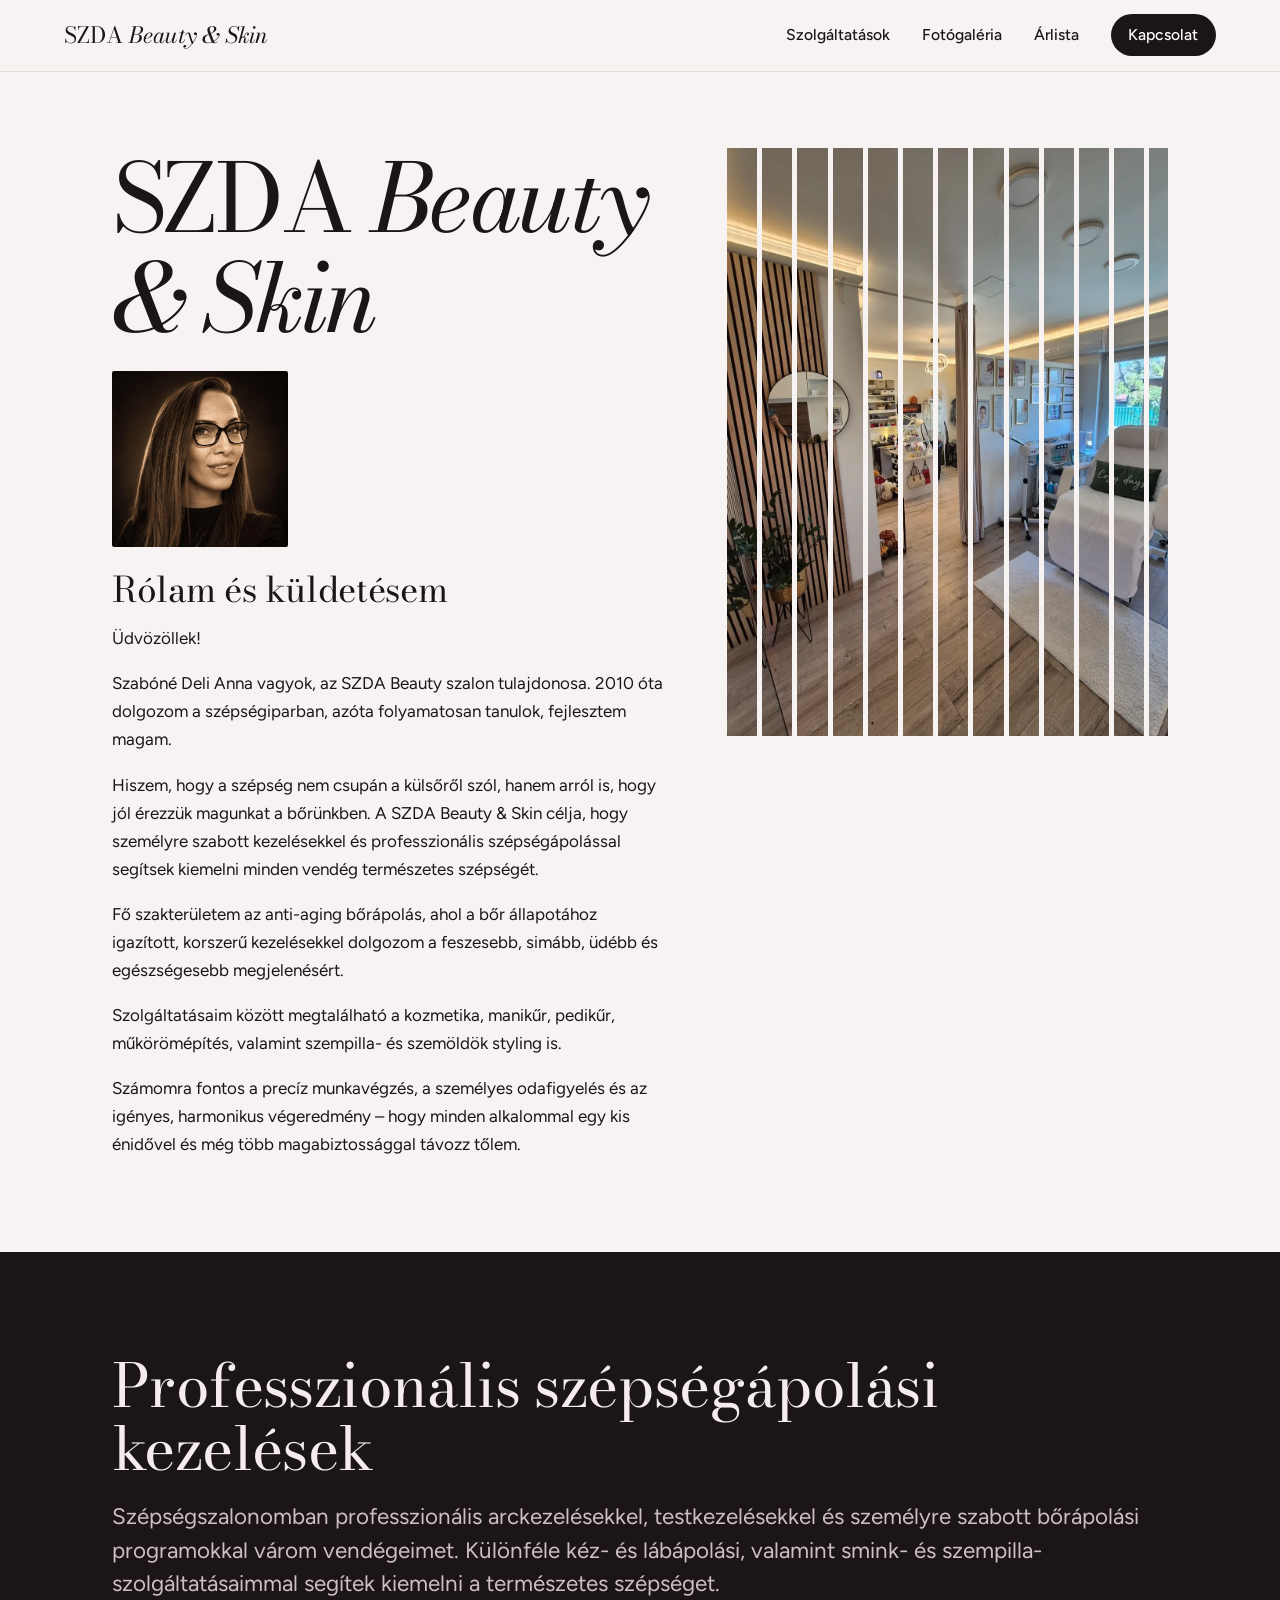
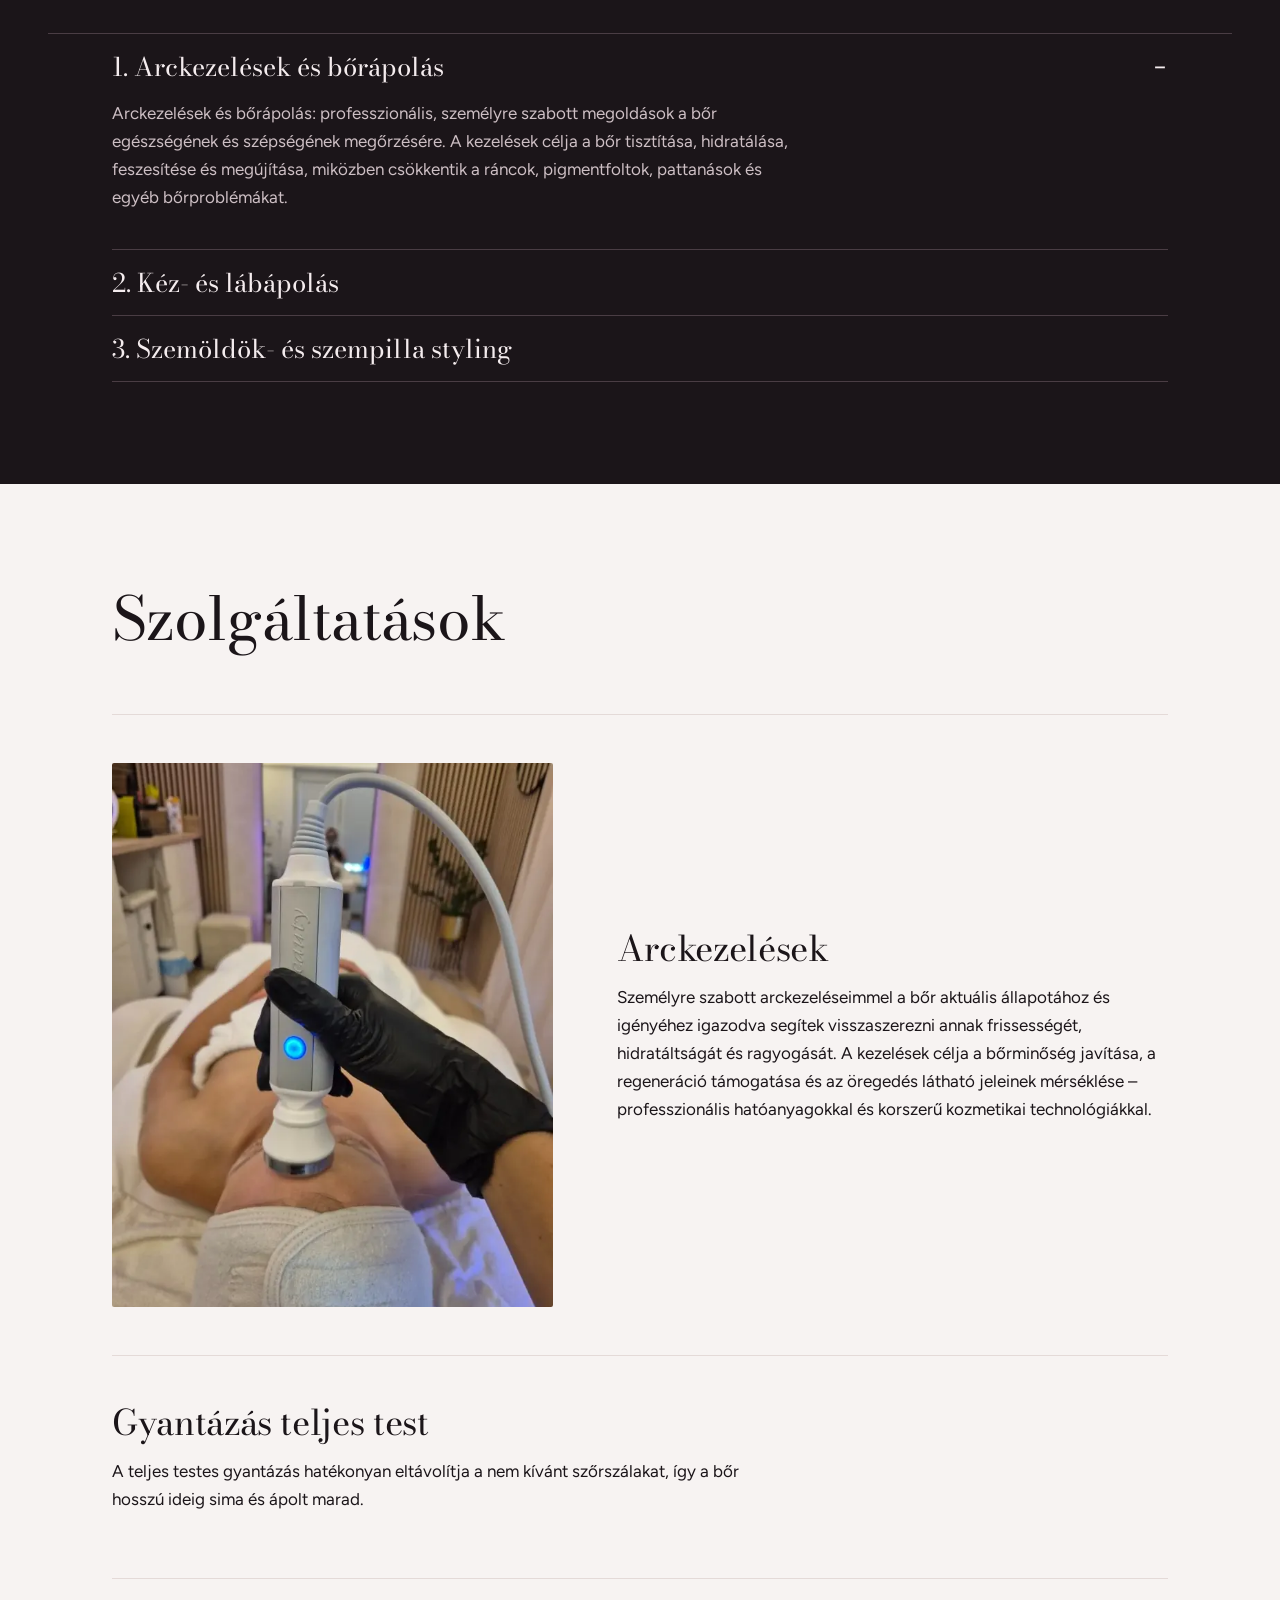
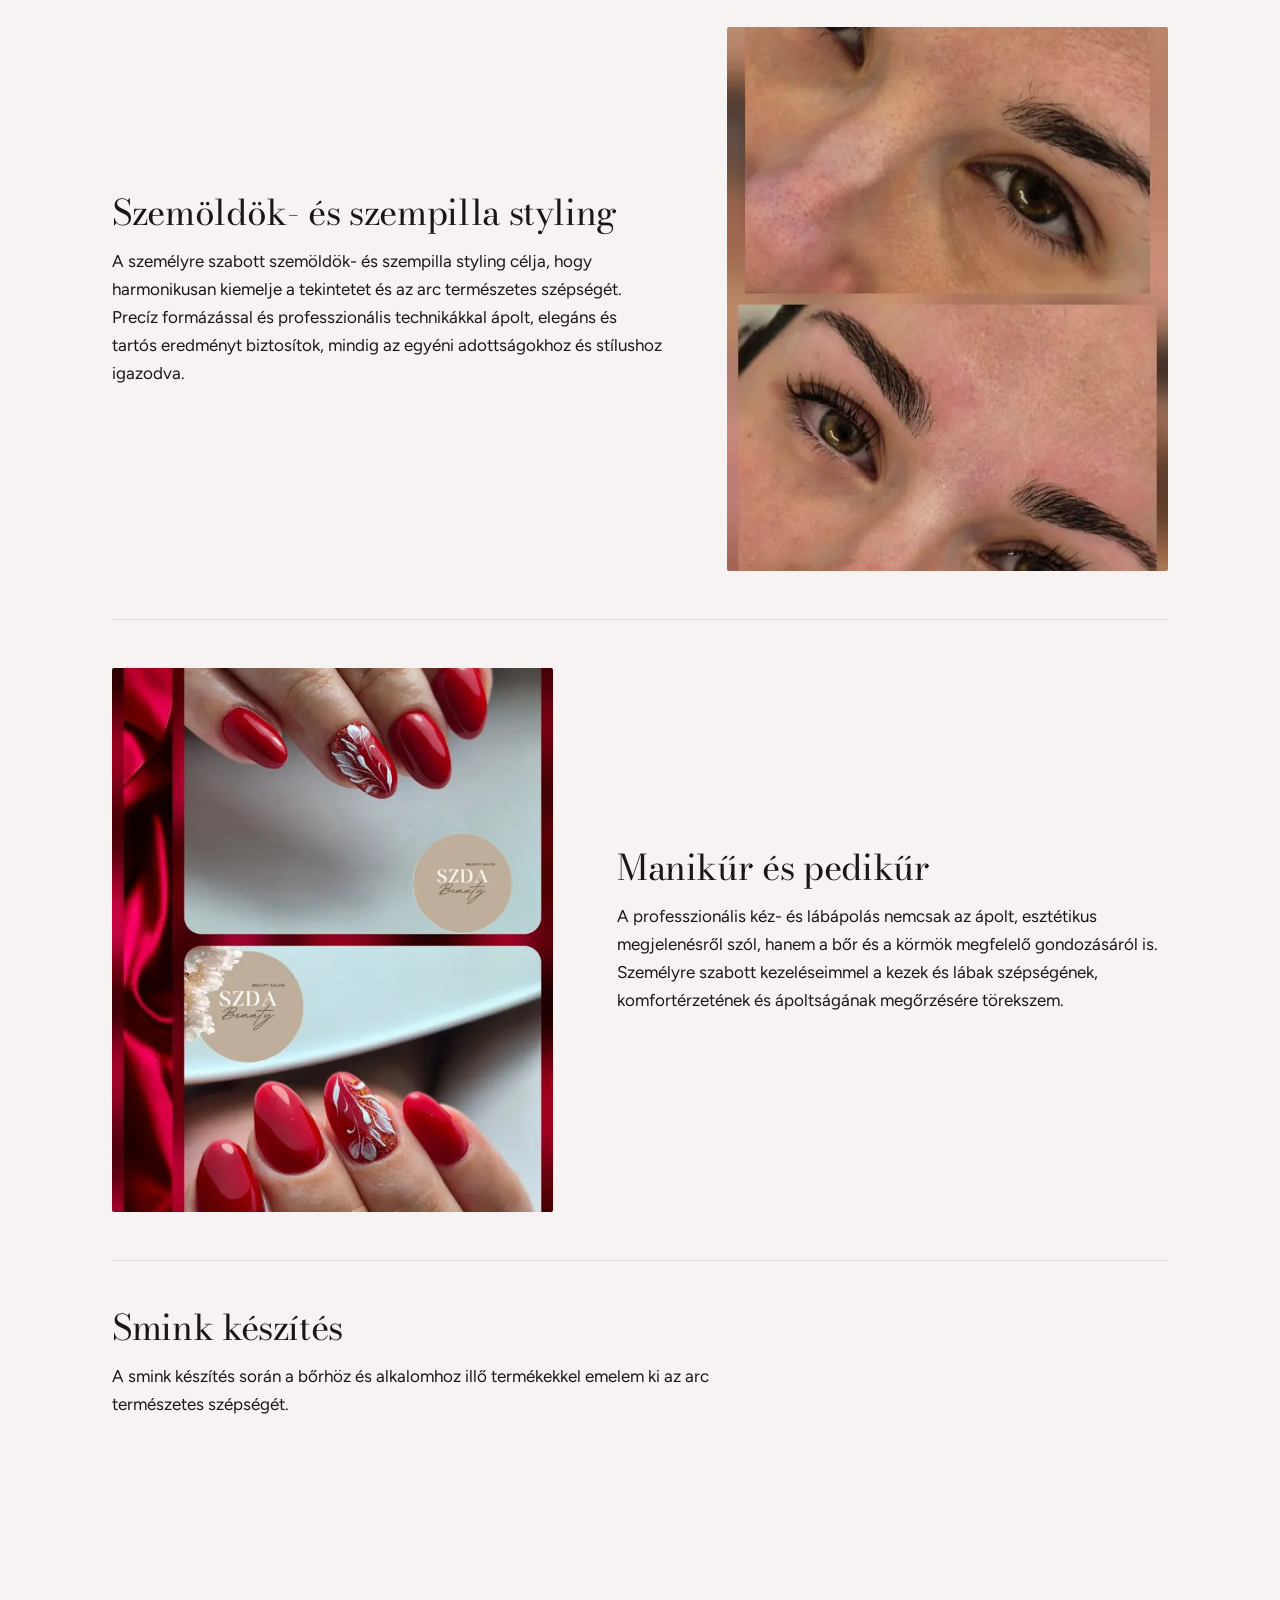
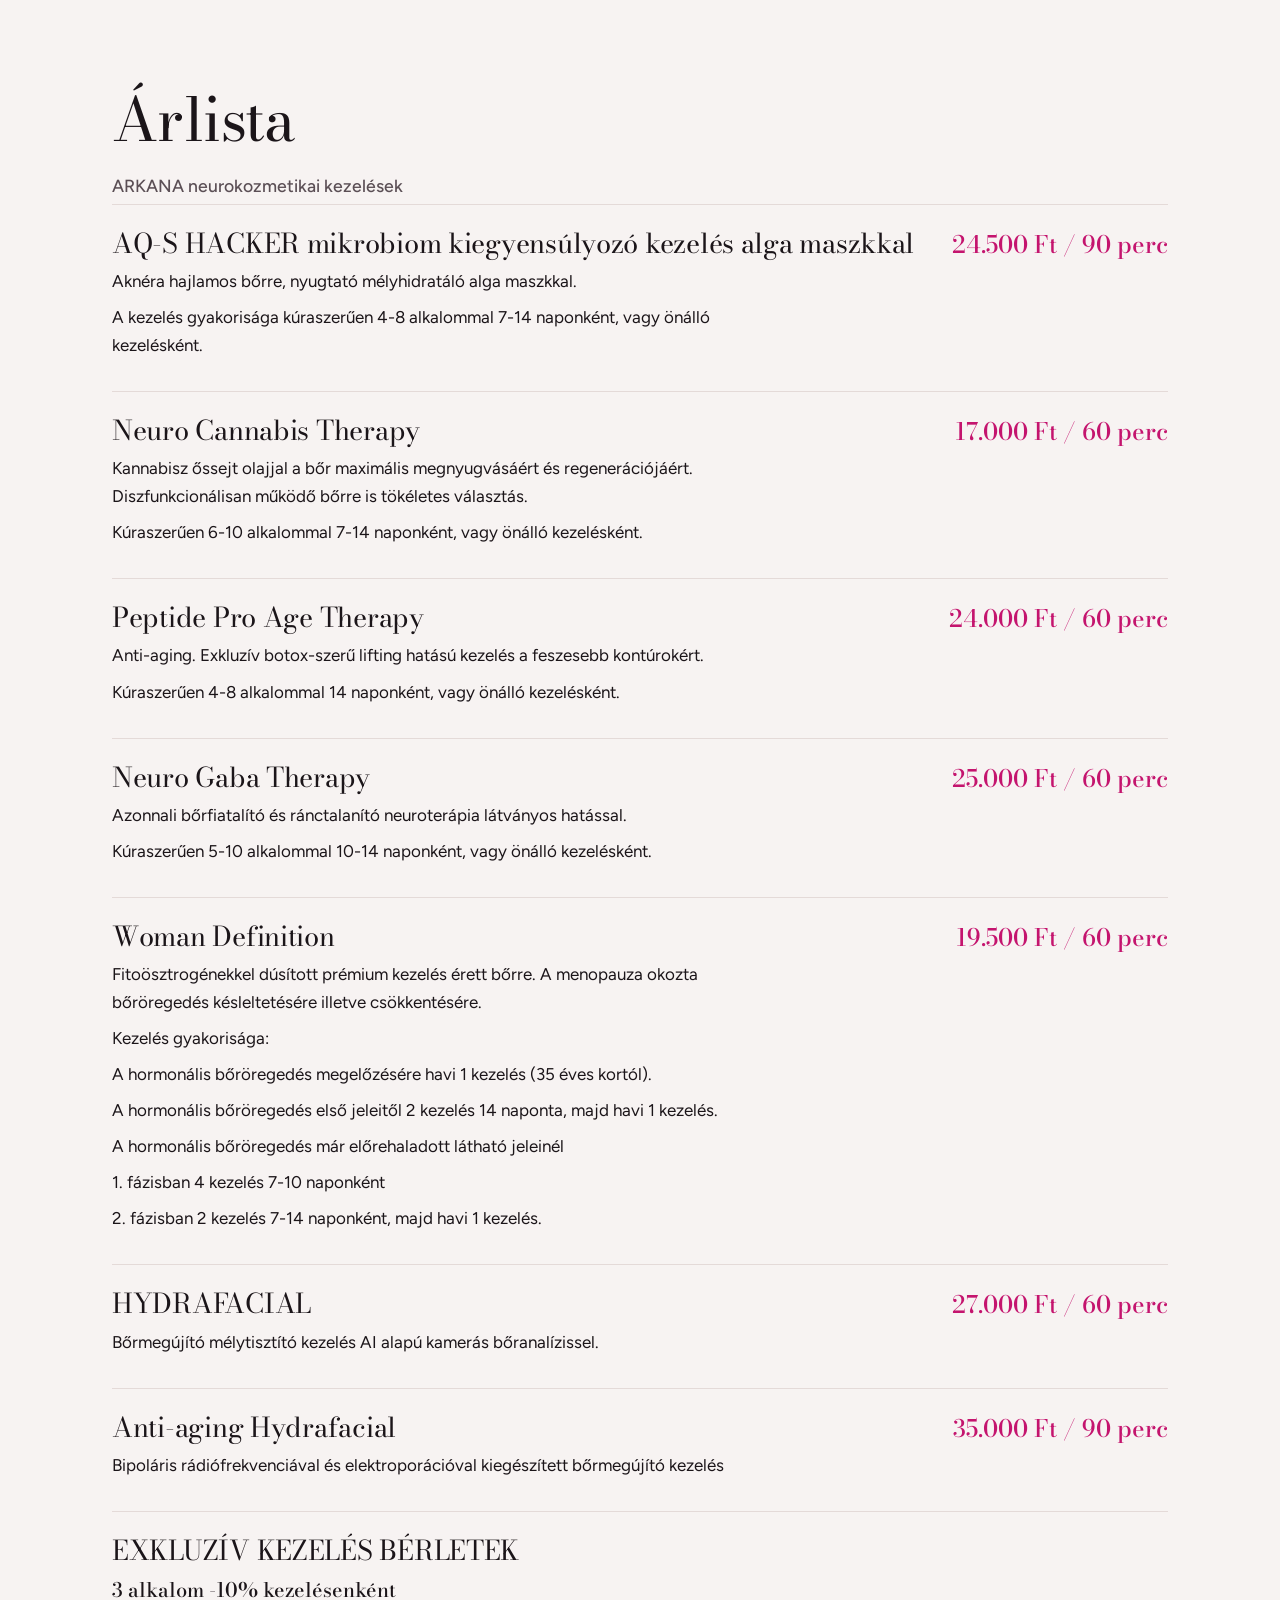
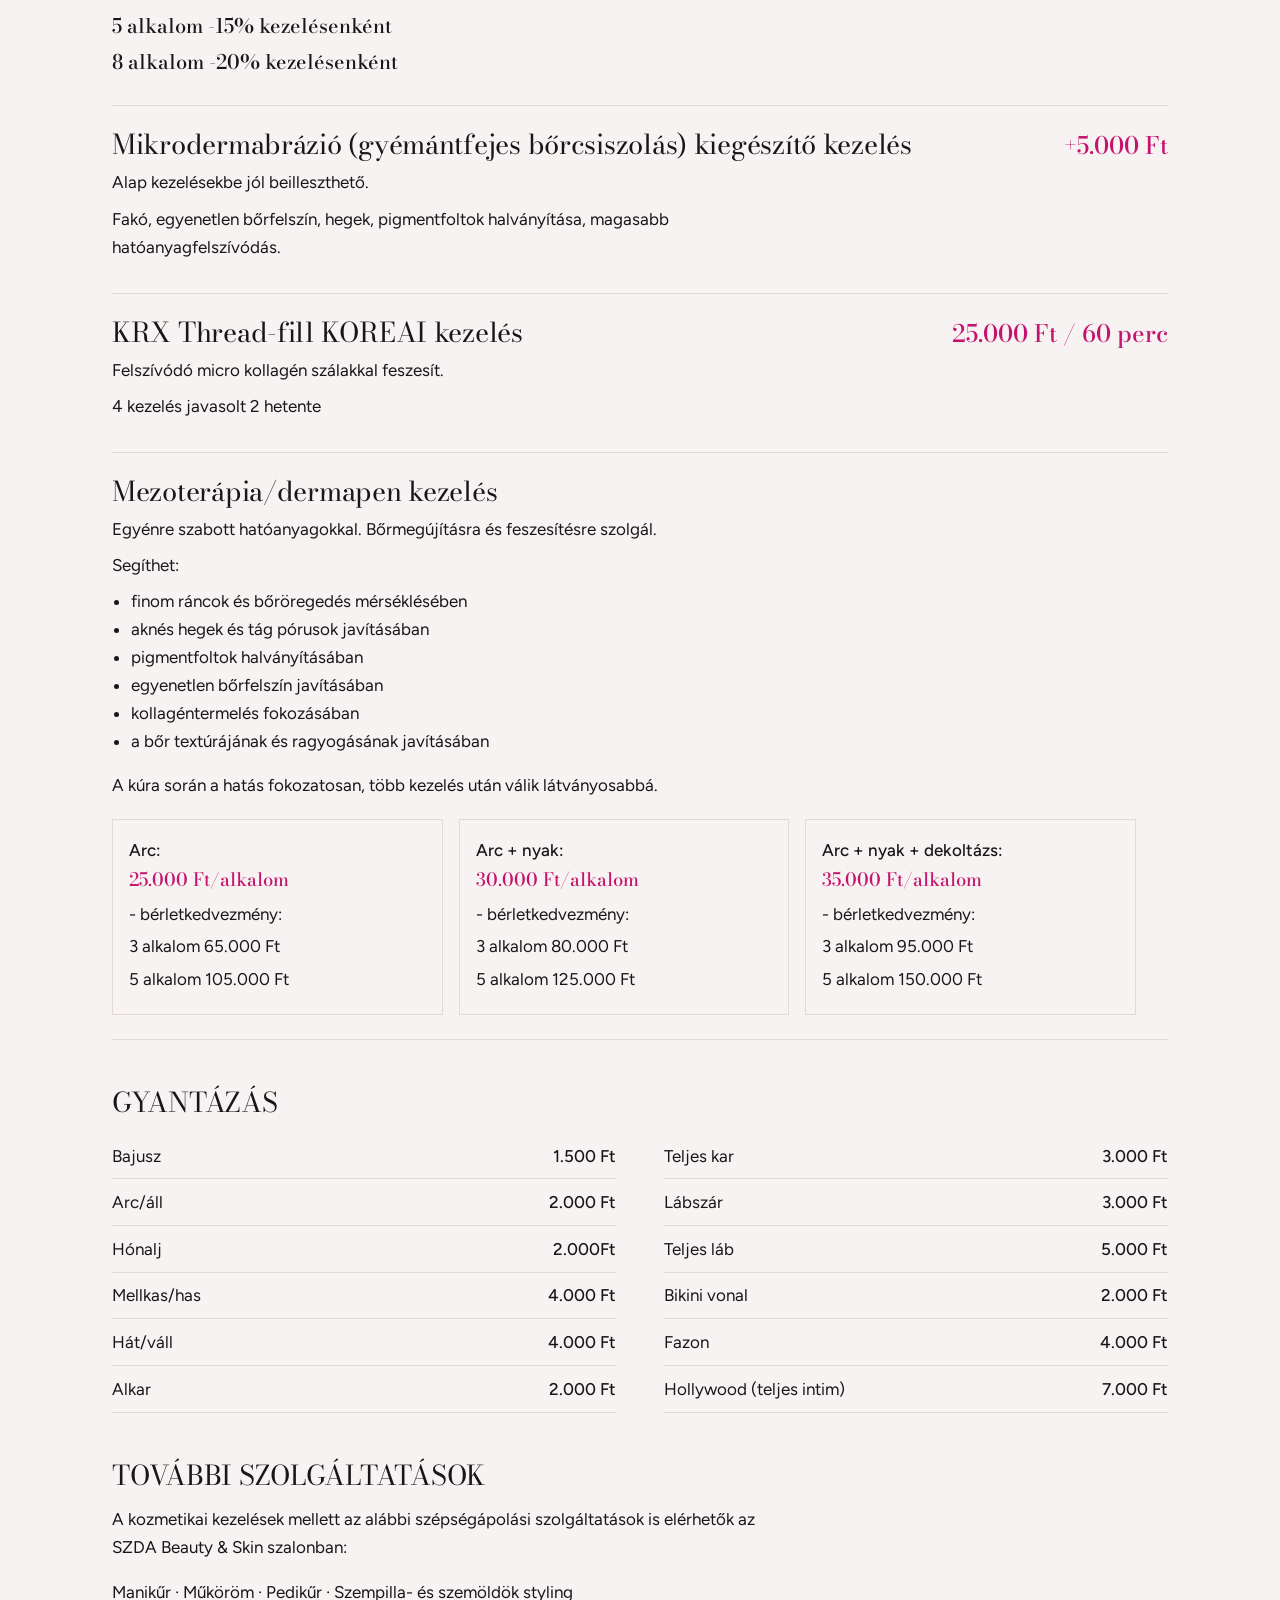
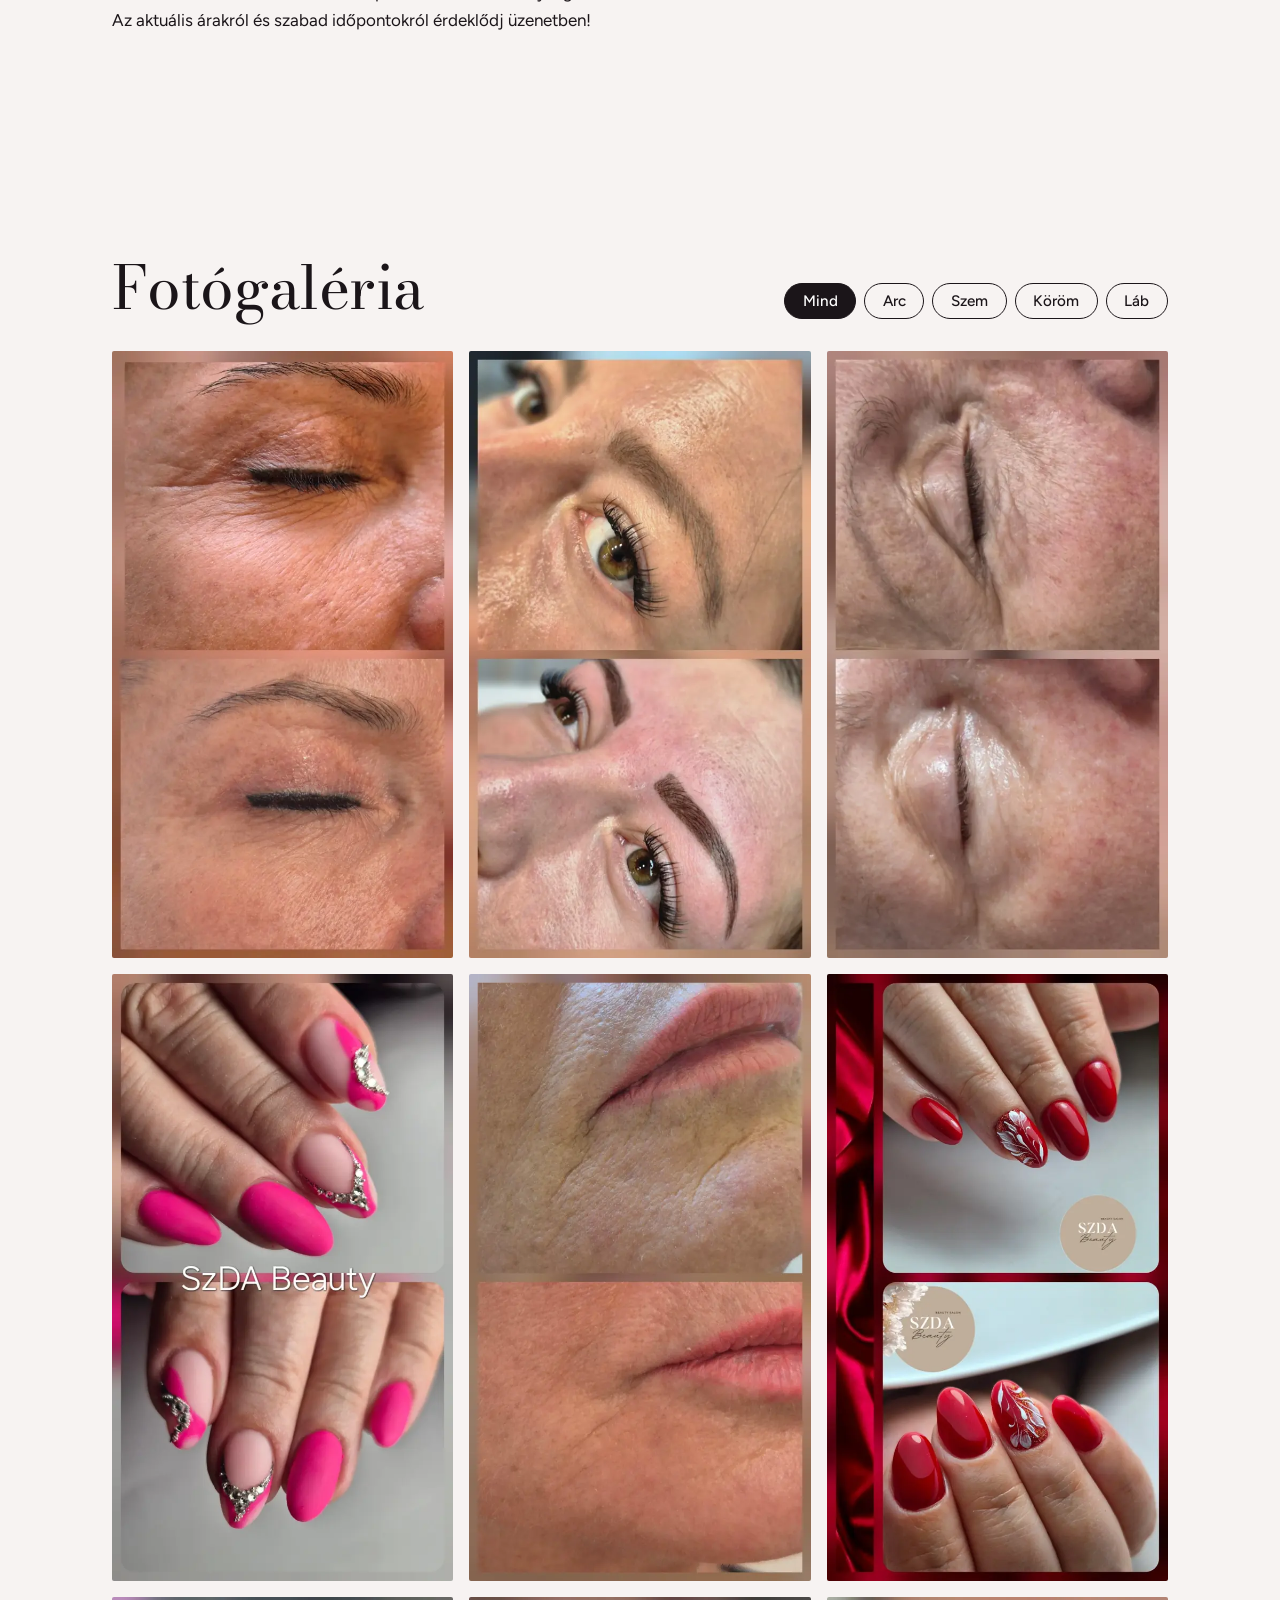
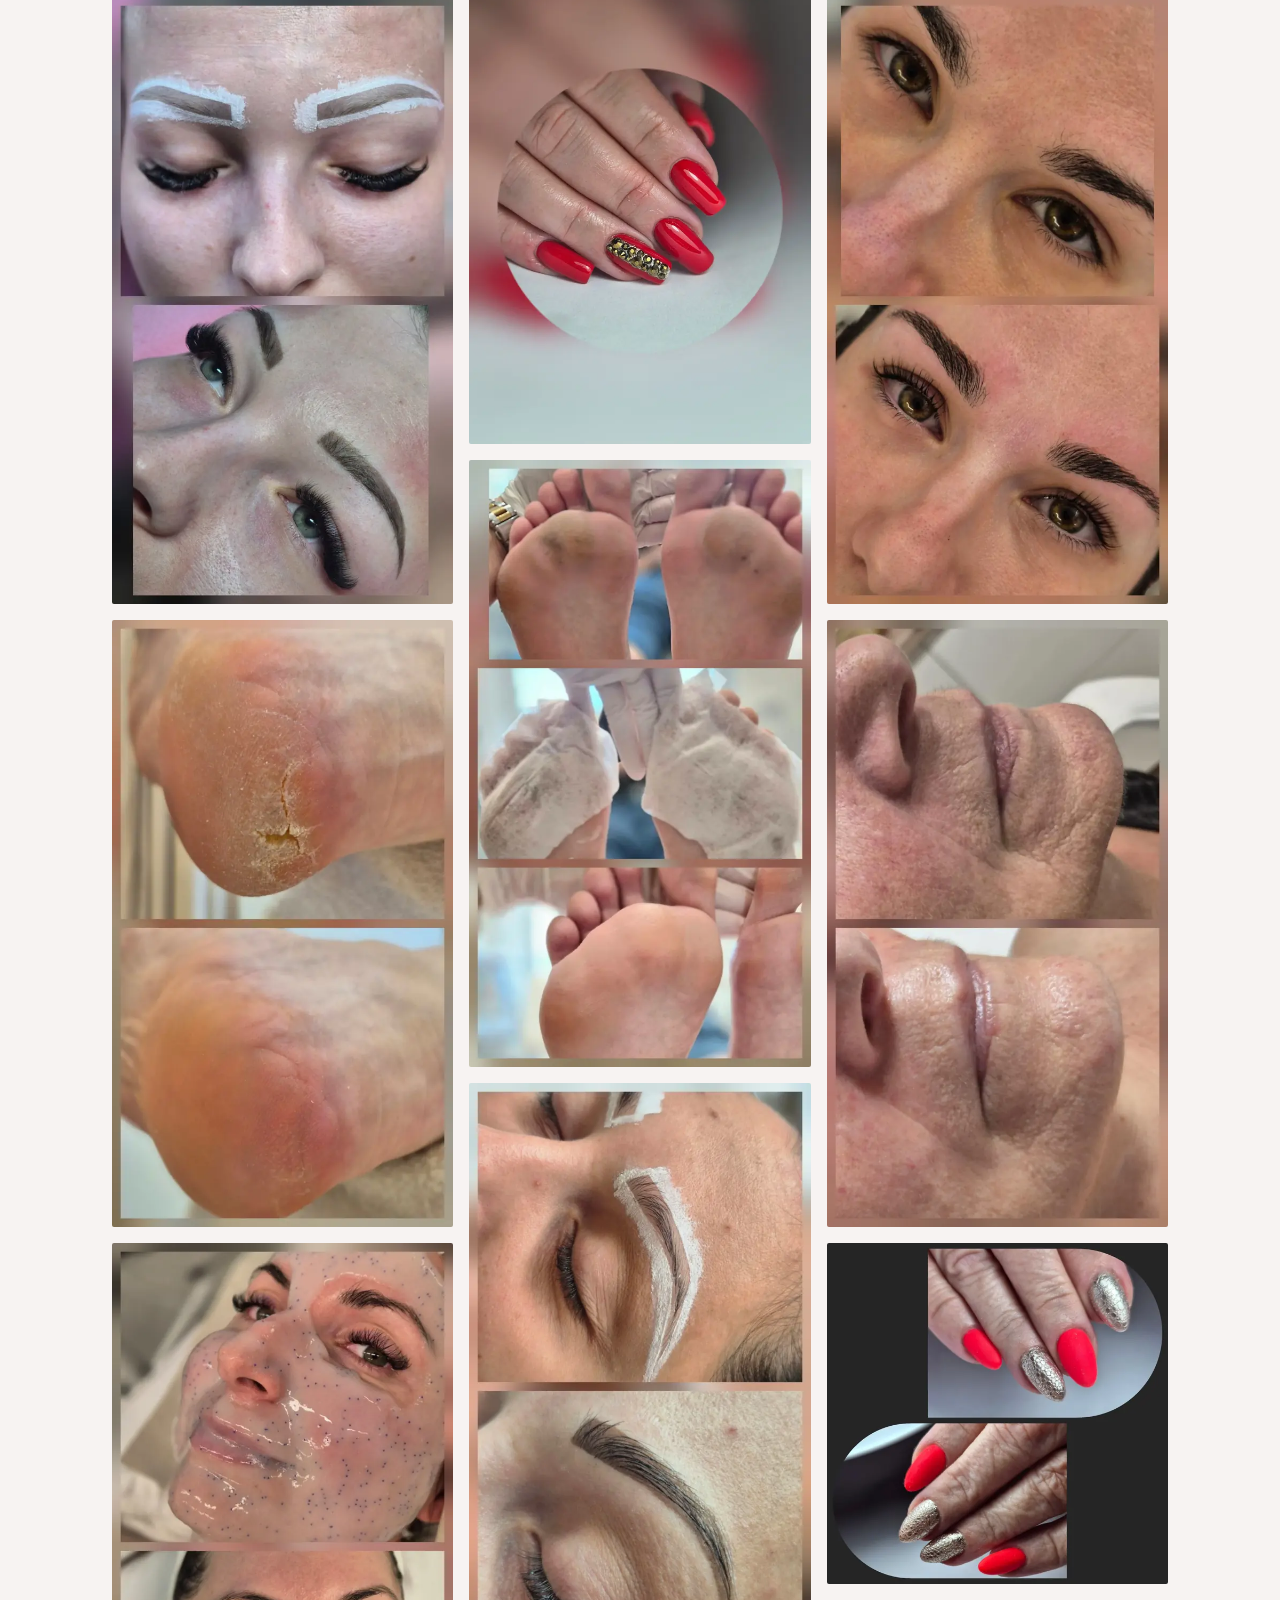
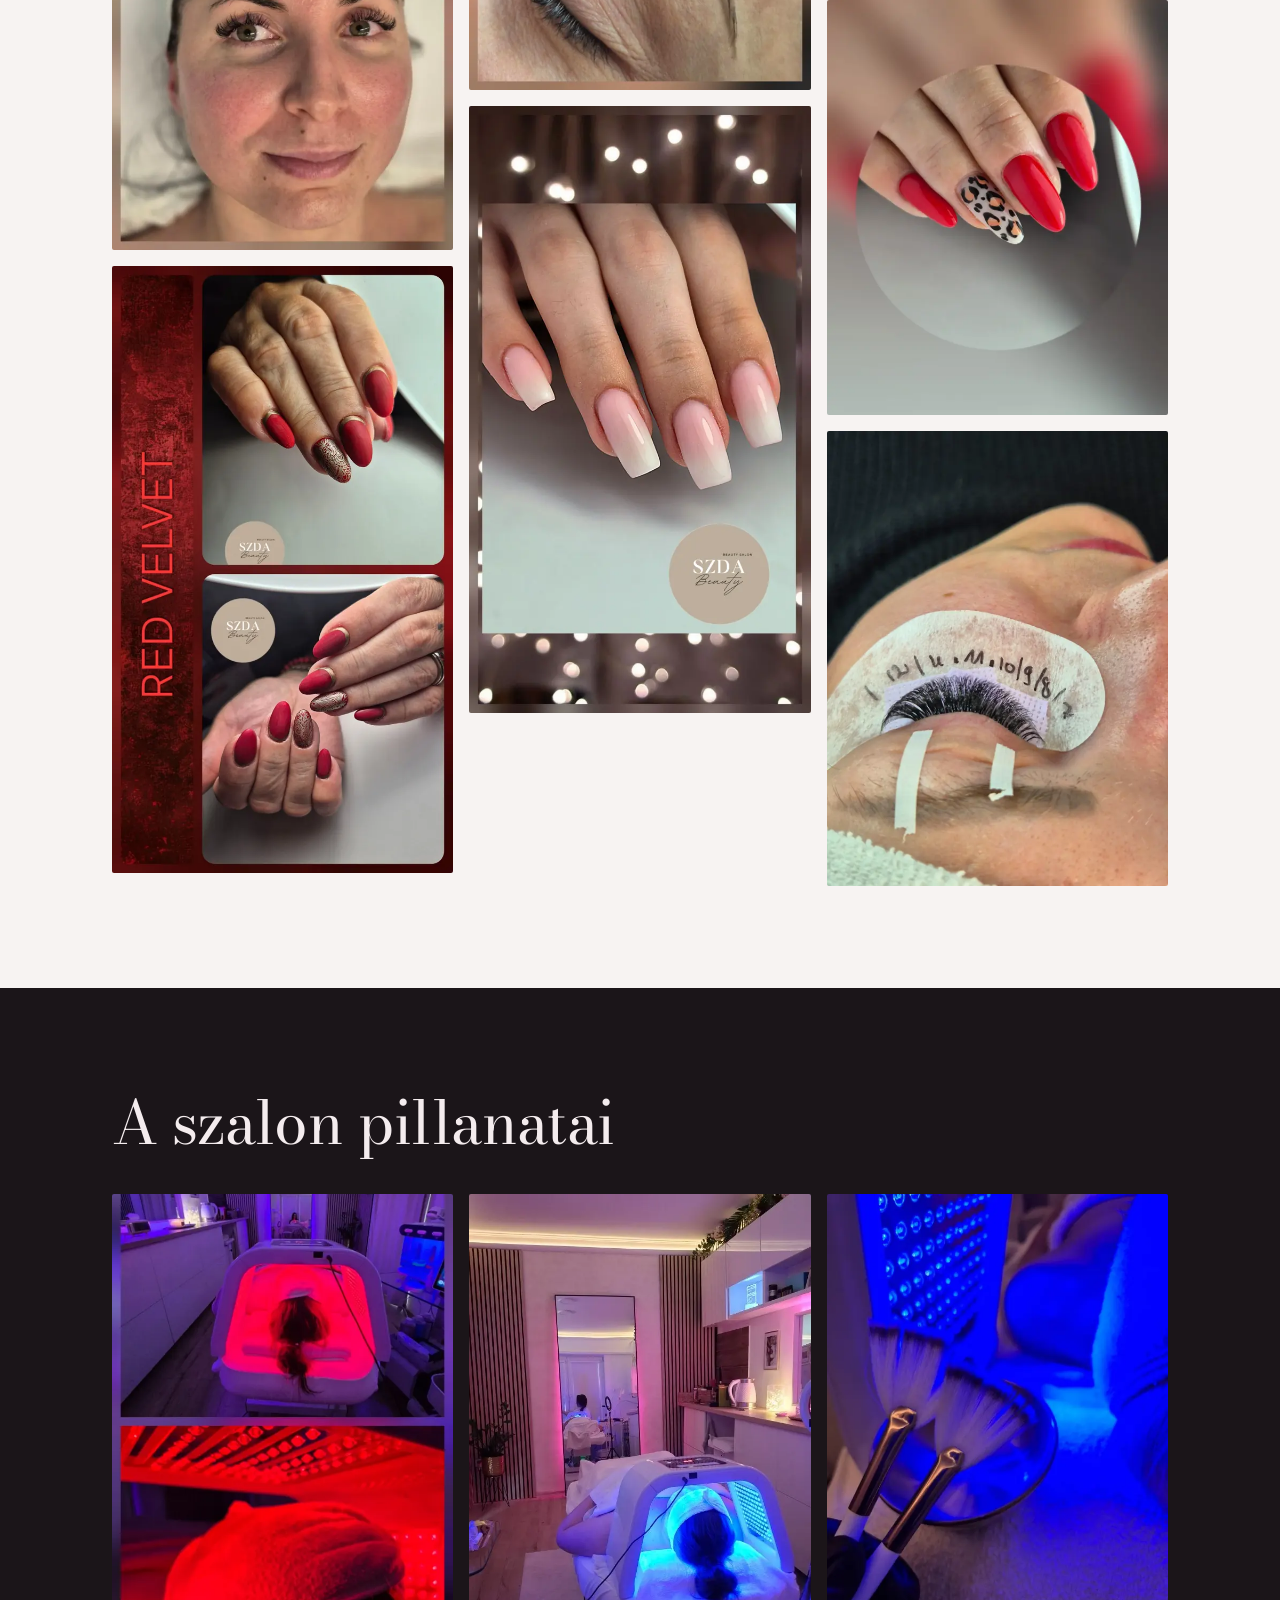
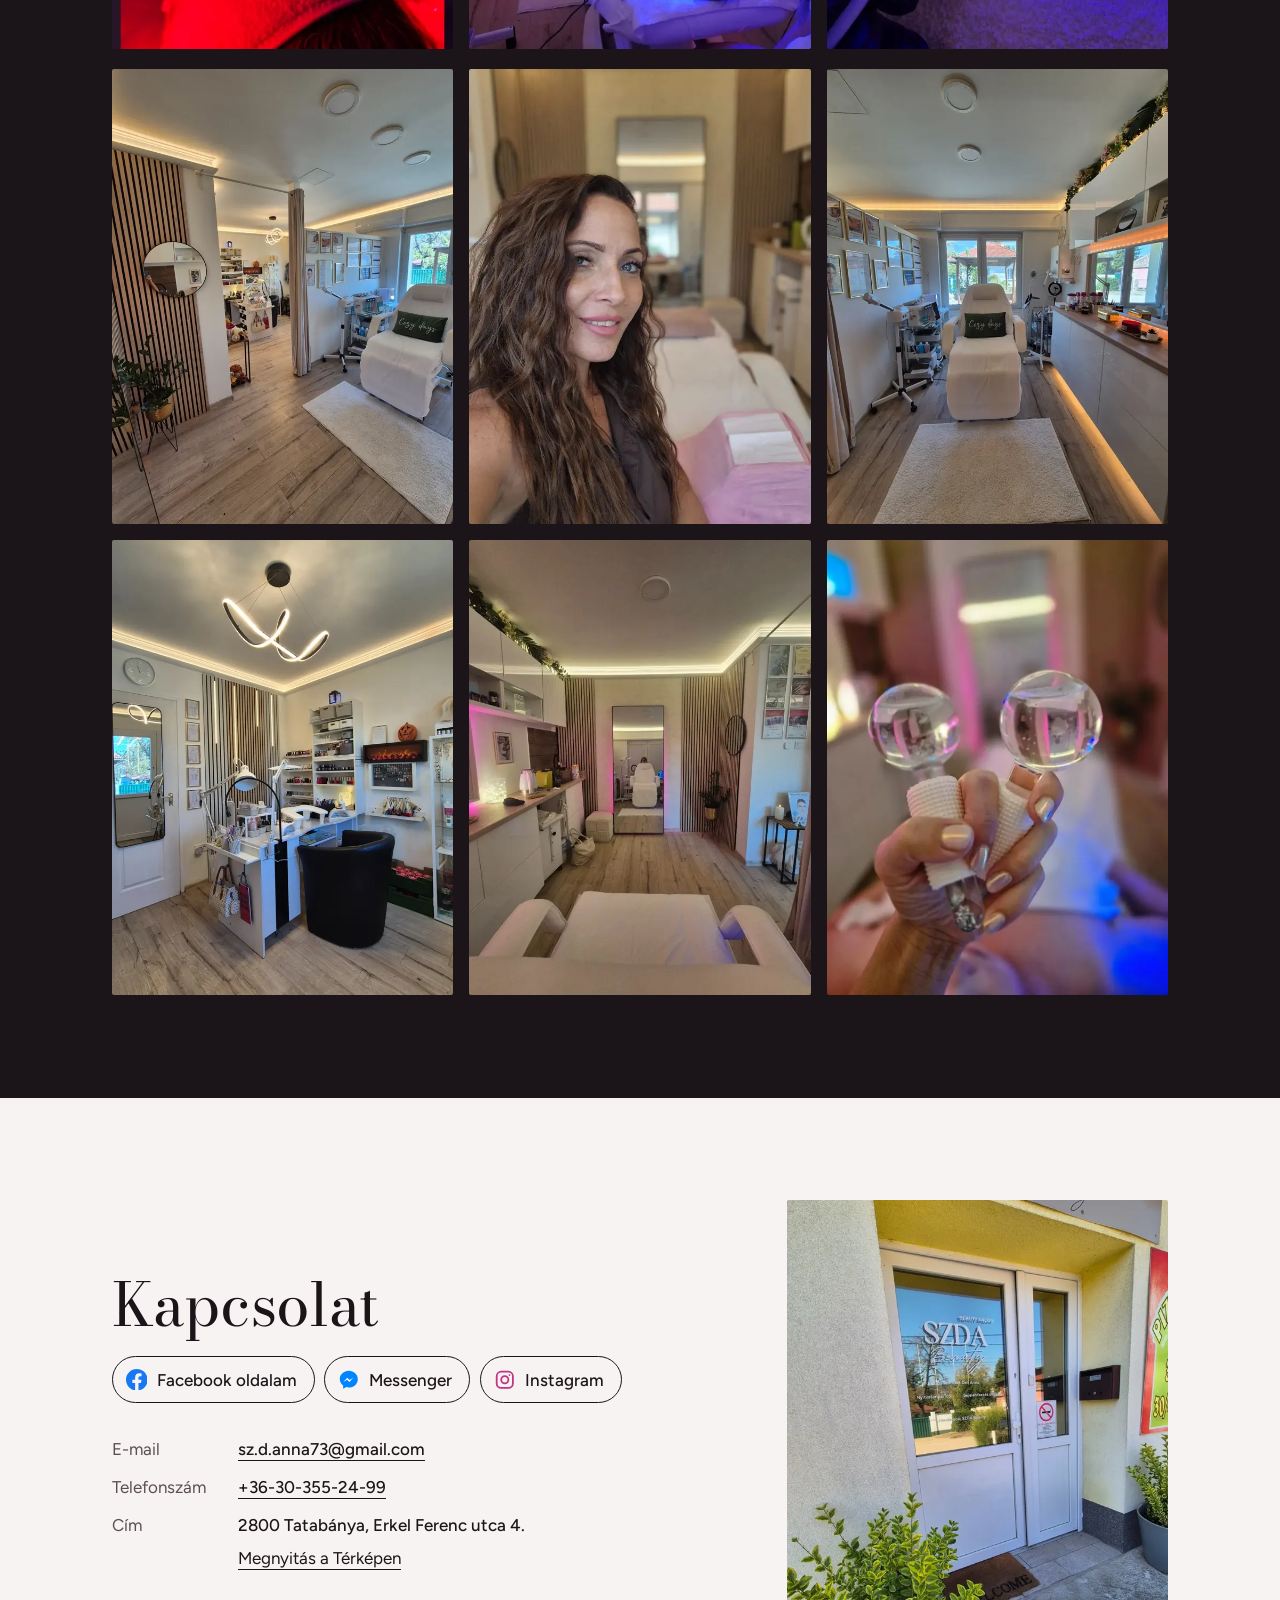
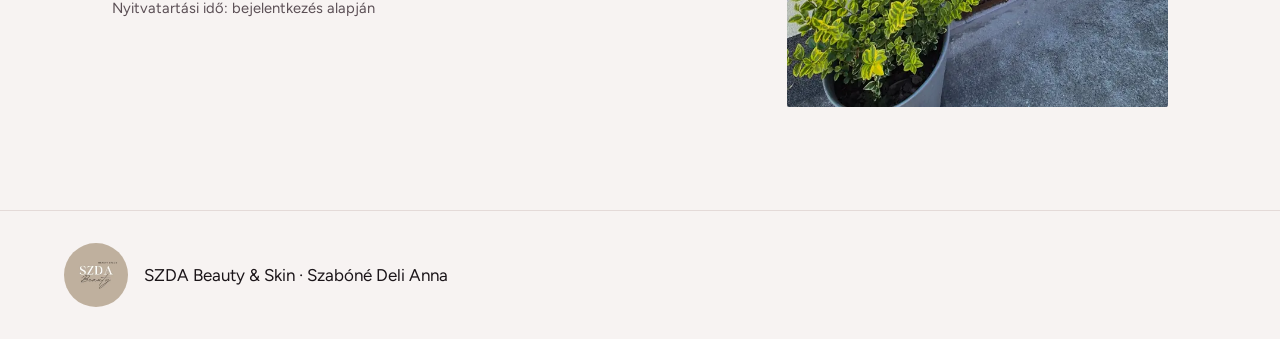
==== index.html @ 351f1d51 "Add SZDA Beauty & Skin website" ====
<!doctype html>
<html lang="hu">
<head>
<meta charset="utf-8">
<meta name="viewport" content="width=device-width, initial-scale=1">
<title>SZDA Beauty &amp; Skin</title>
<meta name="description" content="Szépségszalonomban személyre szabott kozmetikai és szépségápolási kezelésekkel segítek, hogy bőröd egészségesebb, megjelenésed magabiztosabb legyen a mindennapokban.">
<meta name="theme-color" content="#1b1519">
<link rel="icon" href="img/logo-t.webp" type="image/webp">
<link rel="preload" href="fonts/bodoni-normal-400.woff2" as="font" type="font/woff2" crossorigin>
<link rel="preload" href="img/szoba-nyitott.webp" as="image" type="image/webp">
<link rel="stylesheet" href="style.css">
<script src="app.js" defer></script>
</head>
<body>
<a class="skip" href="#tartalom">Ugrás a tartalomhoz</a>

<header class="top">
  <a class="brand" href="#" aria-label="SZDA Beauty &amp; Skin – Kezdőlap">SZDA <i>Beauty &amp; Skin</i></a>
  <nav aria-label="Fő menü">
    <a href="#szolgaltatasok">Szolgáltatások</a>
    <a href="#fotogaleria">Fotógaléria</a>
    <a href="#arlista">Árlista</a>
    <a class="pill" href="#kapcsolat">Kapcsolat</a>
  </nav>
</header>

<main id="tartalom">

<section class="hero">
  <div class="hero-head">
    <h1>SZDA <i>Beauty &amp; Skin</i></h1>
  </div>
  <div class="hero-photo">
    <img class="slats" src="img/szoba-nyitott.webp" width="1125" height="1500" alt="A szalon belső tere: fa lamellás fal, kozmetikai kezelőágy, a háttérben a körömasztal">
  </div>
  <div class="hero-text">
    <img class="hero-img" src="img/anna-profil.webp" width="1086" height="1086" alt="Szabóné Deli Anna profilképe">
    <h2>Rólam és küldetésem</h2>
    <p>Üdvözöllek!</p>
    <p>Szabóné Deli Anna vagyok, az SZDA Beauty szalon tulajdonosa. 2010 óta dolgozom a szépségiparban, azóta folyamatosan tanulok, fejlesztem magam.</p>
    <p>Hiszem, hogy a szépség nem csupán a külsőről szól, hanem arról is, hogy jól érezzük magunkat a bőrünkben. A SZDA Beauty &amp; Skin célja, hogy személyre szabott kezelésekkel és professzionális szépségápolással segítsek kiemelni minden vendég természetes szépségét.</p>
    <p>Fő szakterületem az anti-aging bőrápolás, ahol a bőr állapotához igazított, korszerű kezelésekkel dolgozom a feszesebb, simább, üdébb és egészségesebb megjelenésért.</p>
    <p>Szolgáltatásaim között megtalálható a kozmetika, manikűr, pedikűr, műkörömépítés, valamint szempilla- és szemöldök styling is.</p>
    <p>Számomra fontos a precíz munkavégzés, a személyes odafigyelés és az igényes, harmonikus végeredmény – hogy minden alkalommal egy kis énidővel és még több magabiztossággal távozz tőlem.</p>
  </div>
</section>

<section class="pro">
  <h2>Professzionális szépségápolási kezelések</h2>
  <p class="lead">Szépségszalonomban professzionális arckezelésekkel, testkezelésekkel és személyre szabott bőrápolási programokkal várom vendégeimet. Különféle kéz- és lábápolási, valamint smink- és szempilla-szolgáltatásaimmal segítek kiemelni a természetes szépséget.</p>
  <div class="acc">
    <details open>
      <summary>1. Arckezelések és bőrápolás</summary>
      <p>Arckezelések és bőrápolás: professzionális, személyre szabott megoldások a bőr egészségének és szépségének megőrzésére. A kezelések célja a bőr tisztítása, hidratálása, feszesítése és megújítása, miközben csökkentik a ráncok, pigmentfoltok, pattanások és egyéb bőrproblémákat.</p>
    </details>
    <p class="acc-row">2. Kéz- és lábápolás</p>
    <p class="acc-row">3. Szemöldök- és szempilla styling</p>
  </div>
</section>

<section id="szolgaltatasok" class="services">
  <h2>Szolgáltatások</h2>

  <article class="svc">
    <div class="svc-img"><img src="img/rf-arckezeles-t.webp" loading="lazy" width="640" height="853" alt="Arckezelés géppel, fekvő vendégen"></div>
    <div class="svc-body">
      <h3>Arckezelések</h3>
      <p>Személyre szabott arckezeléseimmel a bőr aktuális állapotához és igényéhez igazodva segítek visszaszerezni annak frissességét, hidratáltságát és ragyogását. A kezelések célja a bőrminőség javítása, a regeneráció támogatása és az öregedés látható jeleinek mérséklése – professzionális hatóanyagokkal és korszerű kozmetikai technológiákkal.</p>
    </div>
  </article>

  <article class="svc plain">
    <div class="svc-body">
      <h3>Gyantázás teljes test</h3>
      <p>A teljes testes gyantázás hatékonyan eltávolítja a nem kívánt szőrszálakat, így a bőr hosszú ideig sima és ápolt marad.</p>
    </div>
  </article>

  <article class="svc flip">
    <div class="svc-img"><img src="img/szempilla-szemoldok-t.webp" loading="lazy" width="640" height="1138" alt="Szemöldök és szempilla előtte és utána"></div>
    <div class="svc-body">
      <h3>Szemöldök- és szempilla styling</h3>
      <p>A személyre szabott szemöldök- és szempilla styling célja, hogy harmonikusan kiemelje a tekintetet és az arc természetes szépségét. Precíz formázással és professzionális technikákkal ápolt, elegáns és tartós eredményt biztosítok, mindig az egyéni adottságokhoz és stílushoz igazodva.</p>
    </div>
  </article>

  <article class="svc">
    <div class="svc-img"><img src="img/korom-piros-virag-t.webp" loading="lazy" width="640" height="1138" alt="Piros géllakk fehér virágmintával"></div>
    <div class="svc-body">
      <h3>Manikűr és pedikűr</h3>
      <p>A professzionális kéz- és lábápolás nemcsak az ápolt, esztétikus megjelenésről szól, hanem a bőr és a körmök megfelelő gondozásáról is. Személyre szabott kezeléseimmel a kezek és lábak szépségének, komfortérzetének és ápoltságának megőrzésére törekszem.</p>
    </div>
  </article>

  <article class="svc plain">
    <div class="svc-body">
      <h3>Smink készítés</h3>
      <p>A smink készítés során a bőrhöz és alkalomhoz illő termékekkel emelem ki az arc természetes szépségét.</p>
    </div>
  </article>
</section>

<section id="arlista" class="prices">
  <h2>Árlista</h2>
  <p class="group">ARKANA neurokozmetikai kezelések</p>
  <div class="items">
    <article class="item">
      <div class="item-text"><h3>AQ-S HACKER mikrobiom kiegyensúlyozó kezelés alga maszkkal</h3><p>Aknéra hajlamos bőrre, nyugtató mélyhidratáló alga maszkkal.</p><p>A kezelés gyakorisága kúraszerűen 4-8 alkalommal 7-14 naponként, vagy önálló kezelésként.</p></div>
      <p class="price">24.500 Ft / 90 perc</p>
    </article>
    <article class="item">
      <div class="item-text"><h3>Neuro Cannabis Therapy</h3><p>Kannabisz őssejt olajjal a bőr maximális megnyugvásáért és regenerációjáért. Diszfunkcionálisan működő bőrre is tökéletes választás.</p><p>Kúraszerűen 6-10 alkalommal 7-14 naponként, vagy önálló kezelésként.</p></div>
      <p class="price">17.000 Ft / 60 perc</p>
    </article>
    <article class="item">
      <div class="item-text"><h3>Peptide Pro Age Therapy</h3><p>Anti-aging. Exkluzív botox-szerű lifting hatású kezelés a feszesebb kontúrokért.</p><p>Kúraszerűen 4-8 alkalommal 14 naponként, vagy önálló kezelésként.</p></div>
      <p class="price">24.000 Ft / 60 perc</p>
    </article>
    <article class="item">
      <div class="item-text"><h3>Neuro Gaba Therapy</h3><p>Azonnali bőrfiatalító és ránctalanító neuroterápia látványos hatással.</p><p>Kúraszerűen 5-10 alkalommal 10-14 naponként, vagy önálló kezelésként.</p></div>
      <p class="price">25.000 Ft / 60 perc</p>
    </article>
    <article class="item">
      <div class="item-text"><h3>Woman Definition</h3><p>Fitoösztrogénekkel dúsított prémium kezelés érett bőrre. A menopauza okozta bőröregedés késleltetésére illetve csökkentésére.</p><p>Kezelés gyakorisága:</p><p>A hormonális bőröregedés megelőzésére havi 1 kezelés (35 éves kortól).</p><p>A hormonális bőröregedés első jeleitől 2 kezelés 14 naponta, majd havi 1 kezelés.</p><p>A hormonális bőröregedés már előrehaladott látható jeleinél</p><p>1. fázisban 4 kezelés 7-10 naponként</p><p>2. fázisban 2 kezelés 7-14 naponként, majd havi 1 kezelés.</p></div>
      <p class="price">19.500 Ft / 60 perc</p>
    </article>
    <article class="item">
      <div class="item-text"><h3>HYDRAFACIAL</h3><p>Bőrmegújító mélytisztító kezelés AI alapú kamerás bőranalízissel.</p></div>
      <p class="price">27.000 Ft / 60 perc</p>
    </article>
    <article class="item">
      <div class="item-text"><h3>Anti-aging Hydrafacial</h3><p>Bipoláris rádiófrekvenciával és elektroporációval kiegészített bőrmegújító kezelés</p></div>
      <p class="price">35.000 Ft / 90 perc</p>
    </article>
    <article class="item bundle">
      <div class="item-text"><h3>EXKLUZÍV KEZELÉS BÉRLETEK</h3>
        <p class="deal">3 alkalom -10% kezelésenként</p>
        <p class="deal">5 alkalom -15% kezelésenként</p>
        <p class="deal">8 alkalom -20% kezelésenként</p></div>
    </article>
    <article class="item">
      <div class="item-text"><h3>Mikrodermabrázió (gyémántfejes bőrcsiszolás) kiegészítő kezelés</h3><p>Alap kezelésekbe jól beilleszthető.</p><p>Fakó, egyenetlen bőrfelszín, hegek, pigmentfoltok halványítása, magasabb hatóanyagfelszívódás.</p></div>
      <p class="price">+5.000 Ft</p>
    </article>
    <article class="item">
      <div class="item-text"><h3>KRX Thread-fill KOREAI kezelés</h3><p>Felszívódó micro kollagén szálakkal feszesít.</p><p>4 kezelés javasolt 2 hetente</p></div>
      <p class="price">25.000 Ft / 60 perc</p>
    </article>
    <article class="item">
      <div class="item-text"><h3>Mezoterápia/dermapen kezelés</h3>
        <p>Egyénre szabott hatóanyagokkal. Bőrmegújításra és feszesítésre szolgál.</p>
        <p>Segíthet:</p>
        <ul class="plain-list">
          <li>finom ráncok és bőröregedés mérséklésében</li>
          <li>aknés hegek és tág pórusok javításában</li>
          <li>pigmentfoltok halványításában</li>
          <li>egyenetlen bőrfelszín javításában</li>
          <li>kollagéntermelés fokozásában</li>
          <li>a bőr textúrájának és ragyogásának javításában</li>
        </ul>
        <p>A kúra során a hatás fokozatosan, több kezelés után válik látványosabbá.</p>
      <div class="tiers">
        <div class="tier"><p class="tier-name">Arc: <b>25.000 Ft/alkalom</b></p><p>- bérletkedvezmény:</p><p>3 alkalom 65.000 Ft</p><p>5 alkalom 105.000 Ft</p></div>
        <div class="tier"><p class="tier-name">Arc + nyak: <b>30.000 Ft/alkalom</b></p><p>- bérletkedvezmény:</p><p>3 alkalom 80.000 Ft</p><p>5 alkalom 125.000 Ft</p></div>
        <div class="tier"><p class="tier-name">Arc + nyak + dekoltázs: <b>35.000 Ft/alkalom</b></p><p>- bérletkedvezmény:</p><p>3 alkalom 95.000 Ft</p><p>5 alkalom 150.000 Ft</p></div>
      </div>
      </div>
    </article>
  </div>

  <h3 class="wax-h">GYANTÁZÁS</h3>
  <ul class="wax"><li><span>Bajusz</span><span>1.500 Ft</span></li><li><span>Arc/áll</span><span>2.000 Ft</span></li><li><span>Hónalj</span><span>2.000Ft</span></li><li><span>Mellkas/has</span><span>4.000 Ft</span></li><li><span>Hát/váll</span><span>4.000 Ft</span></li><li><span>Alkar</span><span>2.000 Ft</span></li><li><span>Teljes kar</span><span>3.000 Ft</span></li><li><span>Lábszár</span><span>3.000 Ft</span></li><li><span>Teljes láb</span><span>5.000 Ft</span></li><li><span>Bikini vonal</span><span>2.000 Ft</span></li><li><span>Fazon</span><span>4.000 Ft</span></li><li><span>Hollywood (teljes intim)</span><span>7.000 Ft</span></li></ul>

  <h3 class="wax-h">TOVÁBBI SZOLGÁLTATÁSOK</h3>
  <p>A kozmetikai kezelések mellett az alábbi szépségápolási szolgáltatások is elérhetők az SZDA Beauty &amp; Skin szalonban:</p>
  <p>Manikűr · Műköröm · Pedikűr · Szempilla- és szemöldök styling<br>Az aktuális árakról és szabad időpontokról érdeklődj üzenetben!</p>
</section>

<section id="fotogaleria" class="works">
  <div class="works-head">
    <h2>Fotógaléria</h2>
    <div class="filters" role="group" aria-label="Szűrés kategória szerint">
      <button type="button" class="chip" data-f="all" aria-pressed="true">Mind</button>
      <button type="button" class="chip" data-f="arc" aria-pressed="false">Arc</button>
      <button type="button" class="chip" data-f="szem" aria-pressed="false">Szem</button>
      <button type="button" class="chip" data-f="korom" aria-pressed="false">Köröm</button>
      <button type="button" class="chip" data-f="lab" aria-pressed="false">Láb</button>
    </div>
  </div>

  <ul class="grid" id="grid">
    <li data-c="arc"><button type="button" data-full="img/ranc-elotte-utana.webp"><img src="img/ranc-elotte-utana-t.webp" loading="lazy" width="640" height="1138" alt="Szem körüli ráncok és pigmentfoltok, előtte és utána"></button></li>
    <li data-c="korom"><button type="button" data-full="img/korom-pink-matt.webp"><img src="img/korom-pink-matt-t.webp" loading="lazy" width="640" height="1138" alt="Matt pink körmök kristályokkal"></button></li>
    <li data-c="szem"><button type="button" data-full="img/szemoldok-pmu.webp"><img src="img/szemoldok-pmu-t.webp" loading="lazy" width="640" height="1138" alt="Szemöldök rajzolt kontúrral és a kész púderes szemöldök"></button></li>
    <li data-c="lab"><button type="button" data-full="img/sarok-elotte-utana.webp"><img src="img/sarok-elotte-utana-t.webp" loading="lazy" width="640" height="1138" alt="Berepedt sarok előtte, sima sarok utána"></button></li>
    <li data-c="arc"><button type="button" data-full="img/hidrojelly-maszk.webp"><img src="img/hidrojelly-maszk-t.webp" loading="lazy" width="640" height="1138" alt="Hidrojelly maszk az arcon, alatta a kezelés utáni arc"></button></li>
    <li data-c="korom"><button type="button" data-full="img/korom-red-velvet.webp"><img src="img/korom-red-velvet-t.webp" loading="lazy" width="640" height="1138" alt="Red Velvet: matt piros körmök arany mintával"></button></li>
    <li data-c="szem"><button type="button" data-full="img/szemoldok-szempilla-2.webp"><img src="img/szemoldok-szempilla-2-t.webp" loading="lazy" width="640" height="1138" alt="Szemöldök és szempilla előtte és utána"></button></li>
    <li data-c="arc"><button type="button" data-full="img/szajkornyek-elotte-utana.webp"><img src="img/szajkornyek-elotte-utana-t.webp" loading="lazy" width="640" height="1138" alt="Szájkörnyék bőre előtte és utána"></button></li>
    <li data-c="korom"><button type="button" data-full="img/korom-piros-kristaly.webp"><img src="img/korom-piros-kristaly-t.webp" loading="lazy" width="640" height="838" alt="Piros körmök, az egyiken aranyszínű kristálysor"></button></li>
    <li data-c="lab"><button type="button" data-full="img/labapolyas.webp"><img src="img/labapolyas-t.webp" loading="lazy" width="640" height="1138" alt="Talp kezelés előtt, a használt vizes törlők, és a kezelés utáni talp"></button></li>
    <li data-c="szem"><button type="button" data-full="img/szemoldok-elotte-utana.webp"><img src="img/szemoldok-elotte-utana-t.webp" loading="lazy" width="640" height="1138" alt="Szemöldök kontúrral és kész szemöldök"></button></li>
    <li data-c="korom"><button type="button" data-full="img/korom-ombre.webp"><img src="img/korom-ombre-t.webp" loading="lazy" width="640" height="1138" alt="Rózsaszínből fehérbe átmenő ombre körmök"></button></li>
    <li data-c="arc"><button type="button" data-full="img/szemhej-elotte-utana.webp"><img src="img/szemhej-elotte-utana-t.webp" loading="lazy" width="640" height="1138" alt="Szemhéj és szemkörnyék előtte és utána"></button></li>
    <li data-c="korom"><button type="button" data-full="img/korom-piros-virag.webp"><img src="img/korom-piros-virag-t.webp" loading="lazy" width="640" height="1138" alt="Piros körmök fehér virágmintával"></button></li>
    <li data-c="szem"><button type="button" data-full="img/szempilla-szemoldok.webp"><img src="img/szempilla-szemoldok-t.webp" loading="lazy" width="640" height="1138" alt="Szemöldök és szempilla előtte és utána"></button></li>
    <li data-c="arc"><button type="button" data-full="img/szaj-elotte-utana.webp"><img src="img/szaj-elotte-utana-t.webp" loading="lazy" width="640" height="1138" alt="Száj és orr körüli bőr előtte és utána"></button></li>
    <li data-c="korom"><button type="button" data-full="img/korom-ezust-piros.webp"><img src="img/korom-ezust-piros-t.webp" loading="lazy" width="640" height="640" alt="Matt piros és ezüst buborékos hatású körmök"></button></li>
    <li data-c="korom"><button type="button" data-full="img/korom-leopard.webp"><img src="img/korom-leopard-t.webp" loading="lazy" width="640" height="778" alt="Piros körmök, az egyiken leopárdminta"></button></li>
    <li data-c="szem"><button type="button" data-full="img/szempilla-volume.webp"><img src="img/szempilla-volume-t.webp" loading="lazy" width="640" height="853" alt="Szempilla-építés közben, megjelölt szemhéjvédővel"></button></li>
  </ul>
</section>

<section id="szalon" class="studio">
  <h2>A szalon pillanatai</h2>
  <div class="glow">
    <img src="img/led-piros-t.webp" loading="lazy" width="640" height="1138" alt="Piros LED fényterápia, a vendég a lámpa alatt fekszik">
    <img src="img/led-maszk-t.webp" loading="lazy" width="636" height="848" alt="Kék LED fényterápia a szoba rózsaszín fényében">
    <img src="img/led-kek-t.webp" loading="lazy" width="640" height="853" alt="Két legyező alakú maszkecset a kék LED-lámpa előtt">
  </div>
  <div class="rooms">
    <img src="img/szoba-nyitott-t.webp" loading="lazy" width="640" height="853" alt="A szalon belső tere: fa lamellás fal, kozmetikai kezelőágy, a háttérben a körömasztal">
    <img src="img/anna-szelfi-t.webp" loading="lazy" width="636" height="848" alt="Szabóné Deli Anna a kezelőben">
    <img src="img/kezelo-szoba-t.webp" loading="lazy" width="640" height="853" alt="Kozmetikai kezelőágy 'Cozy days' párnával, mellette a gőzölő és a falon oklevelek">
    <img src="img/korom-asztal-t.webp" loading="lazy" width="640" height="853" alt="Körömasztal, fali polcok géllakkokkal és fekete fotel a vendégnek">
    <img src="img/szoba-agy-t.webp" loading="lazy" width="640" height="853" alt="Kezelőszoba a tükörrel és a rózsaszín fényszalaggal">
    <img src="img/jegglobusz-t.webp" loading="lazy" width="640" height="853" alt="Két hideg üveggömb arcmasszázshoz">
  </div>
</section>

<section id="kapcsolat" class="book">
  <div class="book-info">
    <h2>Kapcsolat</h2>
    <ul class="social">
      <li><a class="soc fb" href="https://www.facebook.com/share/1HsgUf9JpY/" rel="noopener">
        <svg viewBox="0 0 24 24" aria-hidden="true"><path fill="currentColor" d="M24 12.07C24 5.45 18.63.07 12 .07S0 5.45 0 12.07c0 5.99 4.39 10.95 10.13 11.85v-8.38H7.08v-3.47h3.05V9.43c0-3.01 1.79-4.67 4.53-4.67 1.31 0 2.69.23 2.69.23v2.95h-1.52c-1.49 0-1.96.93-1.96 1.87v2.25h3.33l-.53 3.47h-2.8v8.38C19.61 23.02 24 18.06 24 12.07z"/></svg>
        <span>Facebook oldalam</span></a></li>
      <li><a class="soc ms" href="https://m.me/61593783628672" rel="noopener">
        <svg viewBox="0 0 24 24" aria-hidden="true"><path fill="currentColor" d="M12 2C6.48 2 2 6.14 2 11.25c0 2.9 1.45 5.48 3.72 7.17V22l3.4-1.87c.9.25 1.86.39 2.88.39 5.52 0 10-4.14 10-9.25S17.52 2 12 2z"/><path fill="#fff" d="m5.9 14.4 4.4-4.7 2.4 2.5 4.3-2.5-4.4 4.7-2.4-2.5z"/></svg>
        <span>Messenger</span></a></li>
      <li><a class="soc ig" href="https://www.instagram.com/annaszabonedeli/" rel="noopener">
        <svg viewBox="0 0 24 24" aria-hidden="true" fill="none" stroke="currentColor" stroke-width="2"><rect x="3" y="3" width="18" height="18" rx="5"/><circle cx="12" cy="12" r="4"/><circle cx="17.2" cy="6.8" r="1" fill="currentColor" stroke="none"/></svg>
        <span>Instagram</span></a></li>
    </ul>
    <dl>
      <dt>E-mail</dt>
      <dd><a href="mailto:sz.d.anna73@gmail.com">sz.d.anna73@gmail.com</a></dd>
      <dt>Telefonszám</dt>
      <dd><a href="tel:+36303552499">+36-30-355-24-99</a></dd>
      <dt>Cím</dt>
      <dd>2800 Tatabánya, Erkel Ferenc utca 4.<br><a class="maplink" href="https://www.google.com/maps/search/?api=1&amp;query=2800+Tatab%C3%A1nya%2C+Erkel+Ferenc+utca+4." rel="noopener">Megnyitás a Térképen</a></dd>
    </dl>
    <p class="small">Nyitvatartási idő: bejelentkezés alapján</p>
  </div>
  <figure class="door">
    <img src="img/bejarat-t.webp" loading="lazy" width="640" height="853" alt="A szalon bejárata: fehér ajtó, rajta a SZDA Beauty felirat, két cserepes növénnyel">
  </figure>
</section>

</main>

<footer>
  <img src="img/logo-t.webp" width="64" height="64" alt="" loading="lazy">
  <p>SZDA Beauty &amp; Skin · Szabóné Deli Anna</p>
</footer>

<dialog id="lb" aria-label="Nagyított kép">
  <form method="dialog"><button class="close" aria-label="Bezárás">Bezár</button></form>
  <img alt="">
</dialog>
</body>
</html>
---- style.css ----
@font-face{font-family:"Bodoni Moda";font-weight:400;font-style:normal;font-display:swap;src:url(fonts/bodoni-normal-400.woff2) format("woff2")}
@font-face{font-family:"Bodoni Moda";font-weight:500;font-style:normal;font-display:swap;src:url(fonts/bodoni-normal-500.woff2) format("woff2")}
@font-face{font-family:"Bodoni Moda";font-weight:400;font-style:italic;font-display:swap;src:url(fonts/bodoni-italic-400.woff2) format("woff2")}
@font-face{font-family:Figtree;font-weight:400;font-display:swap;src:url(fonts/figtree-normal-400.woff2) format("woff2")}
@font-face{font-family:Figtree;font-weight:500;font-display:swap;src:url(fonts/figtree-normal-500.woff2) format("woff2")}
@font-face{font-family:Figtree;font-weight:600;font-display:swap;src:url(fonts/figtree-normal-600.woff2) format("woff2")}

/* the animated gap between the hero "slats" */
@property --gap{syntax:"<length>";inherits:false;initial-value:5px}

:root{
  --pearl:#f7f3f2;
  --ink:#1b1519;
  --ink-soft:#5b4f55;
  --oak:#c8a27a;
  --oak-deep:#8a6540;
  --led:#c4146e;
  --plum:#1b1519;
  --line:#e4dad8;
  --serif:"Bodoni Moda",Didot,"Times New Roman",serif;
  --sans:Figtree,system-ui,-apple-system,"Segoe UI",sans-serif;
  --gutter:clamp(1.25rem,5vw,4rem);
  --max:74rem;
}
*{box-sizing:border-box}
html{scroll-padding-top:5rem}
body{margin:0;background:var(--pearl);color:var(--ink);font:400 1.0625rem/1.65 var(--sans);-webkit-font-smoothing:antialiased}
img{display:block;max-width:100%;height:auto}
a{color:inherit}
h1,h2,h3{font-family:var(--serif);font-weight:400;line-height:1.05;margin:0;letter-spacing:-.01em}
h2{font-size:clamp(2.25rem,5vw,3.75rem)}
h3{font-size:clamp(1.6rem,3vw,2.2rem)}
p{margin:0 0 1em;max-width:62ch}
:focus-visible{outline:3px solid var(--led);outline-offset:3px;border-radius:2px}
.skip{position:absolute;left:1rem;top:-4rem;background:var(--ink);color:#fff;padding:.6rem 1rem;z-index:100}
.skip:focus{top:1rem}

/* header */
.top{position:sticky;top:0;z-index:20;display:flex;justify-content:space-between;align-items:center;gap:1rem;padding:.9rem var(--gutter);background:color-mix(in srgb,var(--pearl) 88%,transparent);backdrop-filter:blur(10px);border-bottom:1px solid var(--line)}
.brand{font-family:var(--serif);font-size:1.4rem;text-decoration:none;white-space:nowrap}
.brand i,h1 i{font-style:italic}
.top nav{display:flex;align-items:center;gap:clamp(.9rem,2.5vw,2rem);font-weight:500;font-size:.98rem}
.top nav a{text-decoration:none;padding:.25rem 0}
.top nav a:not(.pill):hover{text-decoration:underline;text-underline-offset:.35em;text-decoration-color:var(--led)}
.pill{background:var(--ink);color:#fff;padding:.5rem 1.1rem!important;border-radius:99px}
.pill:hover{background:var(--led)}

/* hero */
.hero{display:grid;grid-template-columns:minmax(0,1fr) minmax(0,.8fr);grid-template-areas:"head photo" "text photo";grid-template-rows:auto 1fr;column-gap:clamp(1.5rem,5vw,5rem);align-items:start;max-width:var(--max);margin:0 auto;padding:clamp(2rem,6vw,5rem) var(--gutter)}
.hero-head{grid-area:head}
.hero-text{grid-area:text}
.hero h1{font-size:clamp(3rem,7.4vw,6.2rem);letter-spacing:-.03em;margin-bottom:1.5rem}
.lead{font-size:clamp(1.15rem,2vw,1.4rem);line-height:1.5;color:var(--ink-soft)}
.actions{display:flex;align-items:center;gap:1.5rem;flex-wrap:wrap;margin:1.75rem 0 1rem}
.btn{display:inline-block;background:var(--led);color:#fff;text-decoration:none;font-weight:600;padding:.95rem 1.8rem;border-radius:99px;transition:transform .15s,background .15s}
.btn:hover{background:var(--ink);transform:translateY(-1px)}
.link{font-weight:500;text-underline-offset:.35em}
.hours{font-size:.95rem;color:var(--ink-soft)}
.hero h2{font-size:clamp(1.6rem,3vw,2.2rem);margin:0 0 1rem}
.hero-photo{grid-area:photo;justify-self:end;width:min(100%,28rem);position:sticky;top:6rem}
.slats{width:100%;aspect-ratio:3/4;object-fit:cover;--s:2.2rem;--gap:5px;
  -webkit-mask-image:repeating-linear-gradient(90deg,#000 0,#000 calc(var(--s) - var(--gap)),transparent calc(var(--s) - var(--gap)),transparent var(--s));
  mask-image:repeating-linear-gradient(90deg,#000 0,#000 calc(var(--s) - var(--gap)),transparent calc(var(--s) - var(--gap)),transparent var(--s));
  animation:open 1.6s cubic-bezier(.2,.7,.2,1) both}
@keyframes open{from{--gap:2.2rem}to{--gap:5px}}
.hero-img{width:min(100%,11rem);aspect-ratio:1/1;object-fit:cover;border-radius:2px;margin-bottom:1.5rem}

/* services */
.services,.works,.about,.studio,.book,.pro,.prices{max-width:var(--max);margin:0 auto;padding:clamp(3.5rem,8vw,7rem) var(--gutter)}
.services>h2{margin-bottom:clamp(2rem,5vw,4rem)}
.svc{display:grid;grid-template-columns:minmax(0,.8fr) minmax(0,1fr);gap:clamp(1.5rem,5vw,5rem);align-items:center;padding:clamp(1.5rem,4vw,3rem) 0;border-top:1px solid var(--line)}
.svc.flip{grid-template-columns:minmax(0,1fr) minmax(0,.8fr)}
.svc.flip .svc-img{order:2}
.svc-img img{width:100%;max-height:34rem;object-fit:cover;border-radius:2px}
.svc-body h3{margin-bottom:1rem}
.svc-body ul{list-style:none;margin:1.25rem 0 0;padding:0}
.svc-body li{padding:.55rem 0;border-top:1px solid var(--line)}
.svc-body li:last-child{border-bottom:1px solid var(--line)}


/* professional treatments + accordion */
.pro{background:var(--ink);color:#f4ecee;max-width:none;padding-left:0;padding-right:0}
.pro>*{max-width:var(--max);margin-left:auto;margin-right:auto;padding-left:var(--gutter);padding-right:var(--gutter)}
.pro h2{margin-bottom:1.25rem}
.pro .lead{color:#cdbfc4;margin-bottom:2rem}
.acc{border-top:1px solid #4a3d44}
.acc details,.acc-row{border-bottom:1px solid #4a3d44;margin:0;max-width:none}
.acc summary{font:400 clamp(1.25rem,2.4vw,1.6rem)/1.3 var(--serif);padding:1rem 0;cursor:pointer;list-style:none}
.acc summary::-webkit-details-marker{display:none}
.acc summary::after{content:"+";float:right;font-family:var(--sans)}
.acc details[open] summary::after{content:"\2212"}
.acc details p{color:#cdbfc4;padding-bottom:1.25rem}
.acc-row{font:400 clamp(1.25rem,2.4vw,1.6rem)/1.3 var(--serif);padding:1rem 0}

/* services without a photo */
.svc.plain{grid-template-columns:1fr}

/* price list */
.prices>h2{margin-bottom:1.5rem}
.group{font:500 1.1rem var(--sans);color:var(--ink-soft);margin-bottom:.5rem}
.items{border-top:1px solid var(--line)}
.item{display:grid;grid-template-columns:minmax(0,1fr) auto;gap:1rem 2rem;align-items:start;padding:1.5rem 0;border-bottom:1px solid var(--line)}
.item h3{font-size:clamp(1.3rem,2.4vw,1.7rem);margin-bottom:.6rem}
.item p{margin:0 0 .5rem}
.price{font:500 clamp(1.15rem,2vw,1.5rem)/1.3 var(--serif);color:var(--led);white-space:nowrap;text-align:right;margin:0}
.bundle .deal{font:500 1.25rem var(--serif);margin:0 0 .3rem}
.plain-list{margin:0 0 1rem;padding-left:1.2rem}
.tiers{display:grid;grid-template-columns:repeat(3,minmax(0,1fr));gap:1rem;margin-top:1.25rem}
.tier{border:1px solid var(--line);padding:1rem}
.tier p{margin:0 0 .3rem}
.tier-name{font-weight:500}
.tier-name b{display:block;color:var(--led);font-family:var(--serif);font-weight:500;font-size:1.15rem}
.wax-h{margin:3rem 0 1rem;font-size:clamp(1.3rem,2.4vw,1.7rem)}
.wax{list-style:none;margin:0 0 1.5rem;padding:0;columns:2 18rem;column-gap:3rem}
.wax li{display:flex;justify-content:space-between;gap:1rem;padding:.55rem 0;border-bottom:1px solid var(--line);break-inside:avoid}
.wax li span:last-child{font-weight:500}

/* contact */
.social{list-style:none;margin:0;padding:0;display:flex;flex-wrap:wrap;gap:.6rem}
.social li[hidden]{display:none}
.soc{display:inline-flex;align-items:center;gap:.6rem;padding:.55rem 1.05rem .55rem .8rem;border:1px solid var(--ink);border-radius:99px;text-decoration:none;font-weight:500;transition:background .15s,color .15s,border-color .15s}
.soc svg{width:1.35rem;height:1.35rem;flex:none}
.soc.fb svg{color:#1877f2}.soc.ms svg{color:#0084ff}.soc.ig svg{color:#c13584}
.soc:hover{background:var(--ink);color:#fff;border-color:var(--ink)}
.maplink{display:inline-block;margin-top:.3rem;font-weight:400}

/* works */
.works-head{display:flex;justify-content:space-between;align-items:flex-end;gap:1.5rem;flex-wrap:wrap;margin-bottom:2rem}
.filters{display:flex;gap:.5rem;flex-wrap:wrap}
.chip{font:500 .95rem var(--sans);padding:.5rem 1.1rem;border-radius:99px;border:1px solid var(--ink);background:transparent;color:var(--ink);cursor:pointer}
.chip:hover{background:var(--line)}
.chip[aria-pressed=true]{background:var(--ink);color:#fff}
.grid{list-style:none;margin:0;padding:0;columns:3 14rem;column-gap:1rem}
.grid li{break-inside:avoid;margin:0 0 1rem}
.grid li[hidden]{display:none}
.grid button{display:block;width:100%;padding:0;border:0;background:var(--line);cursor:zoom-in;overflow:hidden;border-radius:2px}
.grid img{width:100%;transition:transform .5s}
.grid button:hover img{transform:scale(1.03)}

/* about */
.about{display:grid;grid-template-columns:minmax(0,1fr) minmax(0,1fr);gap:clamp(2rem,6vw,6rem);align-items:center}
.about-photos{display:grid;grid-template-columns:1fr 1fr;gap:1rem;align-items:start}
.about-photos img{width:100%;aspect-ratio:3/4;object-fit:cover;border-radius:2px}
.about-photos img:last-child{margin-top:3rem}
.about-text h2{margin-bottom:1.5rem}
.sign{font:italic 2rem var(--serif);color:var(--led)}

/* studio */
.studio{max-width:none;background:var(--plum);color:#f4ecee;padding-left:0;padding-right:0}
.studio>*{max-width:var(--max);margin-left:auto;margin-right:auto;padding-left:var(--gutter);padding-right:var(--gutter)}
.studio h2{margin-bottom:2.5rem}
.glow{display:grid;grid-template-columns:repeat(3,1fr);gap:1rem}
.glow img{width:100%;aspect-ratio:3/4;object-fit:cover;border-radius:2px}
.rooms{display:grid;grid-template-columns:repeat(3,1fr);gap:1rem;margin-top:1.25rem}
.rooms img{width:100%;aspect-ratio:3/4;object-fit:cover;border-radius:2px}

/* booking */
.book{display:grid;grid-template-columns:minmax(0,1.1fr) minmax(0,.7fr);gap:clamp(2rem,6vw,6rem);align-items:center}
.book h2{margin-bottom:1.25rem}
dl{display:grid;grid-template-columns:max-content 1fr;gap:.6rem 2rem;margin:2rem 0 1.5rem}
dt{color:var(--ink-soft)}
dd{margin:0;font-weight:500}
dd a{text-underline-offset:.3em}
dd[data-todo]{justify-self:start}
[data-todo]{background:linear-gradient(transparent 62%,#f6d7e6 62%)}
.door{margin:0}
.door img{width:100%;border-radius:2px}
.small{font-size:.92rem;color:var(--ink-soft)}

footer{display:flex;align-items:center;gap:1rem;flex-wrap:wrap;padding:2rem var(--gutter);border-top:1px solid var(--line)}
footer img{border-radius:50%}
footer p{margin:0}
footer .small{margin-left:auto}

/* lightbox */
dialog{border:0;padding:0;background:transparent;max-width:min(94vw,56rem);max-height:94vh;overflow:visible}
dialog::backdrop{background:rgba(20,12,17,.88)}
dialog img{max-height:90vh;width:auto;margin:auto;border-radius:2px}
.close{position:absolute;right:0;top:-2.6rem;font:500 .95rem var(--sans);background:#fff;border:0;padding:.4rem 1rem;border-radius:99px;cursor:pointer}

@media (max-width:52rem){
  .top nav a:not(.pill){display:none}
  .hero,.svc,.svc.flip,.about,.book{grid-template-columns:1fr}
  .hero{grid-template-areas:"head" "photo" "text";grid-template-rows:auto}
  .hero-head{margin-bottom:1.5rem}
  .hero-photo{justify-self:stretch;width:100%;position:static;margin-bottom:2rem}
  .svc.flip .svc-img{order:0}
  .svc-img img{max-height:26rem}
  .glow{grid-template-columns:1fr 1fr}
  .glow img:last-child{display:none}
  .tiers{grid-template-columns:1fr}
  .item{grid-template-columns:1fr}
  .price{text-align:left}
  .rooms{grid-template-columns:1fr 1fr}
  .about-photos img:last-child{margin-top:1.5rem}
  footer .small{margin-left:0}
}
@media (max-width:30rem){
  .grid{columns:2}
  dl{grid-template-columns:1fr;gap:.1rem}
  dd{margin-bottom:.9rem}
}
@media (prefers-reduced-motion:reduce){
  .slats{animation:none}
  .grid img,.btn,.soc{transition:none}
}
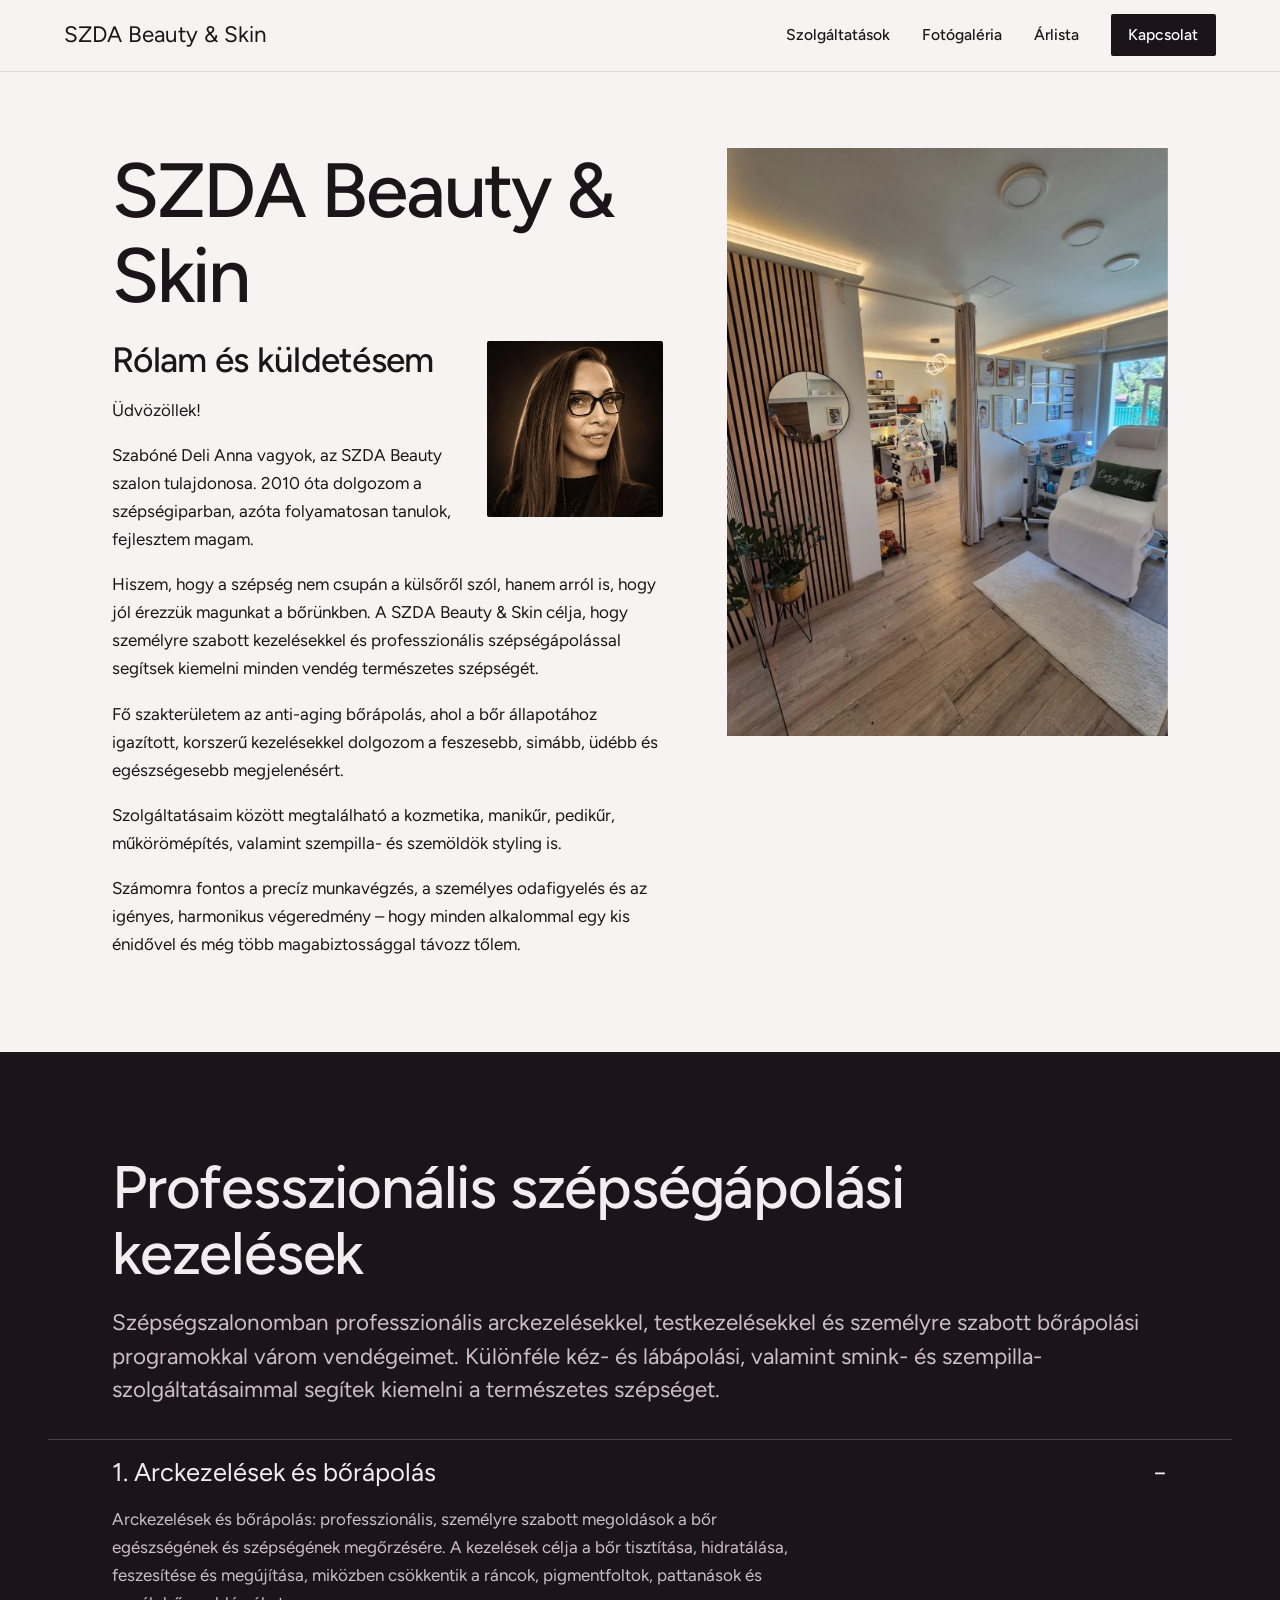
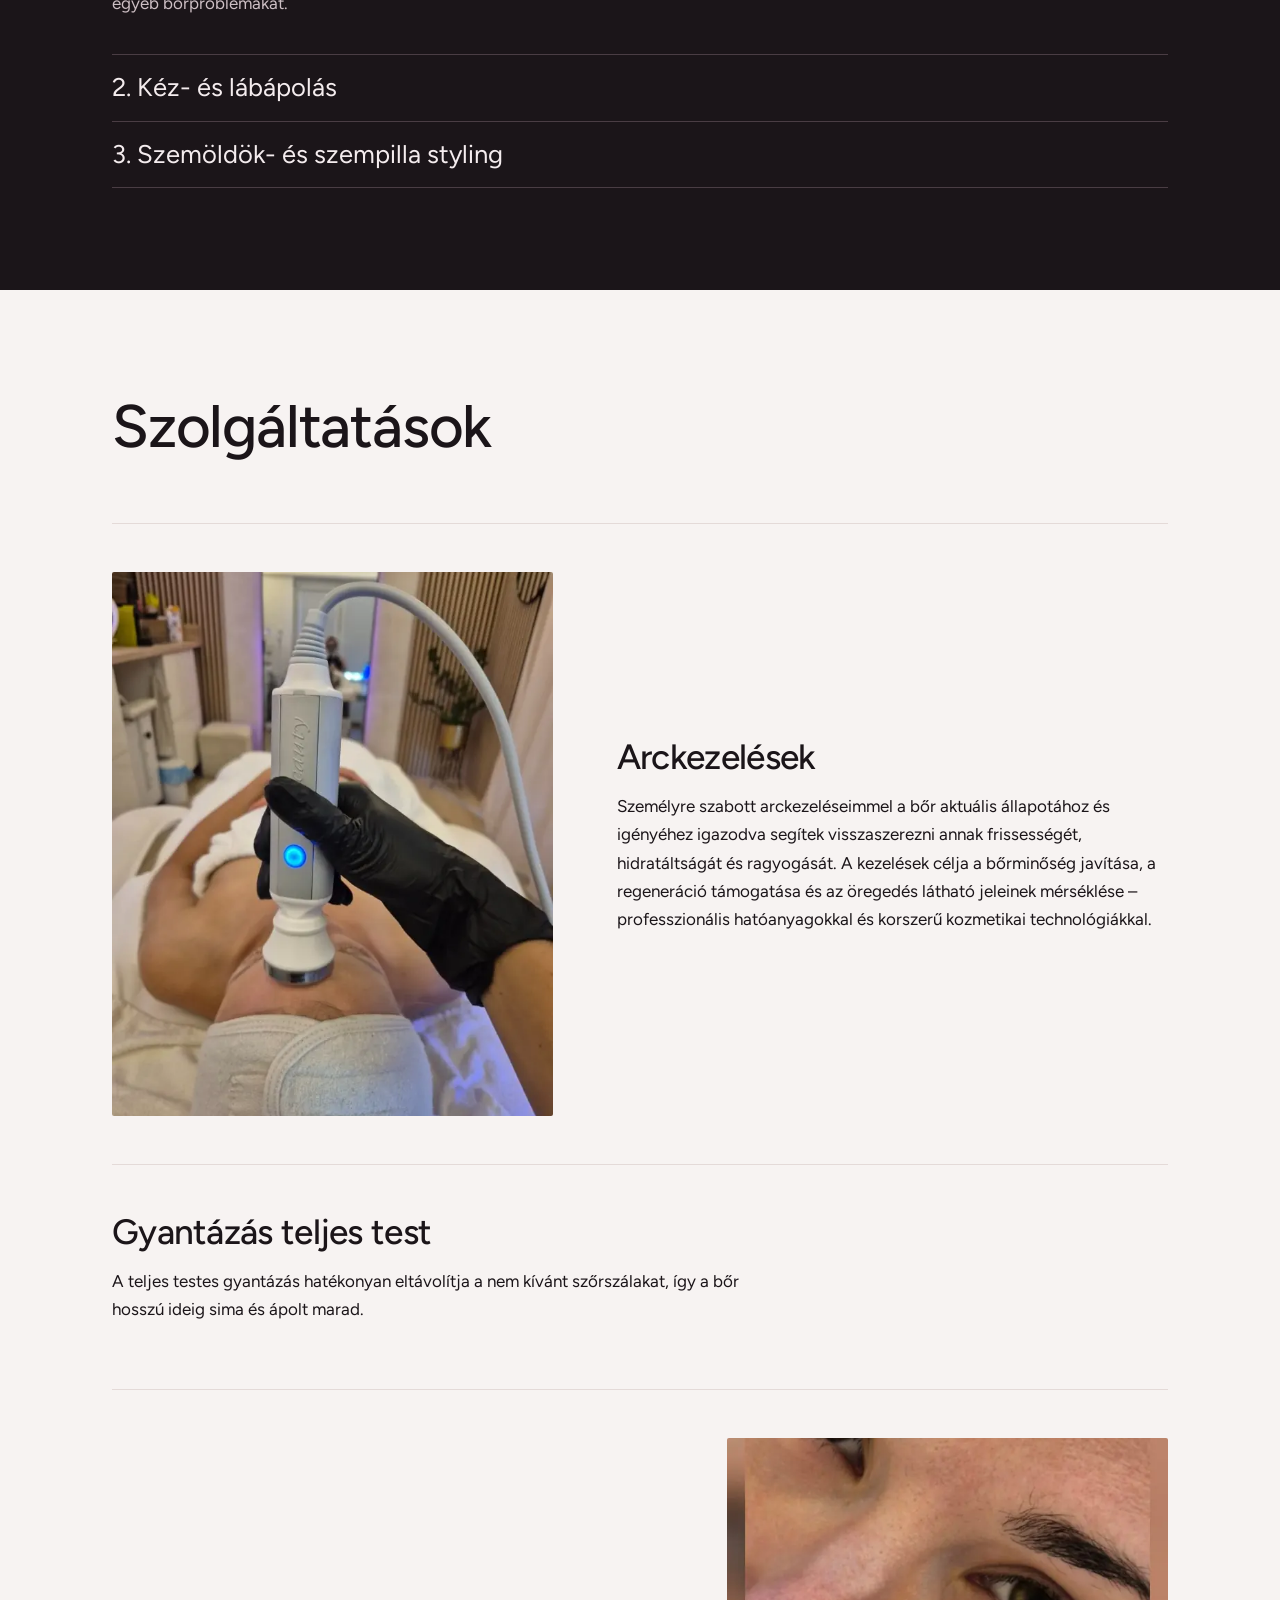
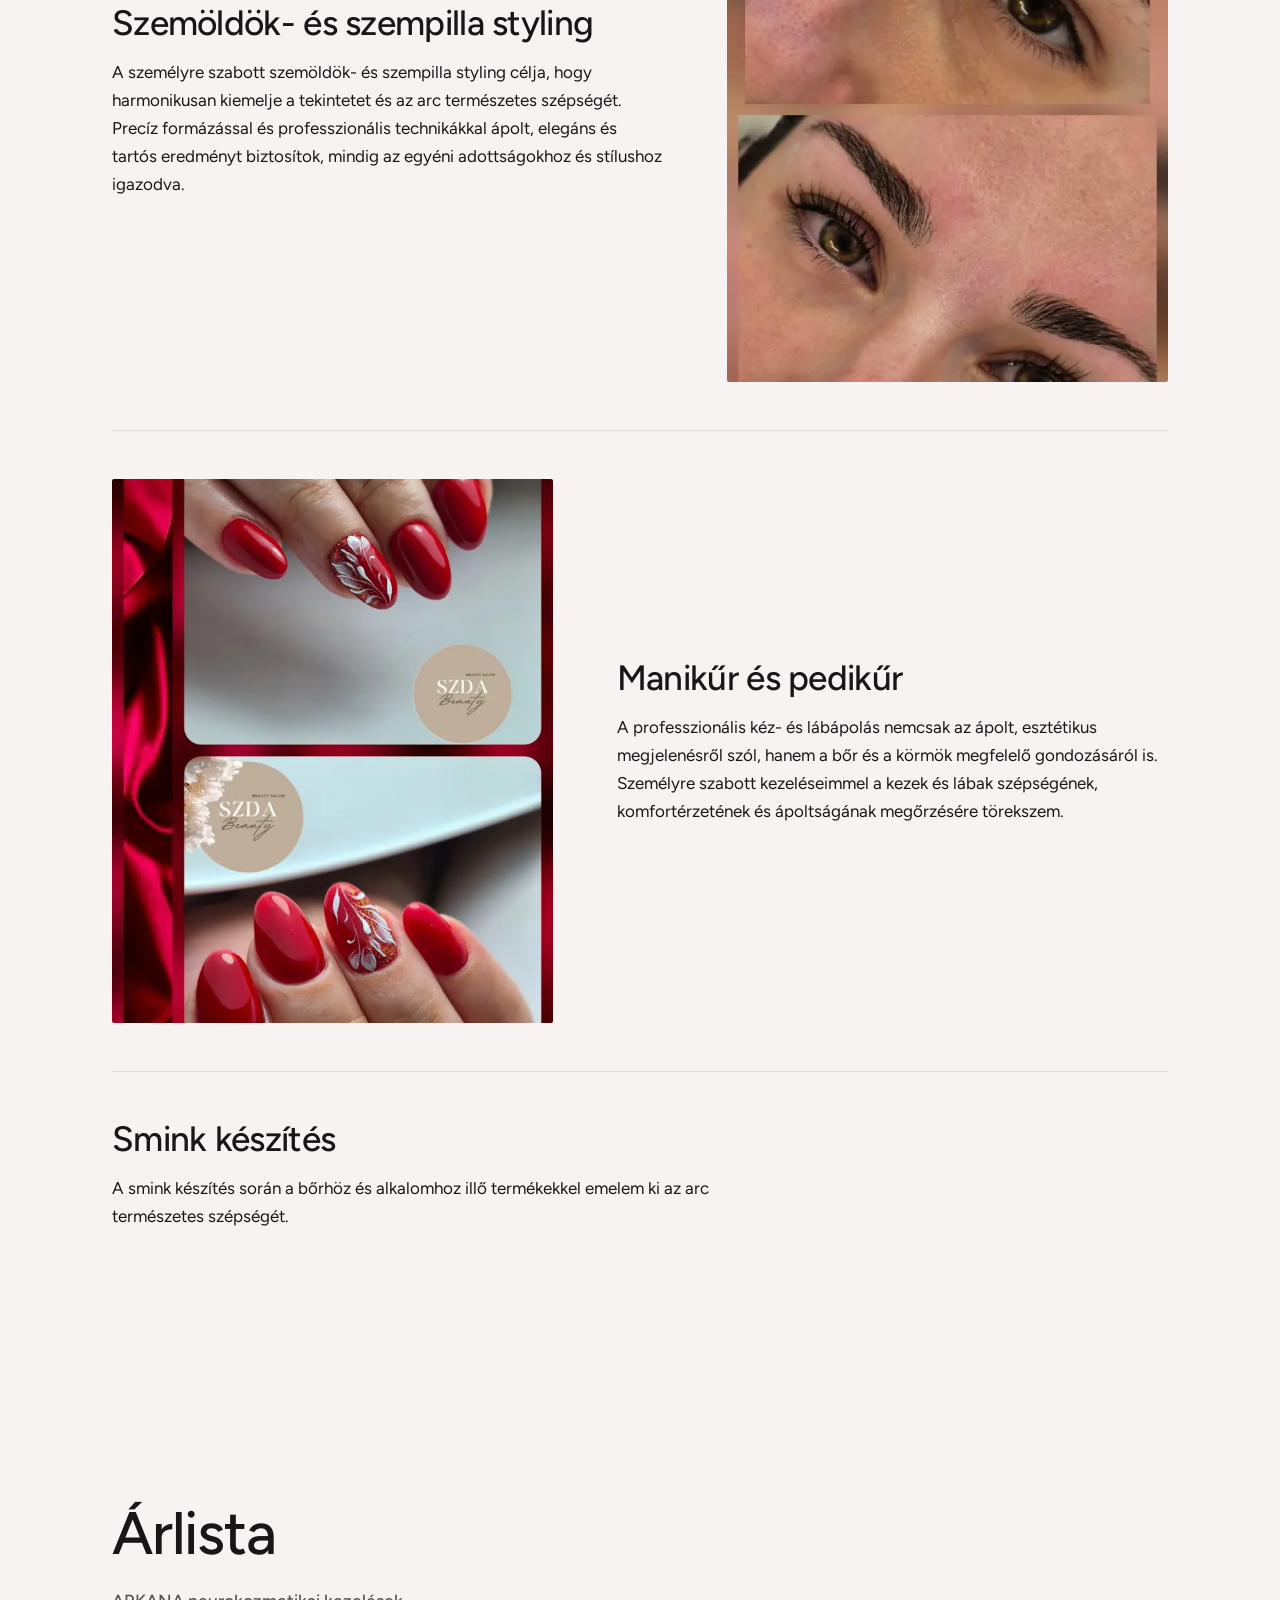
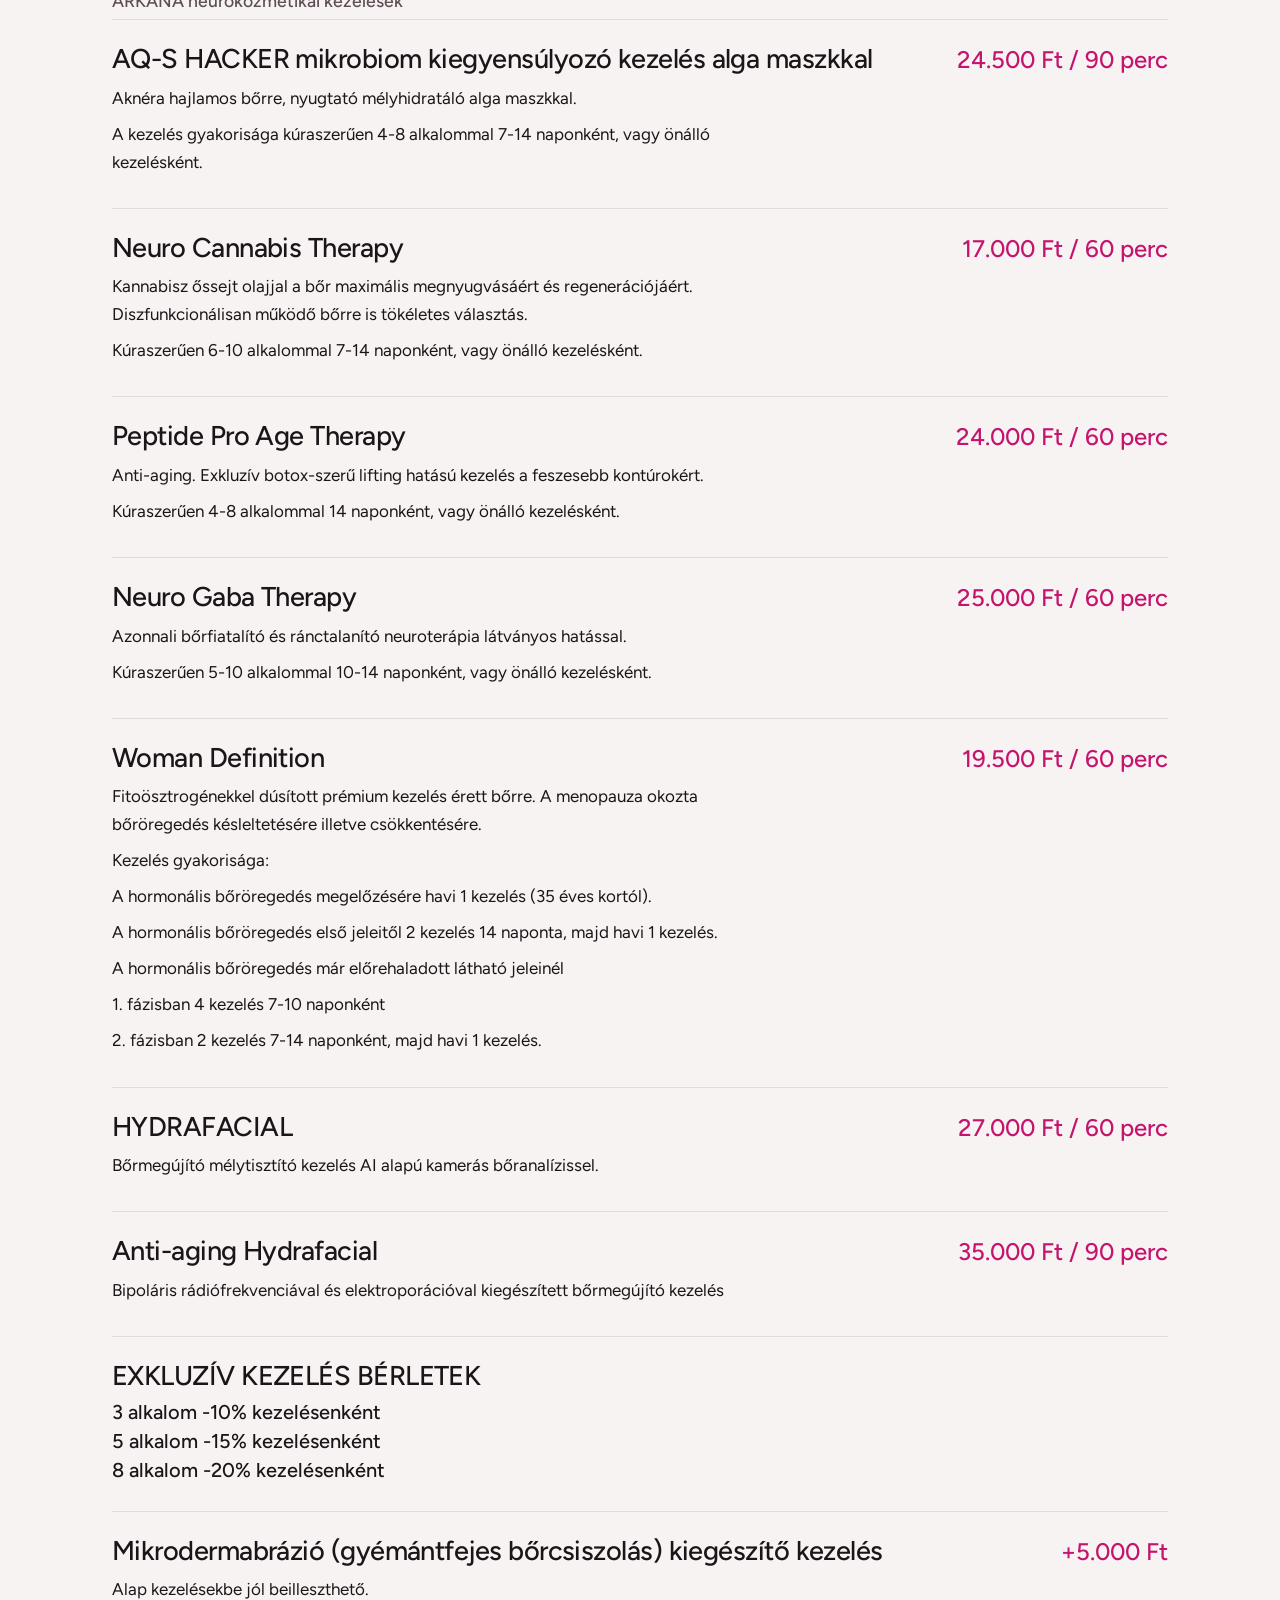
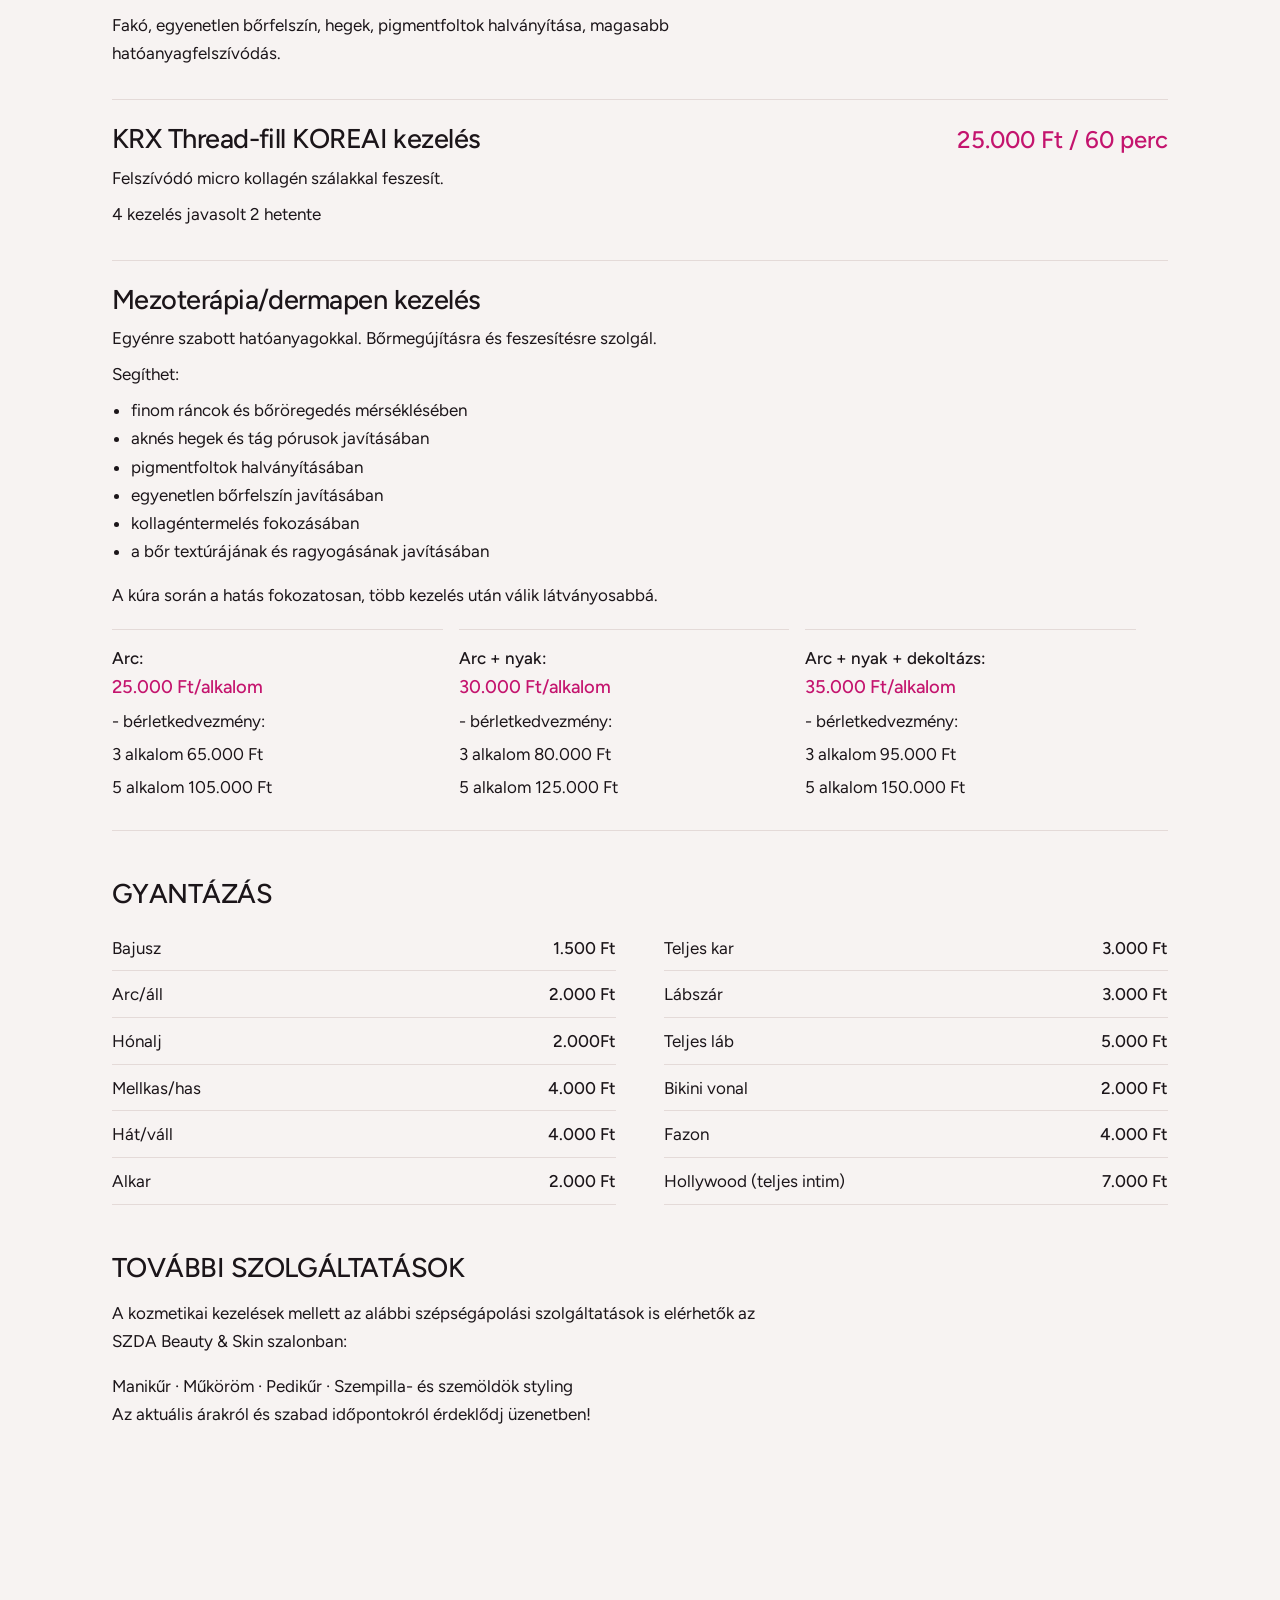
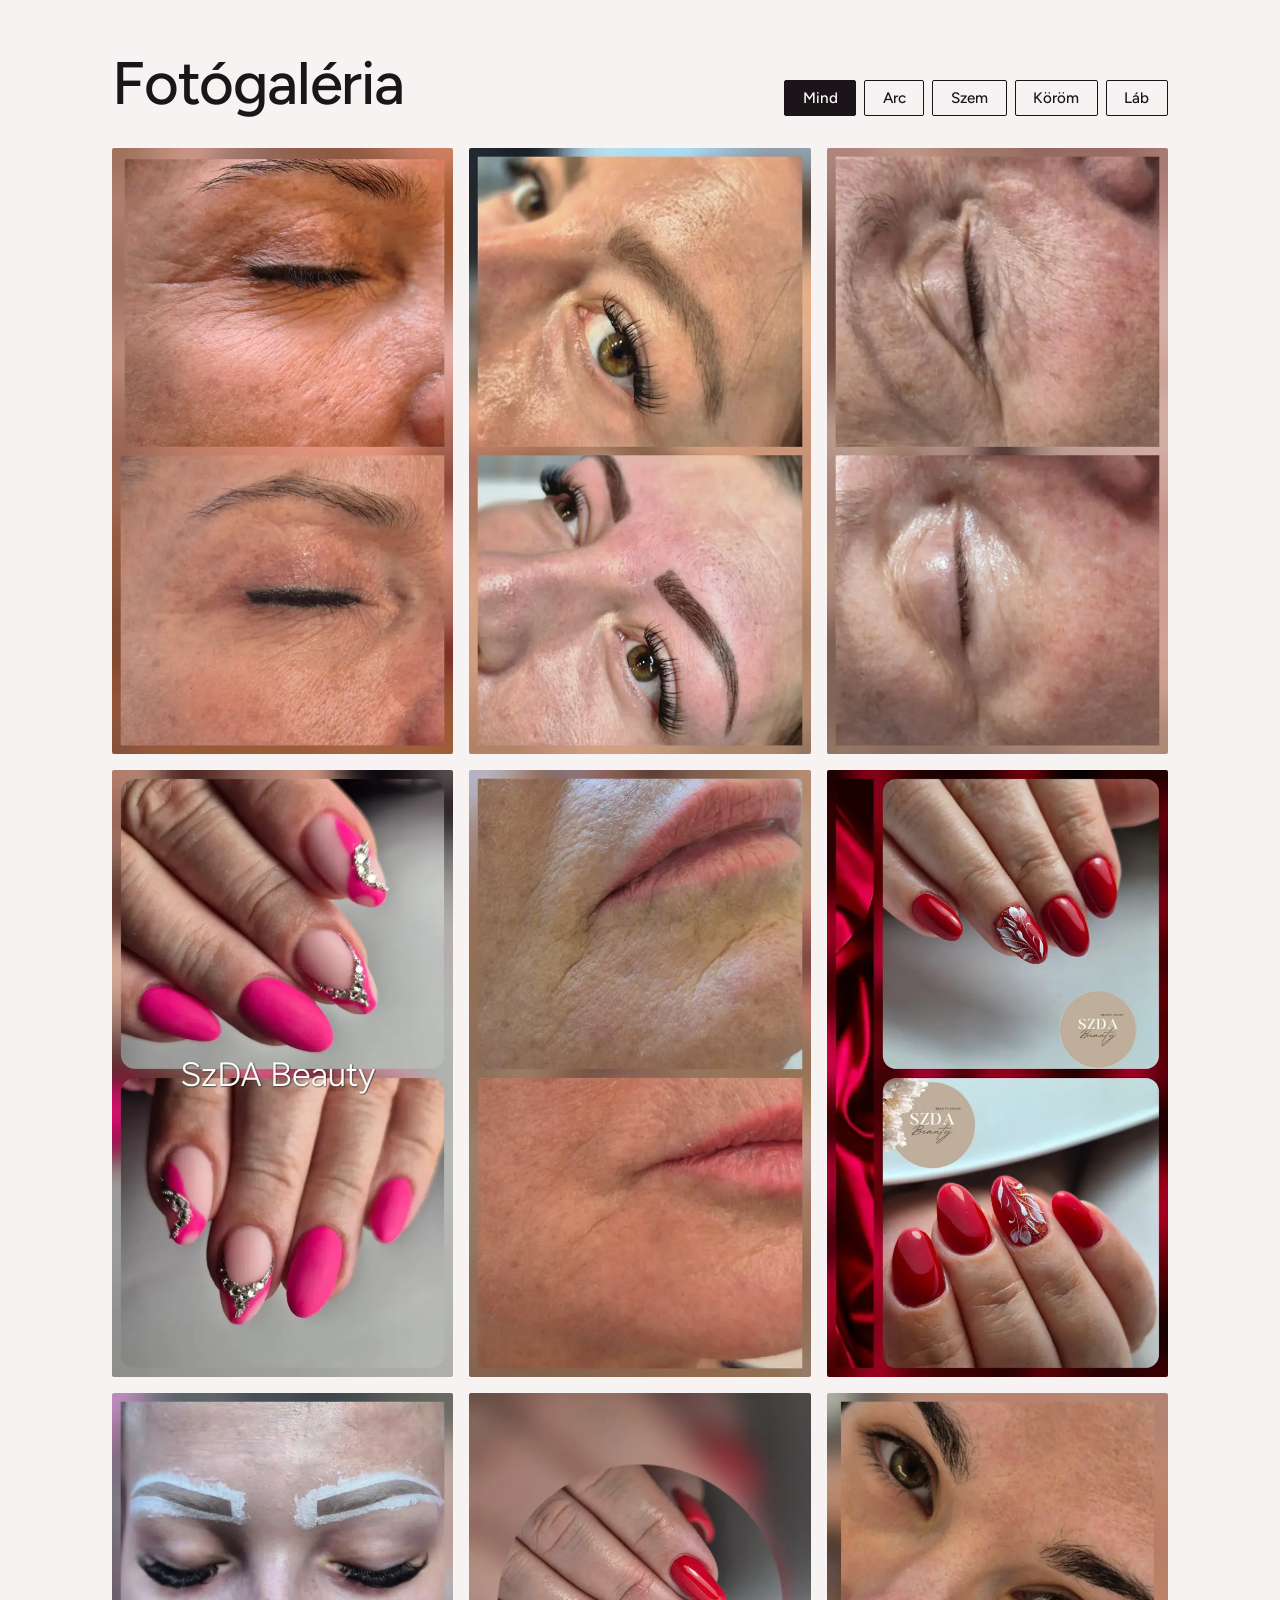
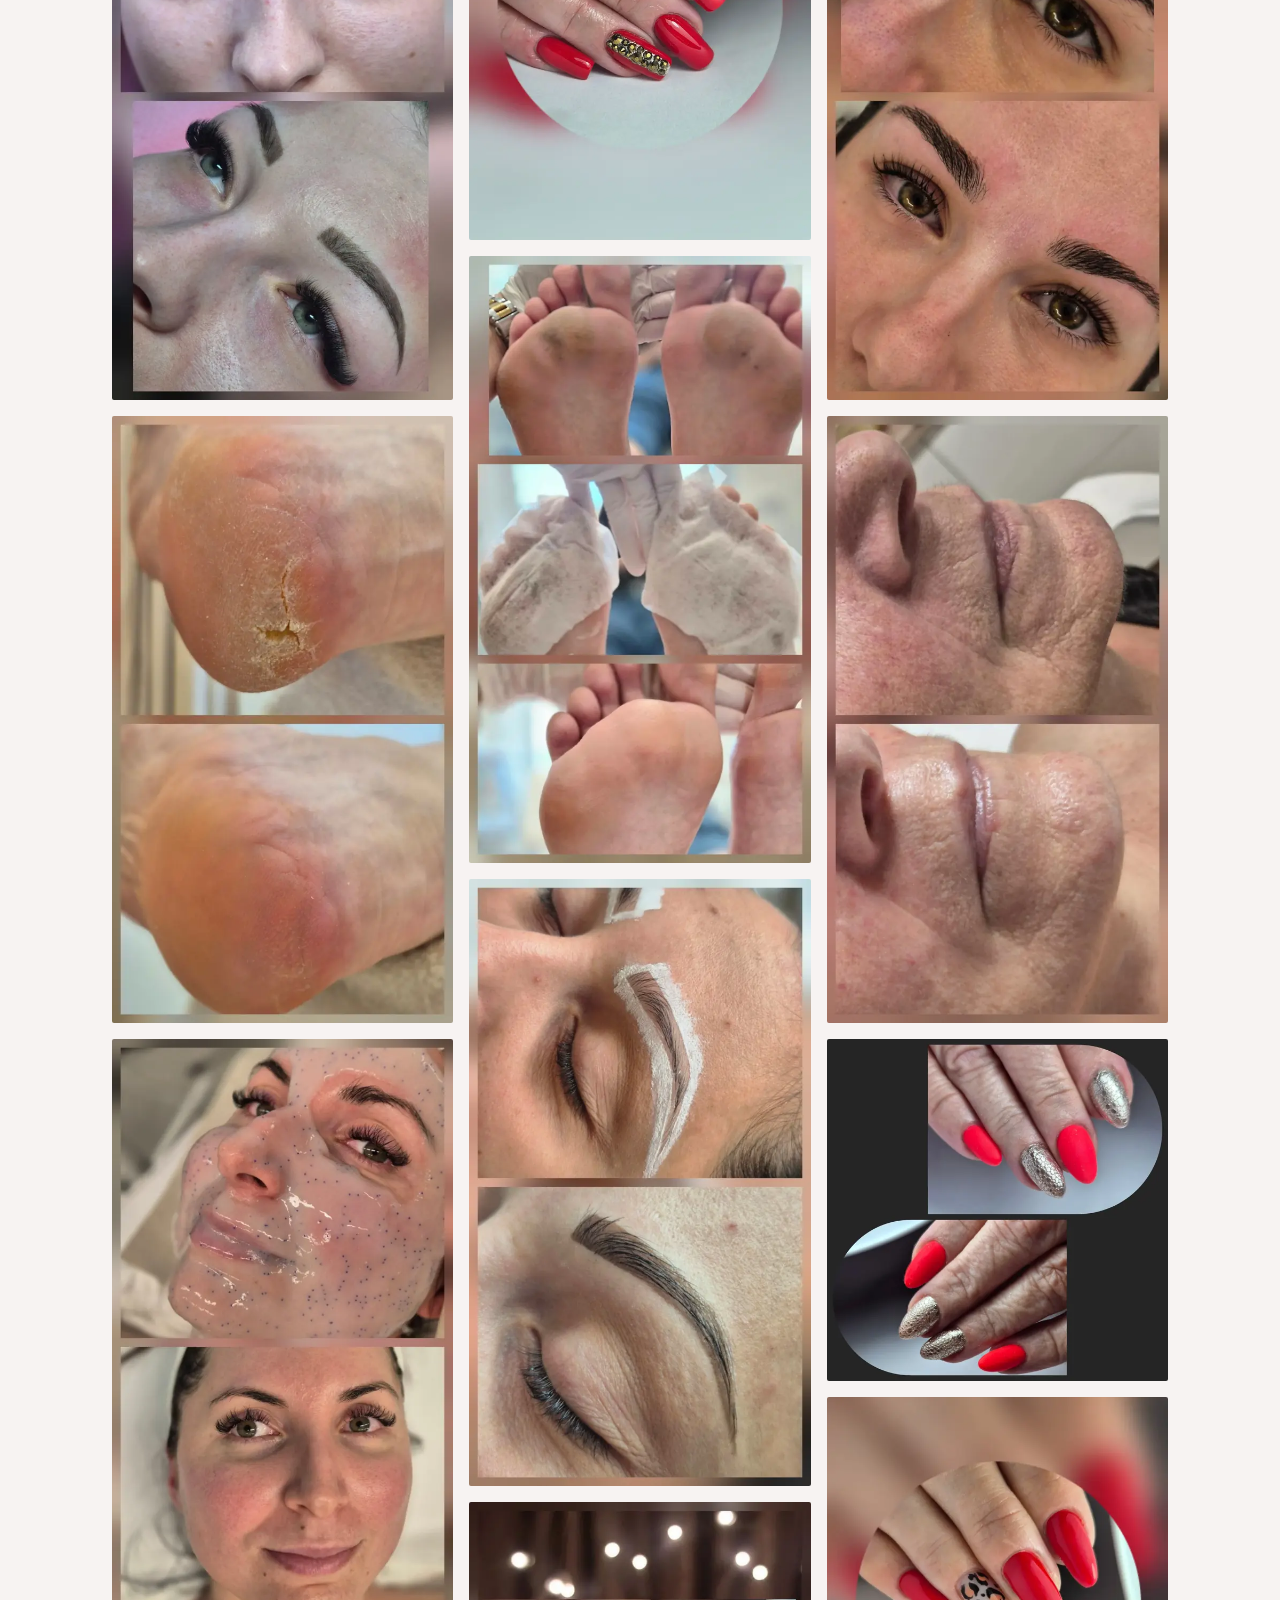
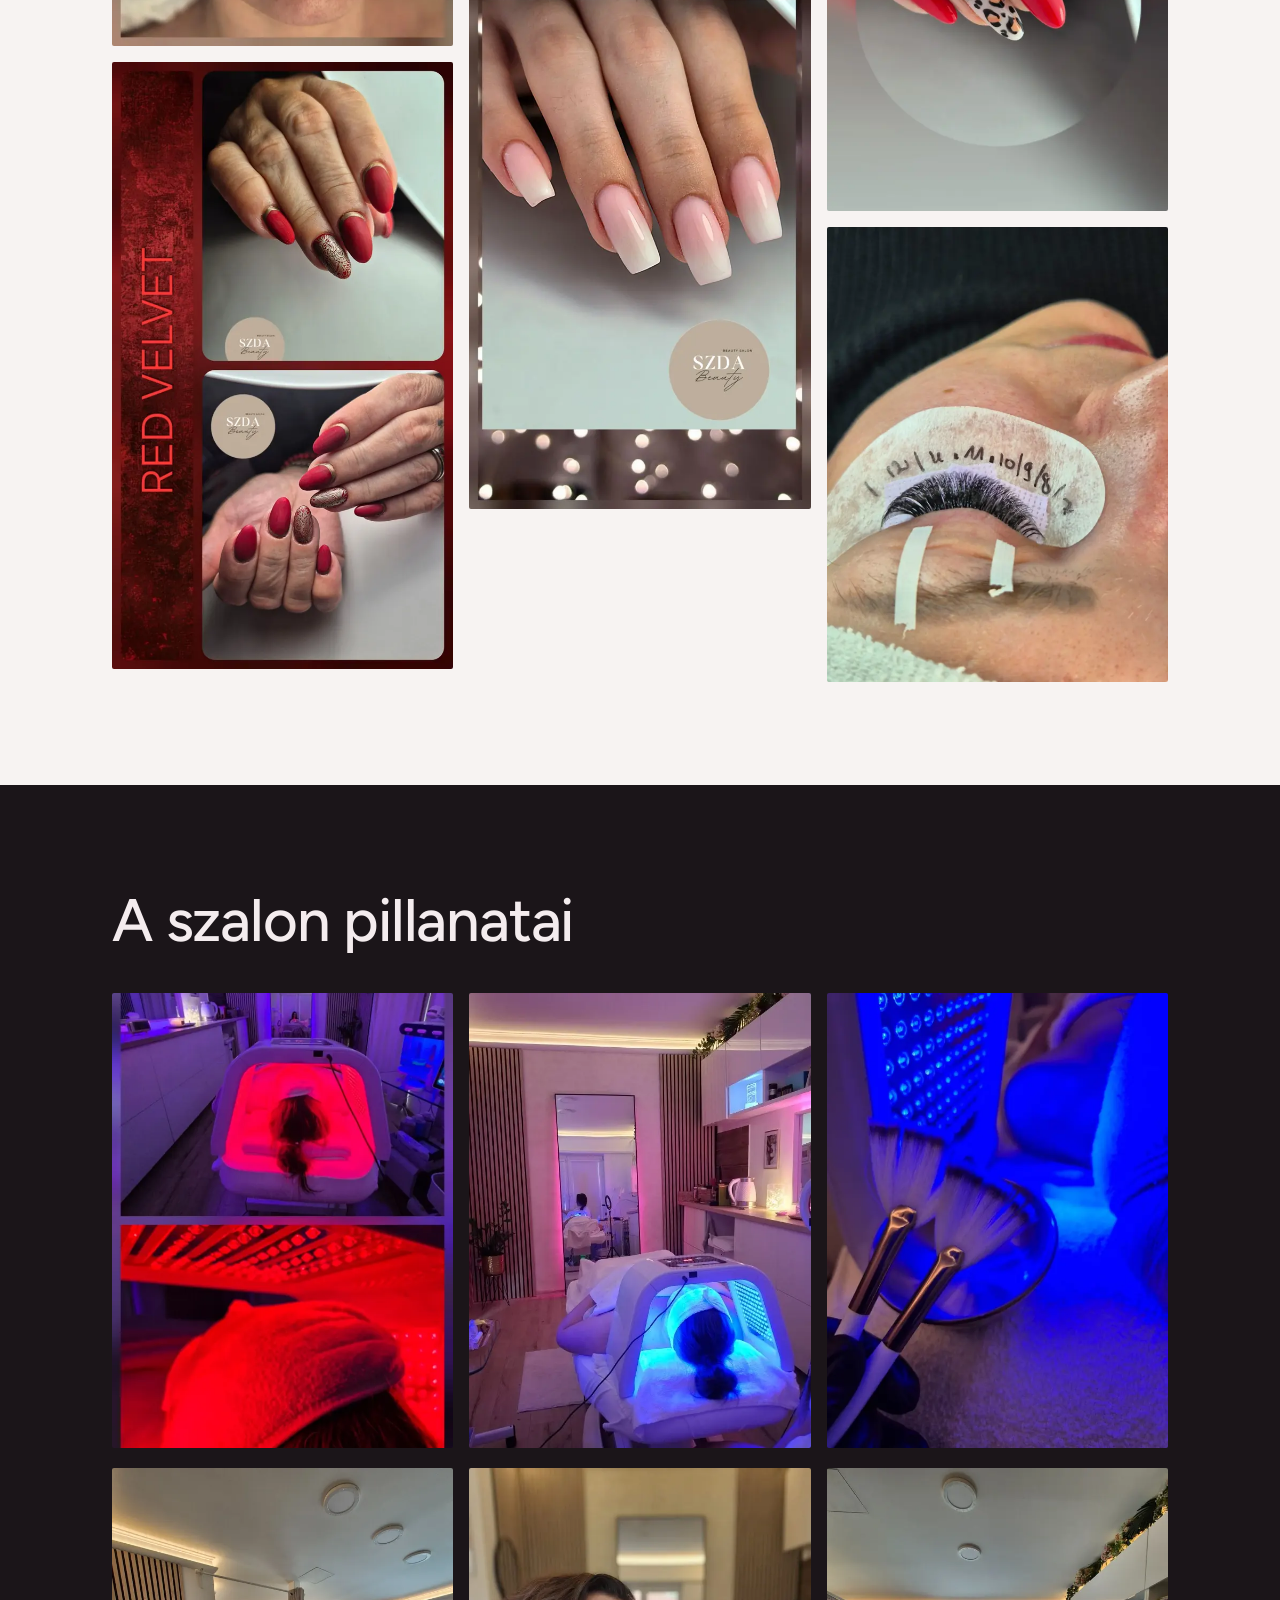
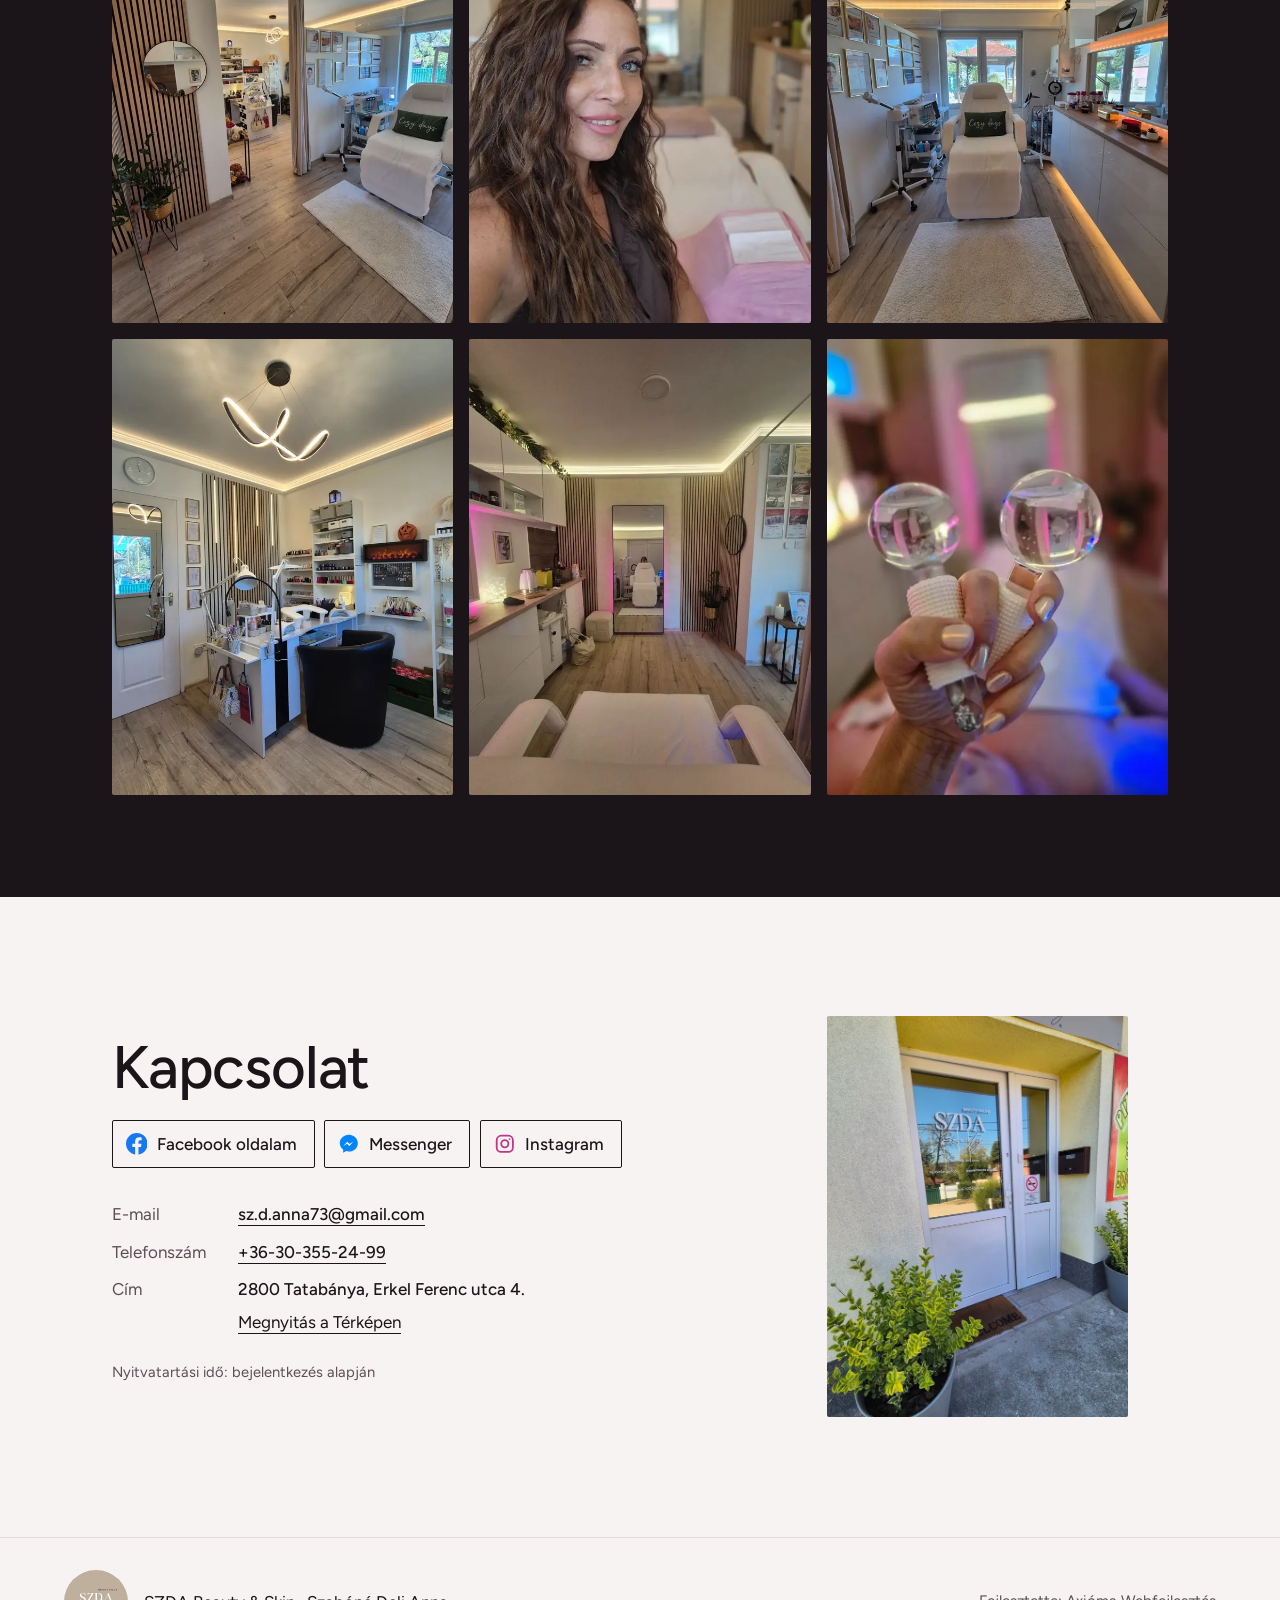
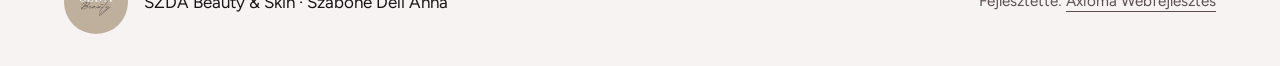
==== commit 90480cff: "Fix structure: site at repo root, remove stray folder and submodule" ====
--- a/index.html
+++ b/index.html
@@ -7,7 +7,7 @@
 <meta name="description" content="Szépségszalonomban személyre szabott kozmetikai és szépségápolási kezelésekkel segítek, hogy bőröd egészségesebb, megjelenésed magabiztosabb legyen a mindennapokban.">
 <meta name="theme-color" content="#1b1519">
 <link rel="icon" href="img/logo-t.webp" type="image/webp">
-<link rel="preload" href="fonts/bodoni-normal-400.woff2" as="font" type="font/woff2" crossorigin>
+<link rel="preload" href="fonts/figtree-normal-400.woff2" as="font" type="font/woff2" crossorigin>
 <link rel="preload" href="img/szoba-nyitott.webp" as="image" type="image/webp">
 <link rel="stylesheet" href="style.css">
 <script src="app.js" defer></script>
@@ -16,7 +16,7 @@
 <a class="skip" href="#tartalom">Ugrás a tartalomhoz</a>
 
 <header class="top">
-  <a class="brand" href="#" aria-label="SZDA Beauty &amp; Skin – Kezdőlap">SZDA <i>Beauty &amp; Skin</i></a>
+  <a class="brand" href="#" aria-label="SZDA Beauty &amp; Skin – Kezdőlap">SZDA Beauty &amp; Skin</a>
   <nav aria-label="Fő menü">
     <a href="#szolgaltatasok">Szolgáltatások</a>
     <a href="#fotogaleria">Fotógaléria</a>
@@ -29,7 +29,7 @@
 
 <section class="hero">
   <div class="hero-head">
-    <h1>SZDA <i>Beauty &amp; Skin</i></h1>
+    <h1>SZDA Beauty &amp; Skin</h1>
   </div>
   <div class="hero-photo">
     <img class="slats" src="img/szoba-nyitott.webp" width="1125" height="1500" alt="A szalon belső tere: fa lamellás fal, kozmetikai kezelőágy, a háttérben a körömasztal">
@@ -263,6 +263,7 @@
 <footer>
   <img src="img/logo-t.webp" width="64" height="64" alt="" loading="lazy">
   <p>SZDA Beauty &amp; Skin · Szabóné Deli Anna</p>
+  <p class="credit">Fejlesztette: <a href="https://axiomaweb.hu" target="_blank" rel="noopener">Axióma Webfejlesztés</a></p>
 </footer>
 
 <dialog id="lb" aria-label="Nagyított kép">
--- a/style.css
+++ b/style.css
@@ -1,6 +1,3 @@
-@font-face{font-family:"Bodoni Moda";font-weight:400;font-style:normal;font-display:swap;src:url(fonts/bodoni-normal-400.woff2) format("woff2")}
-@font-face{font-family:"Bodoni Moda";font-weight:500;font-style:normal;font-display:swap;src:url(fonts/bodoni-normal-500.woff2) format("woff2")}
-@font-face{font-family:"Bodoni Moda";font-weight:400;font-style:italic;font-display:swap;src:url(fonts/bodoni-italic-400.woff2) format("woff2")}
 @font-face{font-family:Figtree;font-weight:400;font-display:swap;src:url(fonts/figtree-normal-400.woff2) format("woff2")}
 @font-face{font-family:Figtree;font-weight:500;font-display:swap;src:url(fonts/figtree-normal-500.woff2) format("woff2")}
 @font-face{font-family:Figtree;font-weight:600;font-display:swap;src:url(fonts/figtree-normal-600.woff2) format("woff2")}
@@ -17,7 +14,6 @@
   --led:#c4146e;
   --plum:#1b1519;
   --line:#e4dad8;
-  --serif:"Bodoni Moda",Didot,"Times New Roman",serif;
   --sans:Figtree,system-ui,-apple-system,"Segoe UI",sans-serif;
   --gutter:clamp(1.25rem,5vw,4rem);
   --max:74rem;
@@ -27,7 +23,8 @@
 body{margin:0;background:var(--pearl);color:var(--ink);font:400 1.0625rem/1.65 var(--sans);-webkit-font-smoothing:antialiased}
 img{display:block;max-width:100%;height:auto}
 a{color:inherit}
-h1,h2,h3{font-family:var(--serif);font-weight:400;line-height:1.05;margin:0;letter-spacing:-.01em}
+button{font-family:inherit}
+h1,h2,h3{font-family:var(--sans);font-weight:500;line-height:1.1;margin:0;letter-spacing:-.02em}
 h2{font-size:clamp(2.25rem,5vw,3.75rem)}
 h3{font-size:clamp(1.6rem,3vw,2.2rem)}
 p{margin:0 0 1em;max-width:62ch}
@@ -36,23 +33,22 @@
 .skip:focus{top:1rem}
 
 /* header */
-.top{position:sticky;top:0;z-index:20;display:flex;justify-content:space-between;align-items:center;gap:1rem;padding:.9rem var(--gutter);background:color-mix(in srgb,var(--pearl) 88%,transparent);backdrop-filter:blur(10px);border-bottom:1px solid var(--line)}
-.brand{font-family:var(--serif);font-size:1.4rem;text-decoration:none;white-space:nowrap}
-.brand i,h1 i{font-style:italic}
+.top{position:sticky;top:0;z-index:20;display:flex;justify-content:space-between;align-items:center;gap:1rem;padding:.9rem var(--gutter);background:var(--pearl);border-bottom:1px solid var(--line)}
+.brand{font-family:var(--sans);font-size:1.4rem;text-decoration:none;white-space:nowrap}
 .top nav{display:flex;align-items:center;gap:clamp(.9rem,2.5vw,2rem);font-weight:500;font-size:.98rem}
 .top nav a{text-decoration:none;padding:.25rem 0}
 .top nav a:not(.pill):hover{text-decoration:underline;text-underline-offset:.35em;text-decoration-color:var(--led)}
-.pill{background:var(--ink);color:#fff;padding:.5rem 1.1rem!important;border-radius:99px}
+.pill{background:var(--ink);color:#fff;padding:.5rem 1.1rem!important;border-radius:2px}
 .pill:hover{background:var(--led)}
 
 /* hero */
 .hero{display:grid;grid-template-columns:minmax(0,1fr) minmax(0,.8fr);grid-template-areas:"head photo" "text photo";grid-template-rows:auto 1fr;column-gap:clamp(1.5rem,5vw,5rem);align-items:start;max-width:var(--max);margin:0 auto;padding:clamp(2rem,6vw,5rem) var(--gutter)}
 .hero-head{grid-area:head}
 .hero-text{grid-area:text}
-.hero h1{font-size:clamp(3rem,7.4vw,6.2rem);letter-spacing:-.03em;margin-bottom:1.5rem}
+.hero h1{font-size:clamp(2.6rem,6vw,5rem);letter-spacing:-.03em;margin-bottom:1.5rem}
 .lead{font-size:clamp(1.15rem,2vw,1.4rem);line-height:1.5;color:var(--ink-soft)}
 .actions{display:flex;align-items:center;gap:1.5rem;flex-wrap:wrap;margin:1.75rem 0 1rem}
-.btn{display:inline-block;background:var(--led);color:#fff;text-decoration:none;font-weight:600;padding:.95rem 1.8rem;border-radius:99px;transition:transform .15s,background .15s}
+.btn{display:inline-block;background:var(--led);color:#fff;text-decoration:none;font-weight:600;padding:.95rem 1.8rem;border-radius:2px;transition:transform .15s,background .15s}
 .btn:hover{background:var(--ink);transform:translateY(-1px)}
 .link{font-weight:500;text-underline-offset:.35em}
 .hours{font-size:.95rem;color:var(--ink-soft)}
@@ -62,8 +58,8 @@
   -webkit-mask-image:repeating-linear-gradient(90deg,#000 0,#000 calc(var(--s) - var(--gap)),transparent calc(var(--s) - var(--gap)),transparent var(--s));
   mask-image:repeating-linear-gradient(90deg,#000 0,#000 calc(var(--s) - var(--gap)),transparent calc(var(--s) - var(--gap)),transparent var(--s));
   animation:open 1.6s cubic-bezier(.2,.7,.2,1) both}
-@keyframes open{from{--gap:2.2rem}to{--gap:5px}}
-.hero-img{width:min(100%,11rem);aspect-ratio:1/1;object-fit:cover;border-radius:2px;margin-bottom:1.5rem}
+@keyframes open{from{--gap:2.2rem}99%{--gap:0px}to{--gap:0px;-webkit-mask-image:none;mask-image:none}}
+.hero-img{float:right;width:min(40%,11rem);aspect-ratio:1/1;object-fit:cover;border-radius:2px;margin:0 0 1rem 1.5rem}
 
 /* services */
 .services,.works,.about,.studio,.book,.pro,.prices{max-width:var(--max);margin:0 auto;padding:clamp(3.5rem,8vw,7rem) var(--gutter)}
@@ -85,12 +81,12 @@
 .pro .lead{color:#cdbfc4;margin-bottom:2rem}
 .acc{border-top:1px solid #4a3d44}
 .acc details,.acc-row{border-bottom:1px solid #4a3d44;margin:0;max-width:none}
-.acc summary{font:400 clamp(1.25rem,2.4vw,1.6rem)/1.3 var(--serif);padding:1rem 0;cursor:pointer;list-style:none}
+.acc summary{font:400 clamp(1.25rem,2.4vw,1.6rem)/1.3 var(--sans);padding:1rem 0;cursor:pointer;list-style:none}
 .acc summary::-webkit-details-marker{display:none}
 .acc summary::after{content:"+";float:right;font-family:var(--sans)}
 .acc details[open] summary::after{content:"\2212"}
 .acc details p{color:#cdbfc4;padding-bottom:1.25rem}
-.acc-row{font:400 clamp(1.25rem,2.4vw,1.6rem)/1.3 var(--serif);padding:1rem 0}
+.acc-row{font:400 clamp(1.25rem,2.4vw,1.6rem)/1.3 var(--sans);padding:1rem 0}
 
 /* services without a photo */
 .svc.plain{grid-template-columns:1fr}
@@ -102,14 +98,14 @@
 .item{display:grid;grid-template-columns:minmax(0,1fr) auto;gap:1rem 2rem;align-items:start;padding:1.5rem 0;border-bottom:1px solid var(--line)}
 .item h3{font-size:clamp(1.3rem,2.4vw,1.7rem);margin-bottom:.6rem}
 .item p{margin:0 0 .5rem}
-.price{font:500 clamp(1.15rem,2vw,1.5rem)/1.3 var(--serif);color:var(--led);white-space:nowrap;text-align:right;margin:0}
-.bundle .deal{font:500 1.25rem var(--serif);margin:0 0 .3rem}
+.price{font:500 clamp(1.15rem,2vw,1.5rem)/1.3 var(--sans);color:var(--led);white-space:nowrap;text-align:right;margin:0}
+.bundle .deal{font:500 1.25rem var(--sans);margin:0 0 .3rem}
 .plain-list{margin:0 0 1rem;padding-left:1.2rem}
 .tiers{display:grid;grid-template-columns:repeat(3,minmax(0,1fr));gap:1rem;margin-top:1.25rem}
-.tier{border:1px solid var(--line);padding:1rem}
+.tier{border-top:1px solid var(--line);padding:.9rem 0 0}
 .tier p{margin:0 0 .3rem}
 .tier-name{font-weight:500}
-.tier-name b{display:block;color:var(--led);font-family:var(--serif);font-weight:500;font-size:1.15rem}
+.tier-name b{display:block;color:var(--led);font-family:var(--sans);font-weight:500;font-size:1.15rem}
 .wax-h{margin:3rem 0 1rem;font-size:clamp(1.3rem,2.4vw,1.7rem)}
 .wax{list-style:none;margin:0 0 1.5rem;padding:0;columns:2 18rem;column-gap:3rem}
 .wax li{display:flex;justify-content:space-between;gap:1rem;padding:.55rem 0;border-bottom:1px solid var(--line);break-inside:avoid}
@@ -118,7 +114,7 @@
 /* contact */
 .social{list-style:none;margin:0;padding:0;display:flex;flex-wrap:wrap;gap:.6rem}
 .social li[hidden]{display:none}
-.soc{display:inline-flex;align-items:center;gap:.6rem;padding:.55rem 1.05rem .55rem .8rem;border:1px solid var(--ink);border-radius:99px;text-decoration:none;font-weight:500;transition:background .15s,color .15s,border-color .15s}
+.soc{display:inline-flex;align-items:center;gap:.6rem;padding:.55rem 1.05rem .55rem .8rem;border:1px solid var(--ink);border-radius:2px;text-decoration:none;font-weight:500;transition:background .15s,color .15s,border-color .15s}
 .soc svg{width:1.35rem;height:1.35rem;flex:none}
 .soc.fb svg{color:#1877f2}.soc.ms svg{color:#0084ff}.soc.ig svg{color:#c13584}
 .soc:hover{background:var(--ink);color:#fff;border-color:var(--ink)}
@@ -127,7 +123,7 @@
 /* works */
 .works-head{display:flex;justify-content:space-between;align-items:flex-end;gap:1.5rem;flex-wrap:wrap;margin-bottom:2rem}
 .filters{display:flex;gap:.5rem;flex-wrap:wrap}
-.chip{font:500 .95rem var(--sans);padding:.5rem 1.1rem;border-radius:99px;border:1px solid var(--ink);background:transparent;color:var(--ink);cursor:pointer}
+.chip{font:500 .95rem var(--sans);padding:.5rem 1.1rem;border-radius:2px;border:1px solid var(--ink);background:transparent;color:var(--ink);cursor:pointer}
 .chip:hover{background:var(--line)}
 .chip[aria-pressed=true]{background:var(--ink);color:#fff}
 .grid{list-style:none;margin:0;padding:0;columns:3 14rem;column-gap:1rem}
@@ -143,7 +139,6 @@
 .about-photos img{width:100%;aspect-ratio:3/4;object-fit:cover;border-radius:2px}
 .about-photos img:last-child{margin-top:3rem}
 .about-text h2{margin-bottom:1.5rem}
-.sign{font:italic 2rem var(--serif);color:var(--led)}
 
 /* studio */
 .studio{max-width:none;background:var(--plum);color:#f4ecee;padding-left:0;padding-right:0}
@@ -161,9 +156,7 @@
 dt{color:var(--ink-soft)}
 dd{margin:0;font-weight:500}
 dd a{text-underline-offset:.3em}
-dd[data-todo]{justify-self:start}
-[data-todo]{background:linear-gradient(transparent 62%,#f6d7e6 62%)}
-.door{margin:0}
+dd.door{margin:0}
 .door img{width:100%;border-radius:2px}
 .small{font-size:.92rem;color:var(--ink-soft)}
 
@@ -171,12 +164,14 @@
 footer img{border-radius:50%}
 footer p{margin:0}
 footer .small{margin-left:auto}
+footer .credit{margin-left:auto;font-size:.95rem;color:var(--ink-soft)}
+footer .credit a{text-underline-offset:.3em}
 
 /* lightbox */
 dialog{border:0;padding:0;background:transparent;max-width:min(94vw,56rem);max-height:94vh;overflow:visible}
 dialog::backdrop{background:rgba(20,12,17,.88)}
 dialog img{max-height:90vh;width:auto;margin:auto;border-radius:2px}
-.close{position:absolute;right:0;top:-2.6rem;font:500 .95rem var(--sans);background:#fff;border:0;padding:.4rem 1rem;border-radius:99px;cursor:pointer}
+.close{position:absolute;right:0;top:-2.6rem;font:500 .95rem var(--sans);background:#fff;border:0;padding:.4rem 1rem;border-radius:2px;cursor:pointer}
 
 @media (max-width:52rem){
   .top nav a:not(.pill){display:none}
@@ -193,7 +188,7 @@
   .price{text-align:left}
   .rooms{grid-template-columns:1fr 1fr}
   .about-photos img:last-child{margin-top:1.5rem}
-  footer .small{margin-left:0}
+  footer .small,footer .credit{margin-left:0}
 }
 @media (max-width:30rem){
   .grid{columns:2}
@@ -201,6 +196,6 @@
   dd{margin-bottom:.9rem}
 }
 @media (prefers-reduced-motion:reduce){
-  .slats{animation:none}
+  .slats{animation:none;-webkit-mask-image:none;mask-image:none}
   .grid img,.btn,.soc{transition:none}
 }
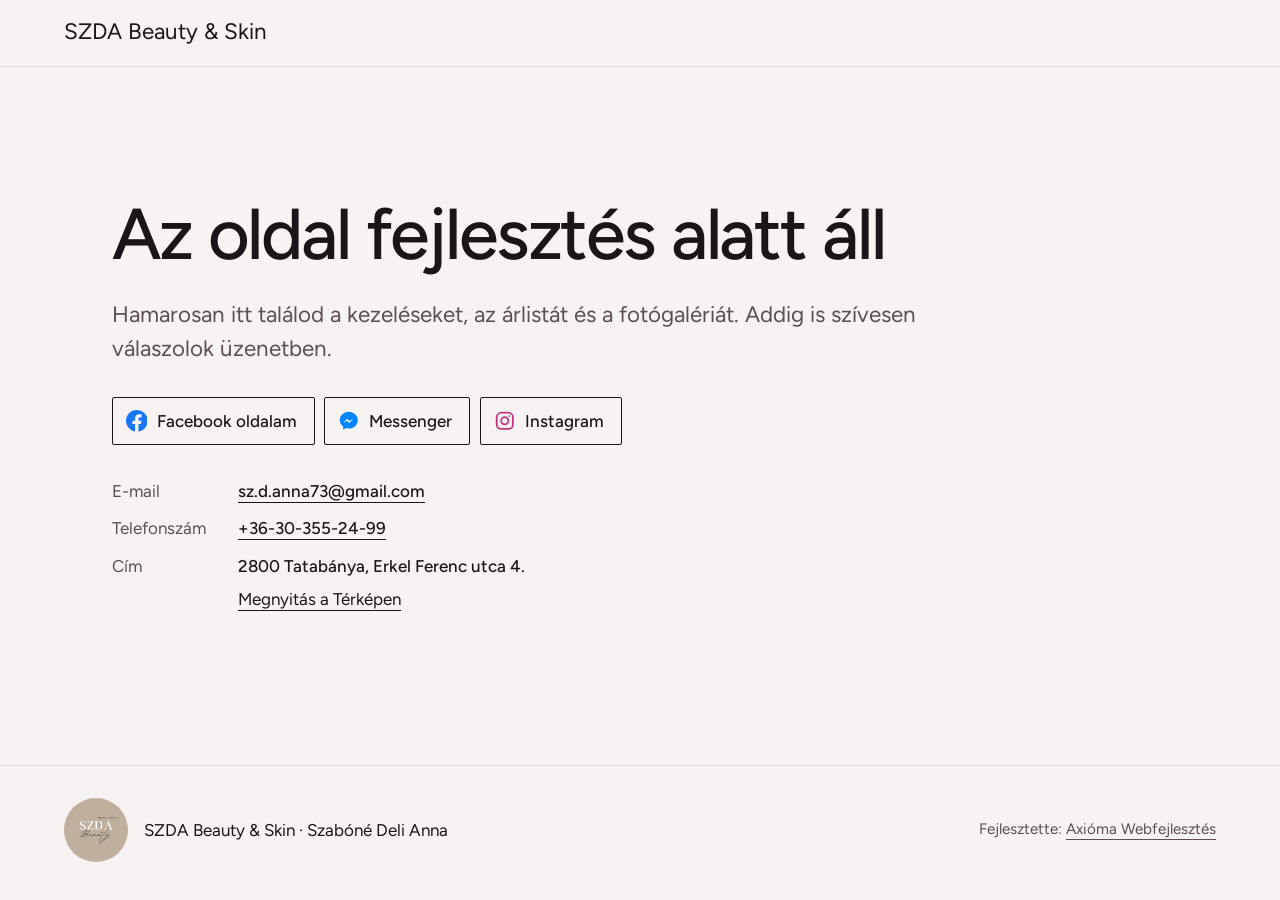
==== commit b9b7a314: "prod.html is the current site, index.html is an under-development page" ====
--- a/index.html
+++ b/index.html
@@ -3,236 +3,27 @@
 <head>
 <meta charset="utf-8">
 <meta name="viewport" content="width=device-width, initial-scale=1">
-<title>SZDA Beauty &amp; Skin</title>
-<meta name="description" content="Szépségszalonomban személyre szabott kozmetikai és szépségápolási kezelésekkel segítek, hogy bőröd egészségesebb, megjelenésed magabiztosabb legyen a mindennapokban.">
+<title>SZDA Beauty &amp; Skin – hamarosan</title>
+<meta name="description" content="A SZDA Beauty &amp; Skin weboldala fejlesztés alatt áll. Addig is írj üzenetben.">
 <meta name="theme-color" content="#1b1519">
 <link rel="icon" href="img/logo-t.webp" type="image/webp">
 <link rel="preload" href="fonts/figtree-normal-400.woff2" as="font" type="font/woff2" crossorigin>
-<link rel="preload" href="img/szoba-nyitott.webp" as="image" type="image/webp">
 <link rel="stylesheet" href="style.css">
-<script src="app.js" defer></script>
+<style>
+.soon{max-width:var(--max);margin:0 auto;padding:clamp(3.5rem,10vw,8rem) var(--gutter)}
+.soon h1{font-size:clamp(2.4rem,6vw,4.5rem);letter-spacing:-.03em;margin-bottom:1.5rem}
+.soon .social{margin:2rem 0}
+</style>
 </head>
 <body>
-<a class="skip" href="#tartalom">Ugrás a tartalomhoz</a>
-
 <header class="top">
-  <a class="brand" href="#" aria-label="SZDA Beauty &amp; Skin – Kezdőlap">SZDA Beauty &amp; Skin</a>
-  <nav aria-label="Fő menü">
-    <a href="#szolgaltatasok">Szolgáltatások</a>
-    <a href="#fotogaleria">Fotógaléria</a>
-    <a href="#arlista">Árlista</a>
-    <a class="pill" href="#kapcsolat">Kapcsolat</a>
-  </nav>
+  <a class="brand" href="./" aria-label="SZDA Beauty &amp; Skin">SZDA Beauty &amp; Skin</a>
 </header>
 
-<main id="tartalom">
-
-<section class="hero">
-  <div class="hero-head">
-    <h1>SZDA Beauty &amp; Skin</h1>
-  </div>
-  <div class="hero-photo">
-    <img class="slats" src="img/szoba-nyitott.webp" width="1125" height="1500" alt="A szalon belső tere: fa lamellás fal, kozmetikai kezelőágy, a háttérben a körömasztal">
-  </div>
-  <div class="hero-text">
-    <img class="hero-img" src="img/anna-profil.webp" width="1086" height="1086" alt="Szabóné Deli Anna profilképe">
-    <h2>Rólam és küldetésem</h2>
-    <p>Üdvözöllek!</p>
-    <p>Szabóné Deli Anna vagyok, az SZDA Beauty szalon tulajdonosa. 2010 óta dolgozom a szépségiparban, azóta folyamatosan tanulok, fejlesztem magam.</p>
-    <p>Hiszem, hogy a szépség nem csupán a külsőről szól, hanem arról is, hogy jól érezzük magunkat a bőrünkben. A SZDA Beauty &amp; Skin célja, hogy személyre szabott kezelésekkel és professzionális szépségápolással segítsek kiemelni minden vendég természetes szépségét.</p>
-    <p>Fő szakterületem az anti-aging bőrápolás, ahol a bőr állapotához igazított, korszerű kezelésekkel dolgozom a feszesebb, simább, üdébb és egészségesebb megjelenésért.</p>
-    <p>Szolgáltatásaim között megtalálható a kozmetika, manikűr, pedikűr, műkörömépítés, valamint szempilla- és szemöldök styling is.</p>
-    <p>Számomra fontos a precíz munkavégzés, a személyes odafigyelés és az igényes, harmonikus végeredmény – hogy minden alkalommal egy kis énidővel és még több magabiztossággal távozz tőlem.</p>
-  </div>
-</section>
-
-<section class="pro">
-  <h2>Professzionális szépségápolási kezelések</h2>
-  <p class="lead">Szépségszalonomban professzionális arckezelésekkel, testkezelésekkel és személyre szabott bőrápolási programokkal várom vendégeimet. Különféle kéz- és lábápolási, valamint smink- és szempilla-szolgáltatásaimmal segítek kiemelni a természetes szépséget.</p>
-  <div class="acc">
-    <details open>
-      <summary>1. Arckezelések és bőrápolás</summary>
-      <p>Arckezelések és bőrápolás: professzionális, személyre szabott megoldások a bőr egészségének és szépségének megőrzésére. A kezelések célja a bőr tisztítása, hidratálása, feszesítése és megújítása, miközben csökkentik a ráncok, pigmentfoltok, pattanások és egyéb bőrproblémákat.</p>
-    </details>
-    <p class="acc-row">2. Kéz- és lábápolás</p>
-    <p class="acc-row">3. Szemöldök- és szempilla styling</p>
-  </div>
-</section>
-
-<section id="szolgaltatasok" class="services">
-  <h2>Szolgáltatások</h2>
-
-  <article class="svc">
-    <div class="svc-img"><img src="img/rf-arckezeles-t.webp" loading="lazy" width="640" height="853" alt="Arckezelés géppel, fekvő vendégen"></div>
-    <div class="svc-body">
-      <h3>Arckezelések</h3>
-      <p>Személyre szabott arckezeléseimmel a bőr aktuális állapotához és igényéhez igazodva segítek visszaszerezni annak frissességét, hidratáltságát és ragyogását. A kezelések célja a bőrminőség javítása, a regeneráció támogatása és az öregedés látható jeleinek mérséklése – professzionális hatóanyagokkal és korszerű kozmetikai technológiákkal.</p>
-    </div>
-  </article>
-
-  <article class="svc plain">
-    <div class="svc-body">
-      <h3>Gyantázás teljes test</h3>
-      <p>A teljes testes gyantázás hatékonyan eltávolítja a nem kívánt szőrszálakat, így a bőr hosszú ideig sima és ápolt marad.</p>
-    </div>
-  </article>
-
-  <article class="svc flip">
-    <div class="svc-img"><img src="img/szempilla-szemoldok-t.webp" loading="lazy" width="640" height="1138" alt="Szemöldök és szempilla előtte és utána"></div>
-    <div class="svc-body">
-      <h3>Szemöldök- és szempilla styling</h3>
-      <p>A személyre szabott szemöldök- és szempilla styling célja, hogy harmonikusan kiemelje a tekintetet és az arc természetes szépségét. Precíz formázással és professzionális technikákkal ápolt, elegáns és tartós eredményt biztosítok, mindig az egyéni adottságokhoz és stílushoz igazodva.</p>
-    </div>
-  </article>
-
-  <article class="svc">
-    <div class="svc-img"><img src="img/korom-piros-virag-t.webp" loading="lazy" width="640" height="1138" alt="Piros géllakk fehér virágmintával"></div>
-    <div class="svc-body">
-      <h3>Manikűr és pedikűr</h3>
-      <p>A professzionális kéz- és lábápolás nemcsak az ápolt, esztétikus megjelenésről szól, hanem a bőr és a körmök megfelelő gondozásáról is. Személyre szabott kezeléseimmel a kezek és lábak szépségének, komfortérzetének és ápoltságának megőrzésére törekszem.</p>
-    </div>
-  </article>
-
-  <article class="svc plain">
-    <div class="svc-body">
-      <h3>Smink készítés</h3>
-      <p>A smink készítés során a bőrhöz és alkalomhoz illő termékekkel emelem ki az arc természetes szépségét.</p>
-    </div>
-  </article>
-</section>
-
-<section id="arlista" class="prices">
-  <h2>Árlista</h2>
-  <p class="group">ARKANA neurokozmetikai kezelések</p>
-  <div class="items">
-    <article class="item">
-      <div class="item-text"><h3>AQ-S HACKER mikrobiom kiegyensúlyozó kezelés alga maszkkal</h3><p>Aknéra hajlamos bőrre, nyugtató mélyhidratáló alga maszkkal.</p><p>A kezelés gyakorisága kúraszerűen 4-8 alkalommal 7-14 naponként, vagy önálló kezelésként.</p></div>
-      <p class="price">24.500 Ft / 90 perc</p>
-    </article>
-    <article class="item">
-      <div class="item-text"><h3>Neuro Cannabis Therapy</h3><p>Kannabisz őssejt olajjal a bőr maximális megnyugvásáért és regenerációjáért. Diszfunkcionálisan működő bőrre is tökéletes választás.</p><p>Kúraszerűen 6-10 alkalommal 7-14 naponként, vagy önálló kezelésként.</p></div>
-      <p class="price">17.000 Ft / 60 perc</p>
-    </article>
-    <article class="item">
-      <div class="item-text"><h3>Peptide Pro Age Therapy</h3><p>Anti-aging. Exkluzív botox-szerű lifting hatású kezelés a feszesebb kontúrokért.</p><p>Kúraszerűen 4-8 alkalommal 14 naponként, vagy önálló kezelésként.</p></div>
-      <p class="price">24.000 Ft / 60 perc</p>
-    </article>
-    <article class="item">
-      <div class="item-text"><h3>Neuro Gaba Therapy</h3><p>Azonnali bőrfiatalító és ránctalanító neuroterápia látványos hatással.</p><p>Kúraszerűen 5-10 alkalommal 10-14 naponként, vagy önálló kezelésként.</p></div>
-      <p class="price">25.000 Ft / 60 perc</p>
-    </article>
-    <article class="item">
-      <div class="item-text"><h3>Woman Definition</h3><p>Fitoösztrogénekkel dúsított prémium kezelés érett bőrre. A menopauza okozta bőröregedés késleltetésére illetve csökkentésére.</p><p>Kezelés gyakorisága:</p><p>A hormonális bőröregedés megelőzésére havi 1 kezelés (35 éves kortól).</p><p>A hormonális bőröregedés első jeleitől 2 kezelés 14 naponta, majd havi 1 kezelés.</p><p>A hormonális bőröregedés már előrehaladott látható jeleinél</p><p>1. fázisban 4 kezelés 7-10 naponként</p><p>2. fázisban 2 kezelés 7-14 naponként, majd havi 1 kezelés.</p></div>
-      <p class="price">19.500 Ft / 60 perc</p>
-    </article>
-    <article class="item">
-      <div class="item-text"><h3>HYDRAFACIAL</h3><p>Bőrmegújító mélytisztító kezelés AI alapú kamerás bőranalízissel.</p></div>
-      <p class="price">27.000 Ft / 60 perc</p>
-    </article>
-    <article class="item">
-      <div class="item-text"><h3>Anti-aging Hydrafacial</h3><p>Bipoláris rádiófrekvenciával és elektroporációval kiegészített bőrmegújító kezelés</p></div>
-      <p class="price">35.000 Ft / 90 perc</p>
-    </article>
-    <article class="item bundle">
-      <div class="item-text"><h3>EXKLUZÍV KEZELÉS BÉRLETEK</h3>
-        <p class="deal">3 alkalom -10% kezelésenként</p>
-        <p class="deal">5 alkalom -15% kezelésenként</p>
-        <p class="deal">8 alkalom -20% kezelésenként</p></div>
-    </article>
-    <article class="item">
-      <div class="item-text"><h3>Mikrodermabrázió (gyémántfejes bőrcsiszolás) kiegészítő kezelés</h3><p>Alap kezelésekbe jól beilleszthető.</p><p>Fakó, egyenetlen bőrfelszín, hegek, pigmentfoltok halványítása, magasabb hatóanyagfelszívódás.</p></div>
-      <p class="price">+5.000 Ft</p>
-    </article>
-    <article class="item">
-      <div class="item-text"><h3>KRX Thread-fill KOREAI kezelés</h3><p>Felszívódó micro kollagén szálakkal feszesít.</p><p>4 kezelés javasolt 2 hetente</p></div>
-      <p class="price">25.000 Ft / 60 perc</p>
-    </article>
-    <article class="item">
-      <div class="item-text"><h3>Mezoterápia/dermapen kezelés</h3>
-        <p>Egyénre szabott hatóanyagokkal. Bőrmegújításra és feszesítésre szolgál.</p>
-        <p>Segíthet:</p>
-        <ul class="plain-list">
-          <li>finom ráncok és bőröregedés mérséklésében</li>
-          <li>aknés hegek és tág pórusok javításában</li>
-          <li>pigmentfoltok halványításában</li>
-          <li>egyenetlen bőrfelszín javításában</li>
-          <li>kollagéntermelés fokozásában</li>
-          <li>a bőr textúrájának és ragyogásának javításában</li>
-        </ul>
-        <p>A kúra során a hatás fokozatosan, több kezelés után válik látványosabbá.</p>
-      <div class="tiers">
-        <div class="tier"><p class="tier-name">Arc: <b>25.000 Ft/alkalom</b></p><p>- bérletkedvezmény:</p><p>3 alkalom 65.000 Ft</p><p>5 alkalom 105.000 Ft</p></div>
-        <div class="tier"><p class="tier-name">Arc + nyak: <b>30.000 Ft/alkalom</b></p><p>- bérletkedvezmény:</p><p>3 alkalom 80.000 Ft</p><p>5 alkalom 125.000 Ft</p></div>
-        <div class="tier"><p class="tier-name">Arc + nyak + dekoltázs: <b>35.000 Ft/alkalom</b></p><p>- bérletkedvezmény:</p><p>3 alkalom 95.000 Ft</p><p>5 alkalom 150.000 Ft</p></div>
-      </div>
-      </div>
-    </article>
-  </div>
-
-  <h3 class="wax-h">GYANTÁZÁS</h3>
-  <ul class="wax"><li><span>Bajusz</span><span>1.500 Ft</span></li><li><span>Arc/áll</span><span>2.000 Ft</span></li><li><span>Hónalj</span><span>2.000Ft</span></li><li><span>Mellkas/has</span><span>4.000 Ft</span></li><li><span>Hát/váll</span><span>4.000 Ft</span></li><li><span>Alkar</span><span>2.000 Ft</span></li><li><span>Teljes kar</span><span>3.000 Ft</span></li><li><span>Lábszár</span><span>3.000 Ft</span></li><li><span>Teljes láb</span><span>5.000 Ft</span></li><li><span>Bikini vonal</span><span>2.000 Ft</span></li><li><span>Fazon</span><span>4.000 Ft</span></li><li><span>Hollywood (teljes intim)</span><span>7.000 Ft</span></li></ul>
-
-  <h3 class="wax-h">TOVÁBBI SZOLGÁLTATÁSOK</h3>
-  <p>A kozmetikai kezelések mellett az alábbi szépségápolási szolgáltatások is elérhetők az SZDA Beauty &amp; Skin szalonban:</p>
-  <p>Manikűr · Műköröm · Pedikűr · Szempilla- és szemöldök styling<br>Az aktuális árakról és szabad időpontokról érdeklődj üzenetben!</p>
-</section>
-
-<section id="fotogaleria" class="works">
-  <div class="works-head">
-    <h2>Fotógaléria</h2>
-    <div class="filters" role="group" aria-label="Szűrés kategória szerint">
-      <button type="button" class="chip" data-f="all" aria-pressed="true">Mind</button>
-      <button type="button" class="chip" data-f="arc" aria-pressed="false">Arc</button>
-      <button type="button" class="chip" data-f="szem" aria-pressed="false">Szem</button>
-      <button type="button" class="chip" data-f="korom" aria-pressed="false">Köröm</button>
-      <button type="button" class="chip" data-f="lab" aria-pressed="false">Láb</button>
-    </div>
-  </div>
-
-  <ul class="grid" id="grid">
-    <li data-c="arc"><button type="button" data-full="img/ranc-elotte-utana.webp"><img src="img/ranc-elotte-utana-t.webp" loading="lazy" width="640" height="1138" alt="Szem körüli ráncok és pigmentfoltok, előtte és utána"></button></li>
-    <li data-c="korom"><button type="button" data-full="img/korom-pink-matt.webp"><img src="img/korom-pink-matt-t.webp" loading="lazy" width="640" height="1138" alt="Matt pink körmök kristályokkal"></button></li>
-    <li data-c="szem"><button type="button" data-full="img/szemoldok-pmu.webp"><img src="img/szemoldok-pmu-t.webp" loading="lazy" width="640" height="1138" alt="Szemöldök rajzolt kontúrral és a kész púderes szemöldök"></button></li>
-    <li data-c="lab"><button type="button" data-full="img/sarok-elotte-utana.webp"><img src="img/sarok-elotte-utana-t.webp" loading="lazy" width="640" height="1138" alt="Berepedt sarok előtte, sima sarok utána"></button></li>
-    <li data-c="arc"><button type="button" data-full="img/hidrojelly-maszk.webp"><img src="img/hidrojelly-maszk-t.webp" loading="lazy" width="640" height="1138" alt="Hidrojelly maszk az arcon, alatta a kezelés utáni arc"></button></li>
-    <li data-c="korom"><button type="button" data-full="img/korom-red-velvet.webp"><img src="img/korom-red-velvet-t.webp" loading="lazy" width="640" height="1138" alt="Red Velvet: matt piros körmök arany mintával"></button></li>
-    <li data-c="szem"><button type="button" data-full="img/szemoldok-szempilla-2.webp"><img src="img/szemoldok-szempilla-2-t.webp" loading="lazy" width="640" height="1138" alt="Szemöldök és szempilla előtte és utána"></button></li>
-    <li data-c="arc"><button type="button" data-full="img/szajkornyek-elotte-utana.webp"><img src="img/szajkornyek-elotte-utana-t.webp" loading="lazy" width="640" height="1138" alt="Szájkörnyék bőre előtte és utána"></button></li>
-    <li data-c="korom"><button type="button" data-full="img/korom-piros-kristaly.webp"><img src="img/korom-piros-kristaly-t.webp" loading="lazy" width="640" height="838" alt="Piros körmök, az egyiken aranyszínű kristálysor"></button></li>
-    <li data-c="lab"><button type="button" data-full="img/labapolyas.webp"><img src="img/labapolyas-t.webp" loading="lazy" width="640" height="1138" alt="Talp kezelés előtt, a használt vizes törlők, és a kezelés utáni talp"></button></li>
-    <li data-c="szem"><button type="button" data-full="img/szemoldok-elotte-utana.webp"><img src="img/szemoldok-elotte-utana-t.webp" loading="lazy" width="640" height="1138" alt="Szemöldök kontúrral és kész szemöldök"></button></li>
-    <li data-c="korom"><button type="button" data-full="img/korom-ombre.webp"><img src="img/korom-ombre-t.webp" loading="lazy" width="640" height="1138" alt="Rózsaszínből fehérbe átmenő ombre körmök"></button></li>
-    <li data-c="arc"><button type="button" data-full="img/szemhej-elotte-utana.webp"><img src="img/szemhej-elotte-utana-t.webp" loading="lazy" width="640" height="1138" alt="Szemhéj és szemkörnyék előtte és utána"></button></li>
-    <li data-c="korom"><button type="button" data-full="img/korom-piros-virag.webp"><img src="img/korom-piros-virag-t.webp" loading="lazy" width="640" height="1138" alt="Piros körmök fehér virágmintával"></button></li>
-    <li data-c="szem"><button type="button" data-full="img/szempilla-szemoldok.webp"><img src="img/szempilla-szemoldok-t.webp" loading="lazy" width="640" height="1138" alt="Szemöldök és szempilla előtte és utána"></button></li>
-    <li data-c="arc"><button type="button" data-full="img/szaj-elotte-utana.webp"><img src="img/szaj-elotte-utana-t.webp" loading="lazy" width="640" height="1138" alt="Száj és orr körüli bőr előtte és utána"></button></li>
-    <li data-c="korom"><button type="button" data-full="img/korom-ezust-piros.webp"><img src="img/korom-ezust-piros-t.webp" loading="lazy" width="640" height="640" alt="Matt piros és ezüst buborékos hatású körmök"></button></li>
-    <li data-c="korom"><button type="button" data-full="img/korom-leopard.webp"><img src="img/korom-leopard-t.webp" loading="lazy" width="640" height="778" alt="Piros körmök, az egyiken leopárdminta"></button></li>
-    <li data-c="szem"><button type="button" data-full="img/szempilla-volume.webp"><img src="img/szempilla-volume-t.webp" loading="lazy" width="640" height="853" alt="Szempilla-építés közben, megjelölt szemhéjvédővel"></button></li>
-  </ul>
-</section>
-
-<section id="szalon" class="studio">
-  <h2>A szalon pillanatai</h2>
-  <div class="glow">
-    <img src="img/led-piros-t.webp" loading="lazy" width="640" height="1138" alt="Piros LED fényterápia, a vendég a lámpa alatt fekszik">
-    <img src="img/led-maszk-t.webp" loading="lazy" width="636" height="848" alt="Kék LED fényterápia a szoba rózsaszín fényében">
-    <img src="img/led-kek-t.webp" loading="lazy" width="640" height="853" alt="Két legyező alakú maszkecset a kék LED-lámpa előtt">
-  </div>
-  <div class="rooms">
-    <img src="img/szoba-nyitott-t.webp" loading="lazy" width="640" height="853" alt="A szalon belső tere: fa lamellás fal, kozmetikai kezelőágy, a háttérben a körömasztal">
-    <img src="img/anna-szelfi-t.webp" loading="lazy" width="636" height="848" alt="Szabóné Deli Anna a kezelőben">
-    <img src="img/kezelo-szoba-t.webp" loading="lazy" width="640" height="853" alt="Kozmetikai kezelőágy 'Cozy days' párnával, mellette a gőzölő és a falon oklevelek">
-    <img src="img/korom-asztal-t.webp" loading="lazy" width="640" height="853" alt="Körömasztal, fali polcok géllakkokkal és fekete fotel a vendégnek">
-    <img src="img/szoba-agy-t.webp" loading="lazy" width="640" height="853" alt="Kezelőszoba a tükörrel és a rózsaszín fényszalaggal">
-    <img src="img/jegglobusz-t.webp" loading="lazy" width="640" height="853" alt="Két hideg üveggömb arcmasszázshoz">
-  </div>
-</section>
-
-<section id="kapcsolat" class="book">
-  <div class="book-info">
-    <h2>Kapcsolat</h2>
-    <ul class="social">
+<main id="tartalom" class="soon">
+  <h1>Az oldal fejlesztés alatt áll</h1>
+  <p class="lead">Hamarosan itt találod a kezeléseket, az árlistát és a fotógalériát. Addig is szívesen válaszolok üzenetben.</p>
+  <ul class="social">
       <li><a class="soc fb" href="https://www.facebook.com/share/1HsgUf9JpY/" rel="noopener">
         <svg viewBox="0 0 24 24" aria-hidden="true"><path fill="currentColor" d="M24 12.07C24 5.45 18.63.07 12 .07S0 5.45 0 12.07c0 5.99 4.39 10.95 10.13 11.85v-8.38H7.08v-3.47h3.05V9.43c0-3.01 1.79-4.67 4.53-4.67 1.31 0 2.69.23 2.69.23v2.95h-1.52c-1.49 0-1.96.93-1.96 1.87v2.25h3.33l-.53 3.47h-2.8v8.38C19.61 23.02 24 18.06 24 12.07z"/></svg>
         <span>Facebook oldalam</span></a></li>
@@ -243,7 +34,7 @@
         <svg viewBox="0 0 24 24" aria-hidden="true" fill="none" stroke="currentColor" stroke-width="2"><rect x="3" y="3" width="18" height="18" rx="5"/><circle cx="12" cy="12" r="4"/><circle cx="17.2" cy="6.8" r="1" fill="currentColor" stroke="none"/></svg>
         <span>Instagram</span></a></li>
     </ul>
-    <dl>
+  <dl>
       <dt>E-mail</dt>
       <dd><a href="mailto:sz.d.anna73@gmail.com">sz.d.anna73@gmail.com</a></dd>
       <dt>Telefonszám</dt>
@@ -251,13 +42,6 @@
       <dt>Cím</dt>
       <dd>2800 Tatabánya, Erkel Ferenc utca 4.<br><a class="maplink" href="https://www.google.com/maps/search/?api=1&amp;query=2800+Tatab%C3%A1nya%2C+Erkel+Ferenc+utca+4." rel="noopener">Megnyitás a Térképen</a></dd>
     </dl>
-    <p class="small">Nyitvatartási idő: bejelentkezés alapján</p>
-  </div>
-  <figure class="door">
-    <img src="img/bejarat-t.webp" loading="lazy" width="640" height="853" alt="A szalon bejárata: fehér ajtó, rajta a SZDA Beauty felirat, két cserepes növénnyel">
-  </figure>
-</section>
-
 </main>
 
 <footer>
@@ -265,10 +49,5 @@
   <p>SZDA Beauty &amp; Skin · Szabóné Deli Anna</p>
   <p class="credit">Fejlesztette: <a href="https://axiomaweb.hu" target="_blank" rel="noopener">Axióma Webfejlesztés</a></p>
 </footer>
-
-<dialog id="lb" aria-label="Nagyított kép">
-  <form method="dialog"><button class="close" aria-label="Bezárás">Bezár</button></form>
-  <img alt="">
-</dialog>
 </body>
 </html>
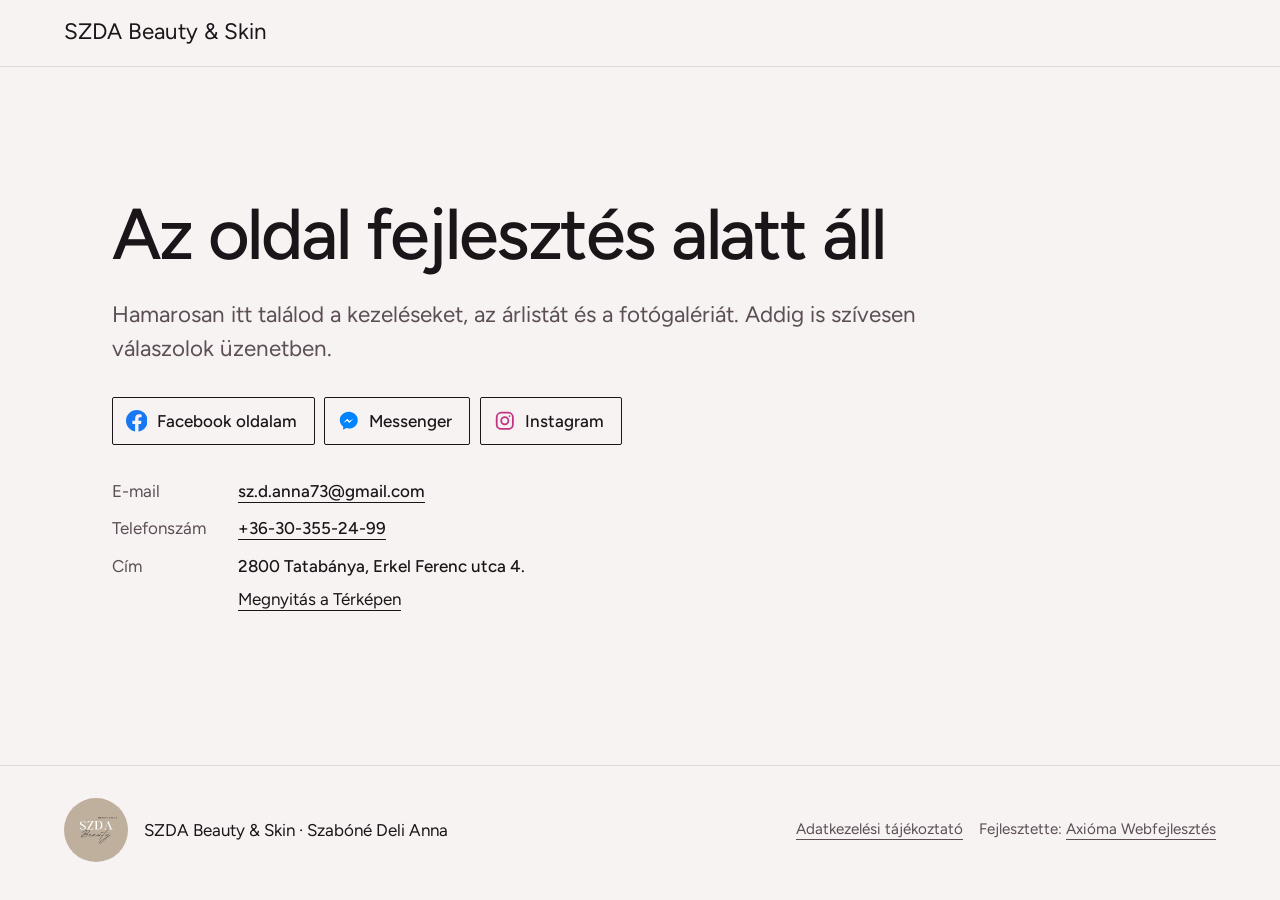
==== commit 75661d0b: "Add privacy notice and security headers" ====
--- a/index.html
+++ b/index.html
@@ -9,11 +9,6 @@
 <link rel="icon" href="img/logo-t.webp" type="image/webp">
 <link rel="preload" href="fonts/figtree-normal-400.woff2" as="font" type="font/woff2" crossorigin>
 <link rel="stylesheet" href="style.css">
-<style>
-.soon{max-width:var(--max);margin:0 auto;padding:clamp(3.5rem,10vw,8rem) var(--gutter)}
-.soon h1{font-size:clamp(2.4rem,6vw,4.5rem);letter-spacing:-.03em;margin-bottom:1.5rem}
-.soon .social{margin:2rem 0}
-</style>
 </head>
 <body>
 <header class="top">
@@ -47,6 +42,7 @@
 <footer>
   <img src="img/logo-t.webp" width="64" height="64" alt="" loading="lazy">
   <p>SZDA Beauty &amp; Skin · Szabóné Deli Anna</p>
+  <p class="legal"><a href="adatkezeles.html">Adatkezelési tájékoztató</a></p>
   <p class="credit">Fejlesztette: <a href="https://axiomaweb.hu" target="_blank" rel="noopener">Axióma Webfejlesztés</a></p>
 </footer>
 </body>
--- a/style.css
+++ b/style.css
@@ -164,8 +164,9 @@
 footer img{border-radius:50%}
 footer p{margin:0}
 footer .small{margin-left:auto}
-footer .credit{margin-left:auto;font-size:.95rem;color:var(--ink-soft)}
-footer .credit a{text-underline-offset:.3em}
+footer .legal{margin-left:auto}
+footer .legal,footer .credit{font-size:.95rem;color:var(--ink-soft)}
+footer .legal a,footer .credit a{text-underline-offset:.3em}
 
 /* lightbox */
 dialog{border:0;padding:0;background:transparent;max-width:min(94vw,56rem);max-height:94vh;overflow:visible}
@@ -188,7 +189,7 @@
   .price{text-align:left}
   .rooms{grid-template-columns:1fr 1fr}
   .about-photos img:last-child{margin-top:1.5rem}
-  footer .small,footer .credit{margin-left:0}
+  footer .small,footer .legal{margin-left:0}
 }
 @media (max-width:30rem){
   .grid{columns:2}
@@ -199,3 +200,21 @@
   .slats{animation:none;-webkit-mask-image:none;mask-image:none}
   .grid img,.btn,.soc{transition:none}
 }
+
+/* dev page */
+.soon{max-width:var(--max);margin:0 auto;padding:clamp(3.5rem,10vw,8rem) var(--gutter)}
+.soon h1{font-size:clamp(2.4rem,6vw,4.5rem);letter-spacing:-.03em;margin-bottom:1.5rem}
+.soon .social{margin:2rem 0}
+
+/* privacy page */
+.doc{max-width:46rem;margin:0 auto;padding:clamp(3rem,8vw,6rem) var(--gutter)}
+.doc h1{font-size:clamp(2.2rem,5vw,3.5rem);letter-spacing:-.03em;margin-bottom:.75rem}
+.doc h2{font-size:clamp(1.35rem,2.6vw,1.8rem);margin:2.5rem 0 .75rem}
+.doc h3{font-size:1.2rem;margin:1.75rem 0 .5rem}
+.doc p{max-width:none}
+.doc ul{padding-left:1.2rem;margin:0 0 1em}
+.doc li{margin-bottom:.45rem}
+.doc .meta{color:var(--ink-soft)}
+.doc dl{margin:0 0 1em}
+/* placeholder to be replaced before launch (flat colour, no gradient) */
+.todo{background:#fff3a6;color:var(--ink);padding:0 .25em}
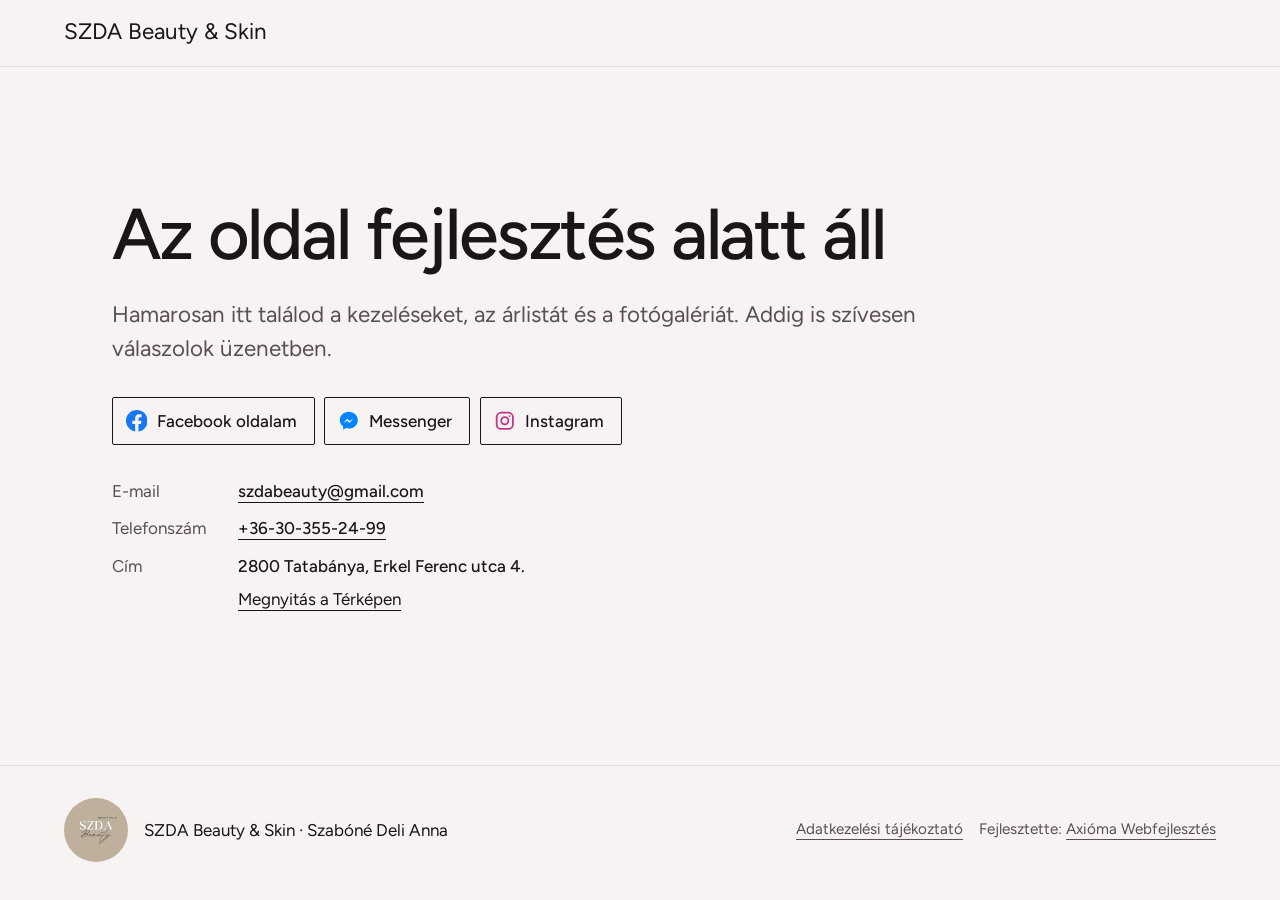
==== commit 5bb8561e: "Update site per Anna's feedback" ====
--- a/index.html
+++ b/index.html
@@ -25,13 +25,13 @@
       <li><a class="soc ms" href="https://m.me/61593783628672" rel="noopener">
         <svg viewBox="0 0 24 24" aria-hidden="true"><path fill="currentColor" d="M12 2C6.48 2 2 6.14 2 11.25c0 2.9 1.45 5.48 3.72 7.17V22l3.4-1.87c.9.25 1.86.39 2.88.39 5.52 0 10-4.14 10-9.25S17.52 2 12 2z"/><path fill="#fff" d="m5.9 14.4 4.4-4.7 2.4 2.5 4.3-2.5-4.4 4.7-2.4-2.5z"/></svg>
         <span>Messenger</span></a></li>
-      <li><a class="soc ig" href="https://www.instagram.com/annaszabonedeli/" rel="noopener">
+      <li><a class="soc ig" href="https://www.instagram.com/szdabeauty888/" rel="noopener">
         <svg viewBox="0 0 24 24" aria-hidden="true" fill="none" stroke="currentColor" stroke-width="2"><rect x="3" y="3" width="18" height="18" rx="5"/><circle cx="12" cy="12" r="4"/><circle cx="17.2" cy="6.8" r="1" fill="currentColor" stroke="none"/></svg>
         <span>Instagram</span></a></li>
     </ul>
   <dl>
       <dt>E-mail</dt>
-      <dd><a href="mailto:sz.d.anna73@gmail.com">sz.d.anna73@gmail.com</a></dd>
+      <dd><a href="mailto:szdabeauty@gmail.com">szdabeauty@gmail.com</a></dd>
       <dt>Telefonszám</dt>
       <dd><a href="tel:+36303552499">+36-30-355-24-99</a></dd>
       <dt>Cím</dt>
--- a/style.css
+++ b/style.css
@@ -59,7 +59,7 @@
   mask-image:repeating-linear-gradient(90deg,#000 0,#000 calc(var(--s) - var(--gap)),transparent calc(var(--s) - var(--gap)),transparent var(--s));
   animation:open 1.6s cubic-bezier(.2,.7,.2,1) both}
 @keyframes open{from{--gap:2.2rem}99%{--gap:0px}to{--gap:0px;-webkit-mask-image:none;mask-image:none}}
-.hero-img{float:right;width:min(40%,11rem);aspect-ratio:1/1;object-fit:cover;border-radius:2px;margin:0 0 1rem 1.5rem}
+.hero-img{float:right;width:min(42%,12rem);aspect-ratio:3/4;object-fit:cover;border-radius:2px;margin:0 0 1rem 1.5rem}
 
 /* services */
 .services,.works,.about,.studio,.book,.pro,.prices{max-width:var(--max);margin:0 auto;padding:clamp(3.5rem,8vw,7rem) var(--gutter)}
@@ -79,17 +79,8 @@
 .pro>*{max-width:var(--max);margin-left:auto;margin-right:auto;padding-left:var(--gutter);padding-right:var(--gutter)}
 .pro h2{margin-bottom:1.25rem}
 .pro .lead{color:#cdbfc4;margin-bottom:2rem}
-.acc{border-top:1px solid #4a3d44}
-.acc details,.acc-row{border-bottom:1px solid #4a3d44;margin:0;max-width:none}
-.acc summary{font:400 clamp(1.25rem,2.4vw,1.6rem)/1.3 var(--sans);padding:1rem 0;cursor:pointer;list-style:none}
-.acc summary::-webkit-details-marker{display:none}
-.acc summary::after{content:"+";float:right;font-family:var(--sans)}
-.acc details[open] summary::after{content:"\2212"}
-.acc details p{color:#cdbfc4;padding-bottom:1.25rem}
-.acc-row{font:400 clamp(1.25rem,2.4vw,1.6rem)/1.3 var(--sans);padding:1rem 0}
 
 /* services without a photo */
-.svc.plain{grid-template-columns:1fr}
 
 /* price list */
 .prices>h2{margin-bottom:1.5rem}
@@ -218,3 +209,6 @@
 .doc dl{margin:0 0 1em}
 /* placeholder to be replaced before launch (flat colour, no gradient) */
 .todo{background:#fff3a6;color:var(--ink);padding:0 .25em}
+
+/* the dark photo block and the dark intro block read as one section */
+.studio + .pro{padding-top:0}
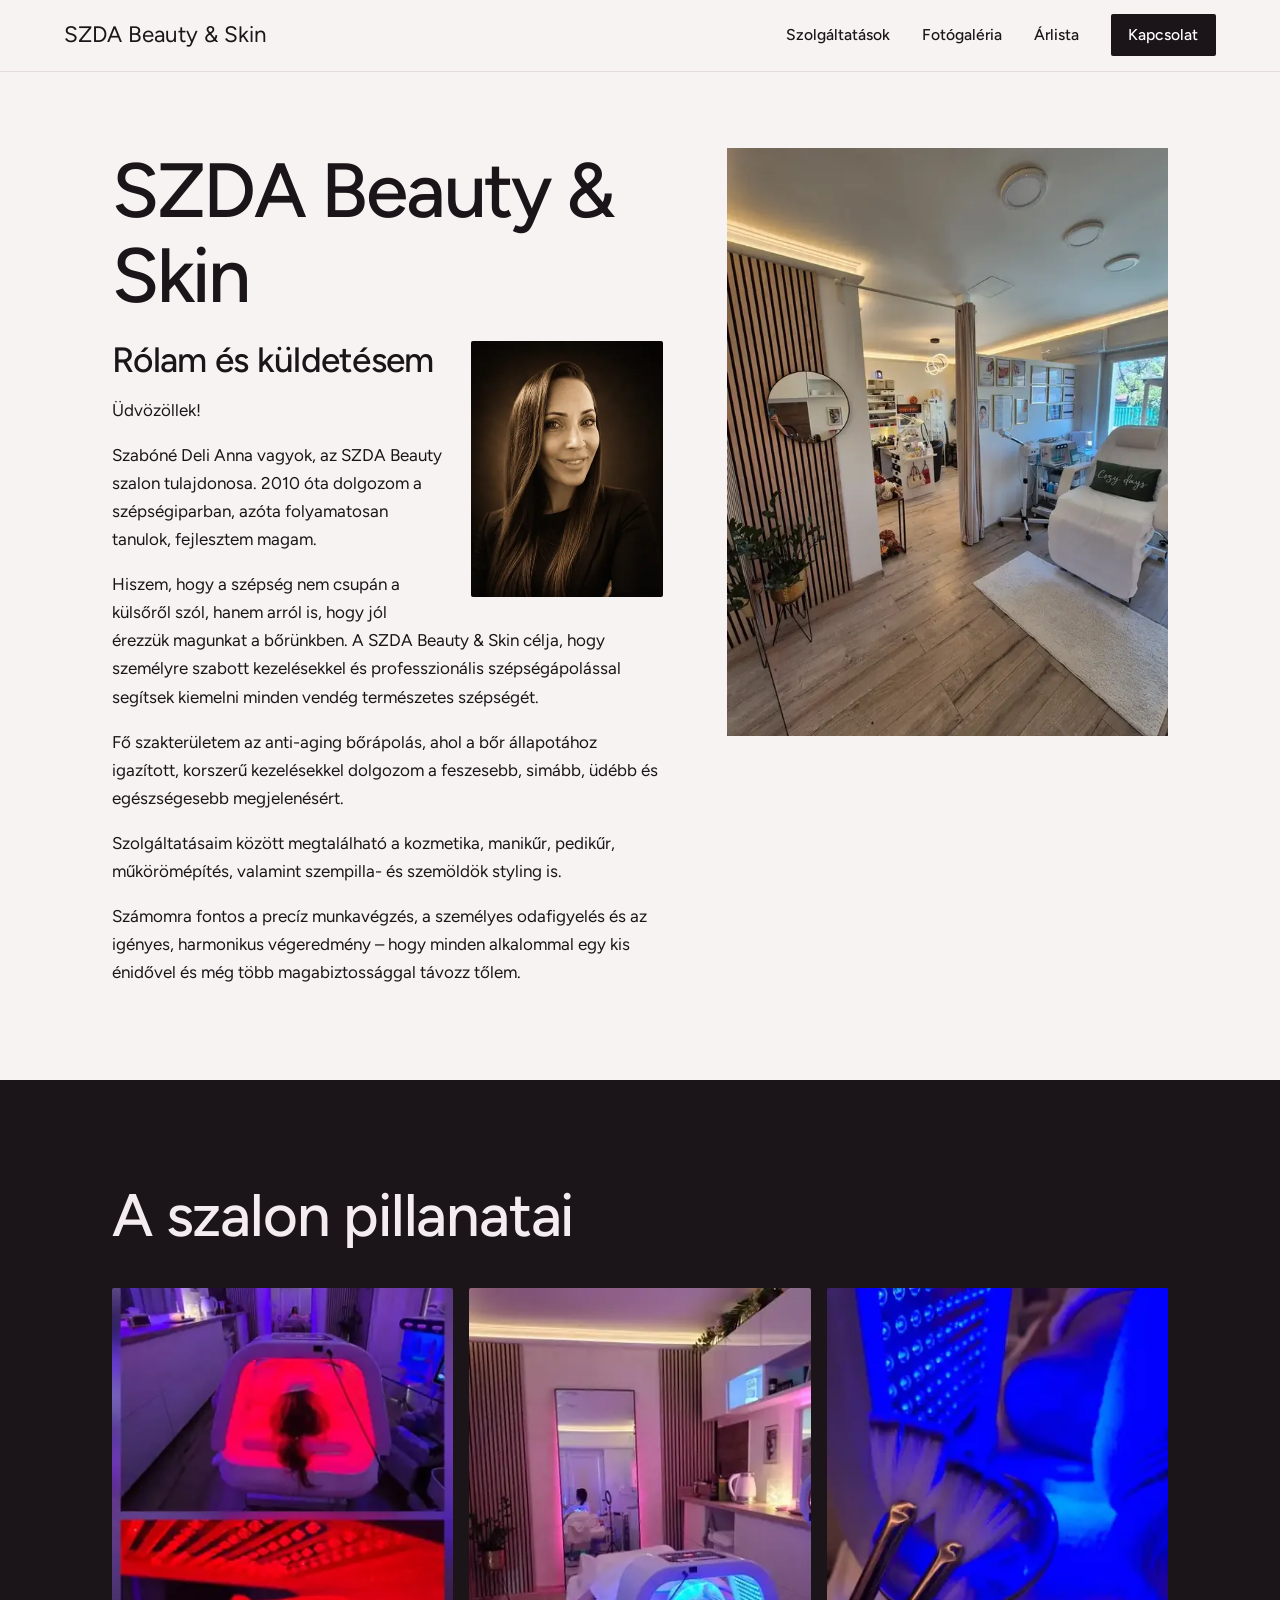
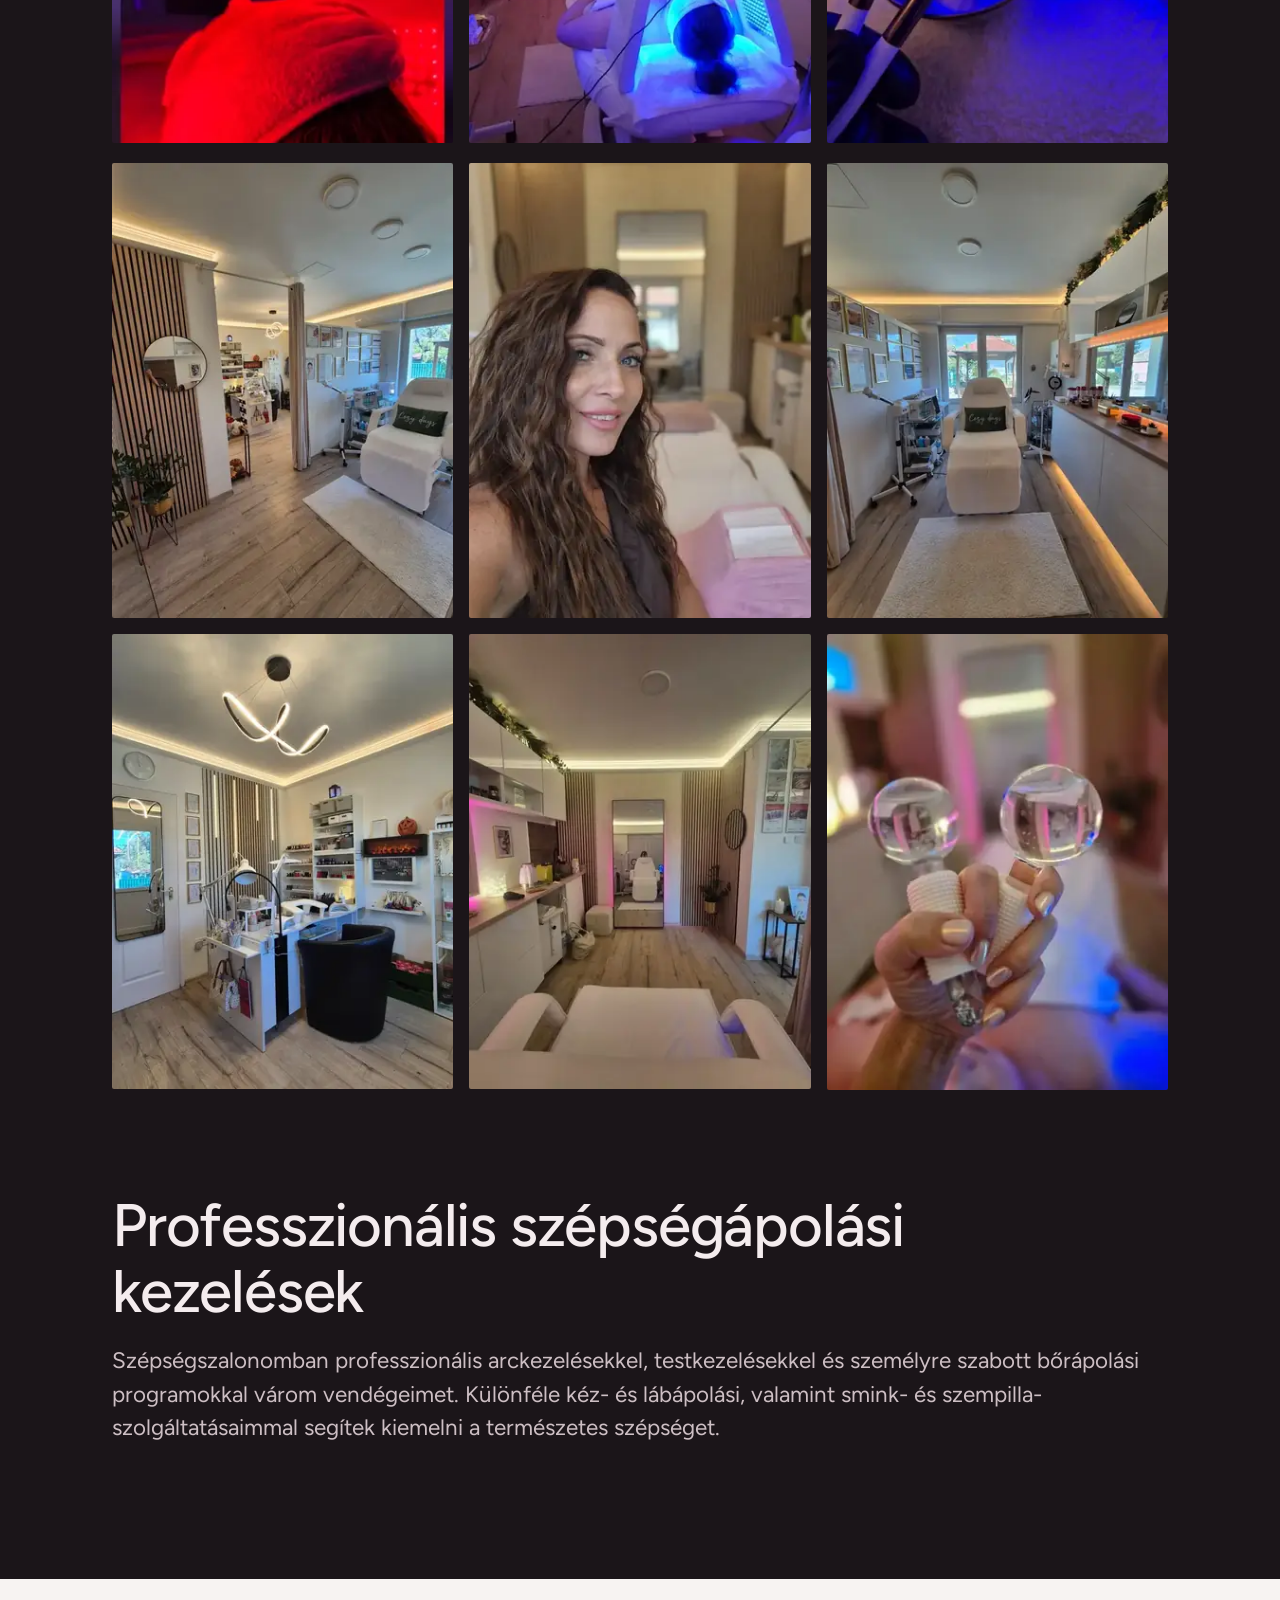
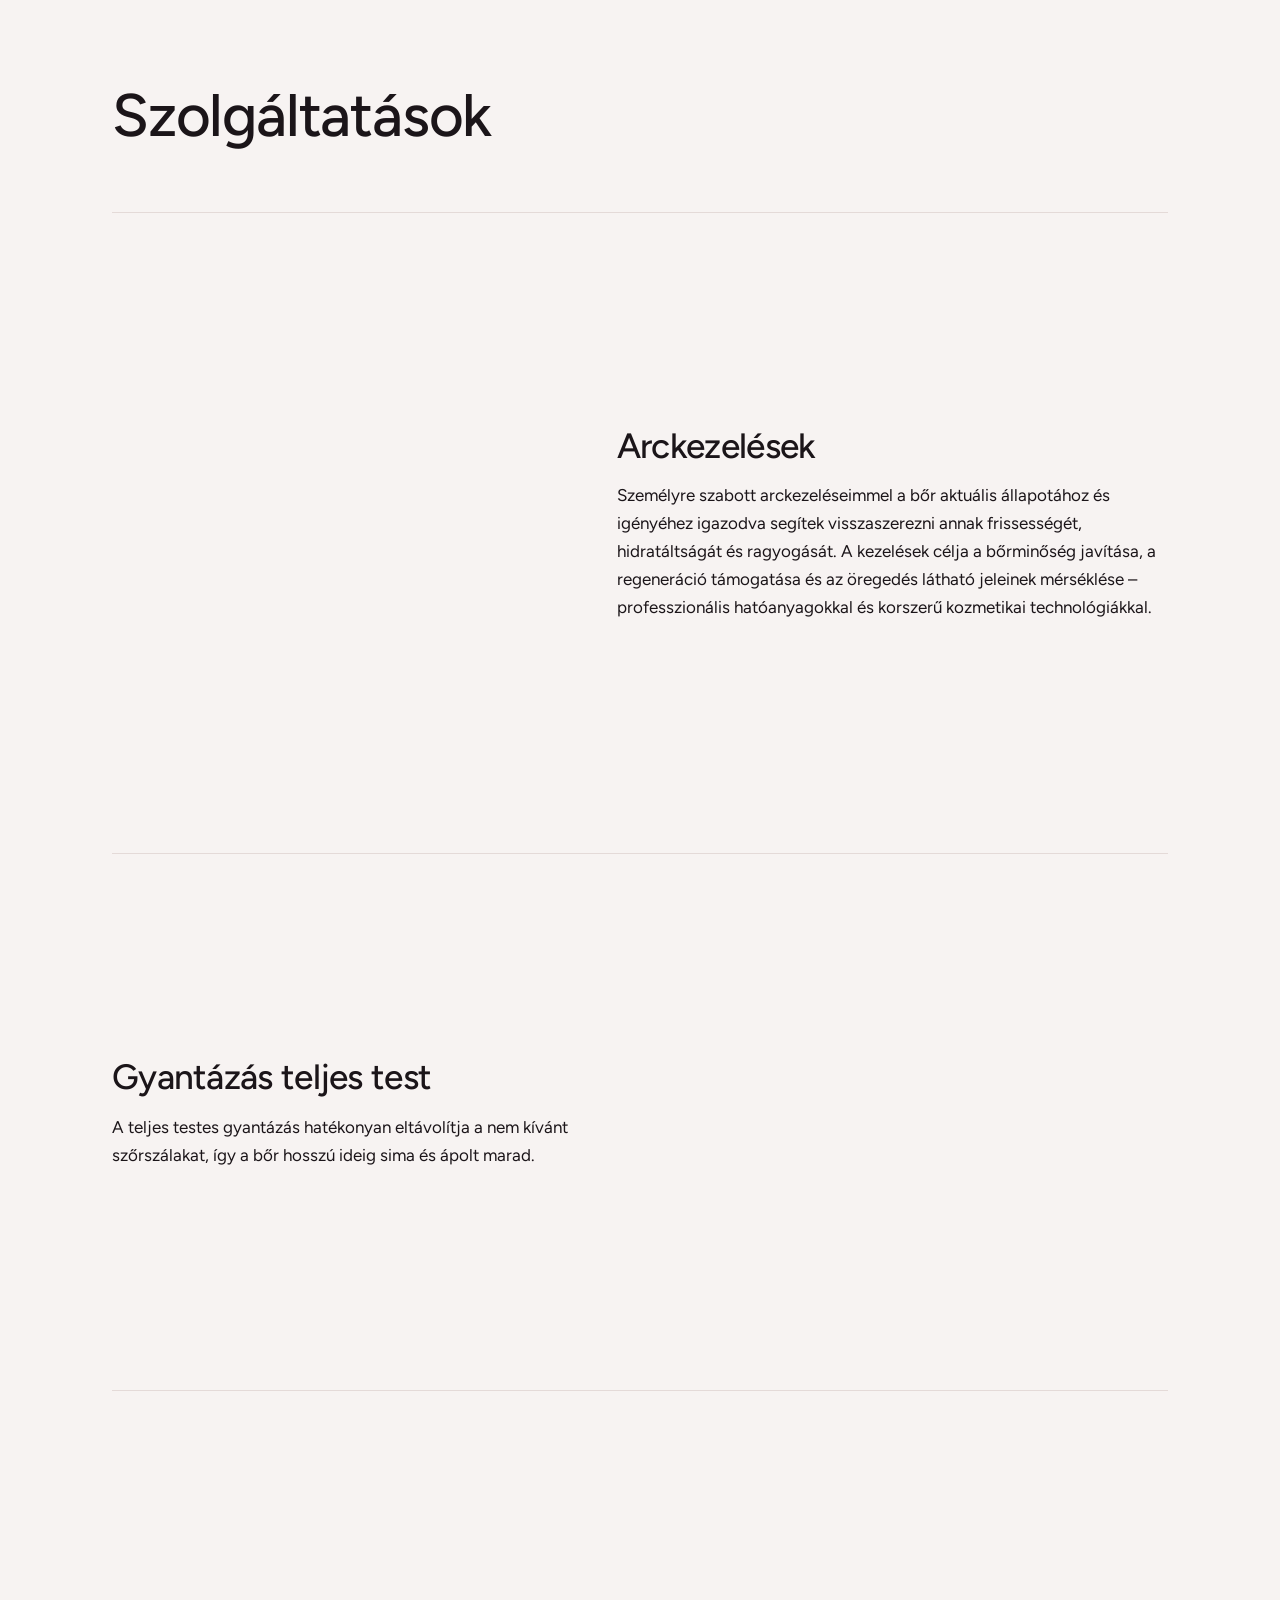
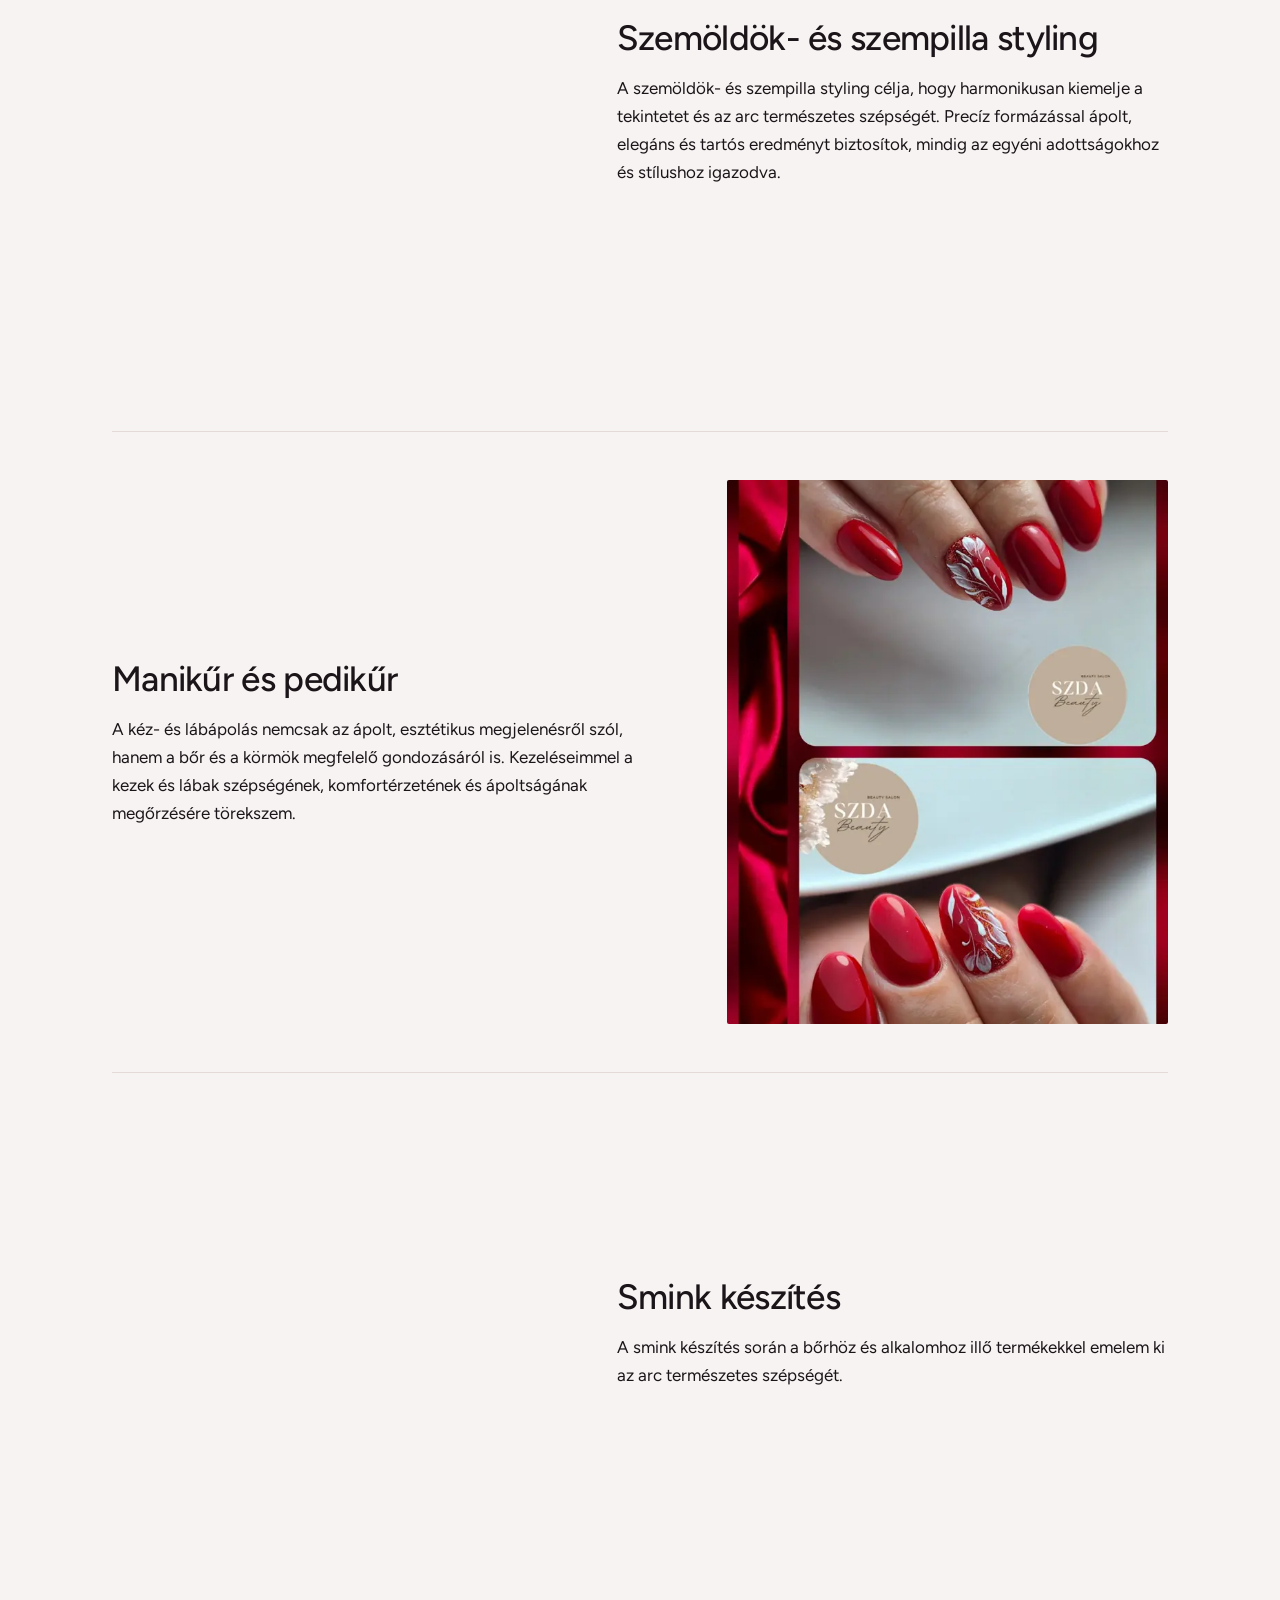
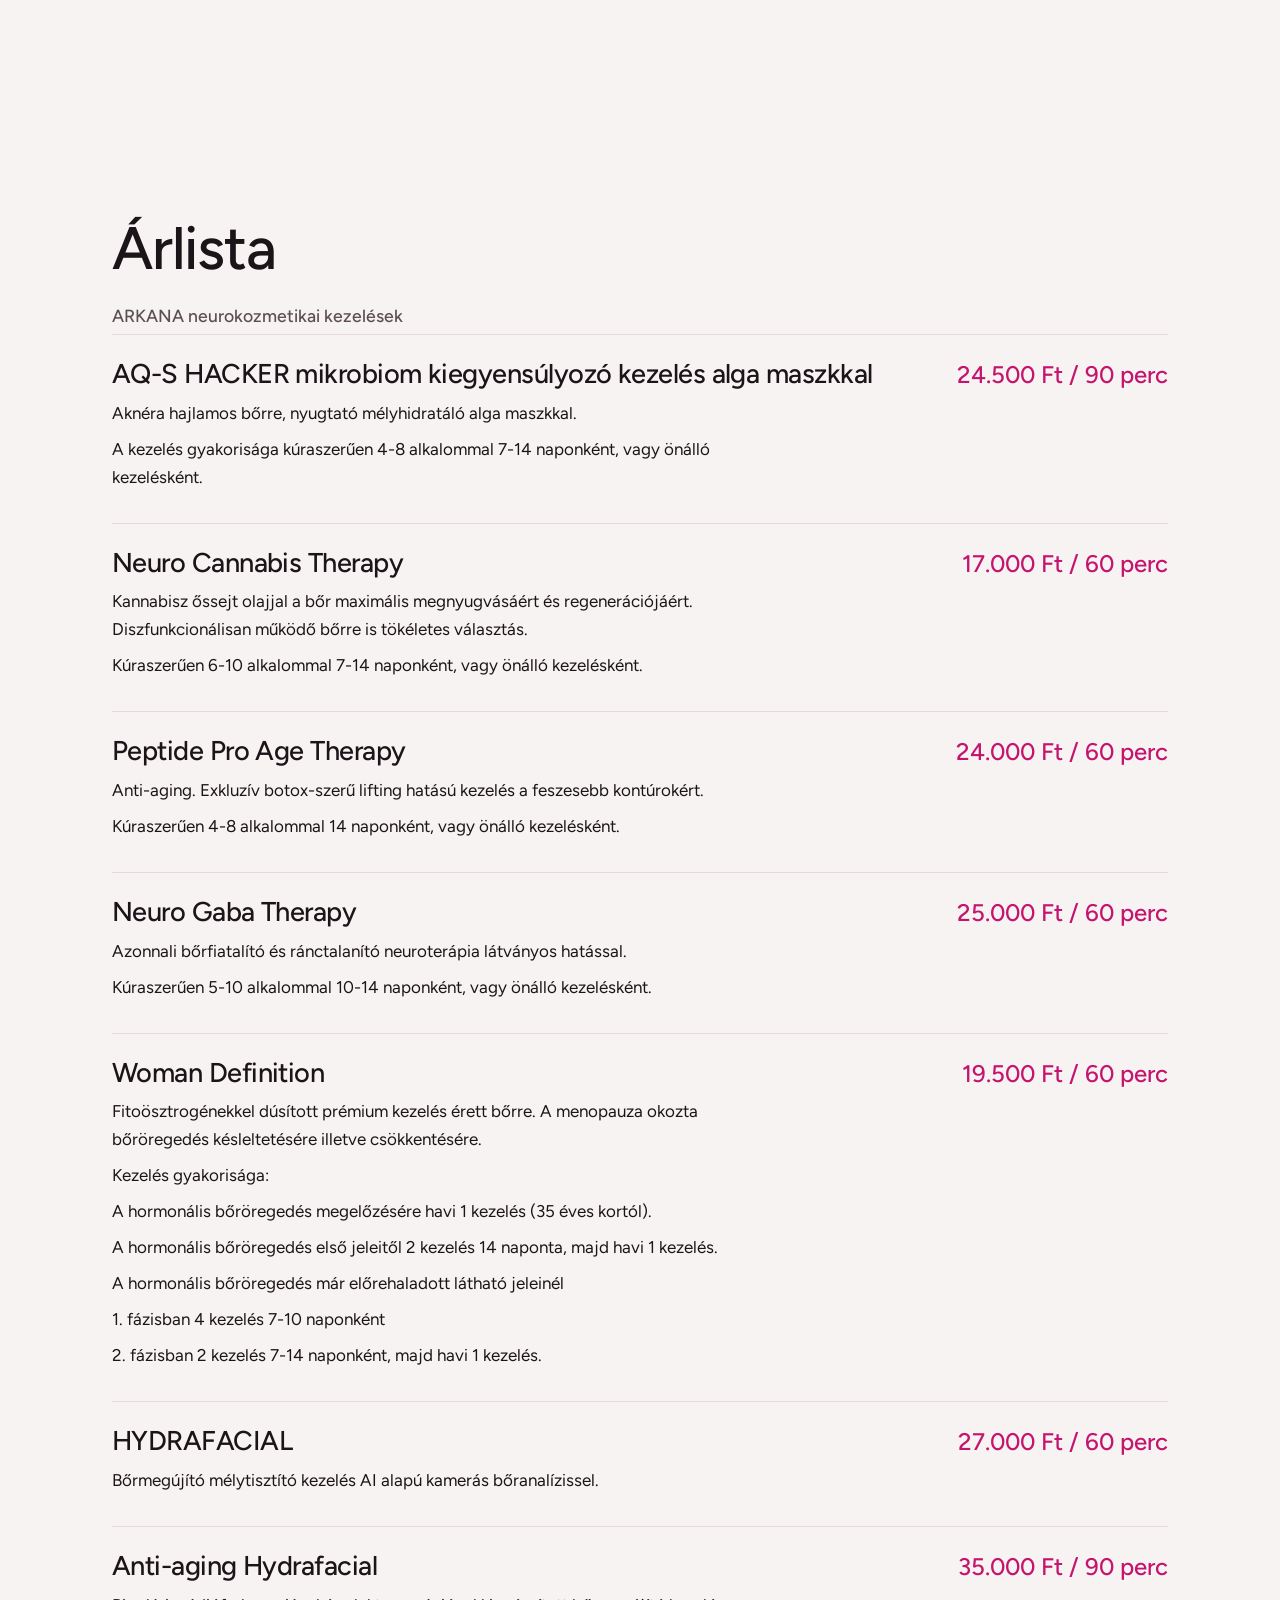
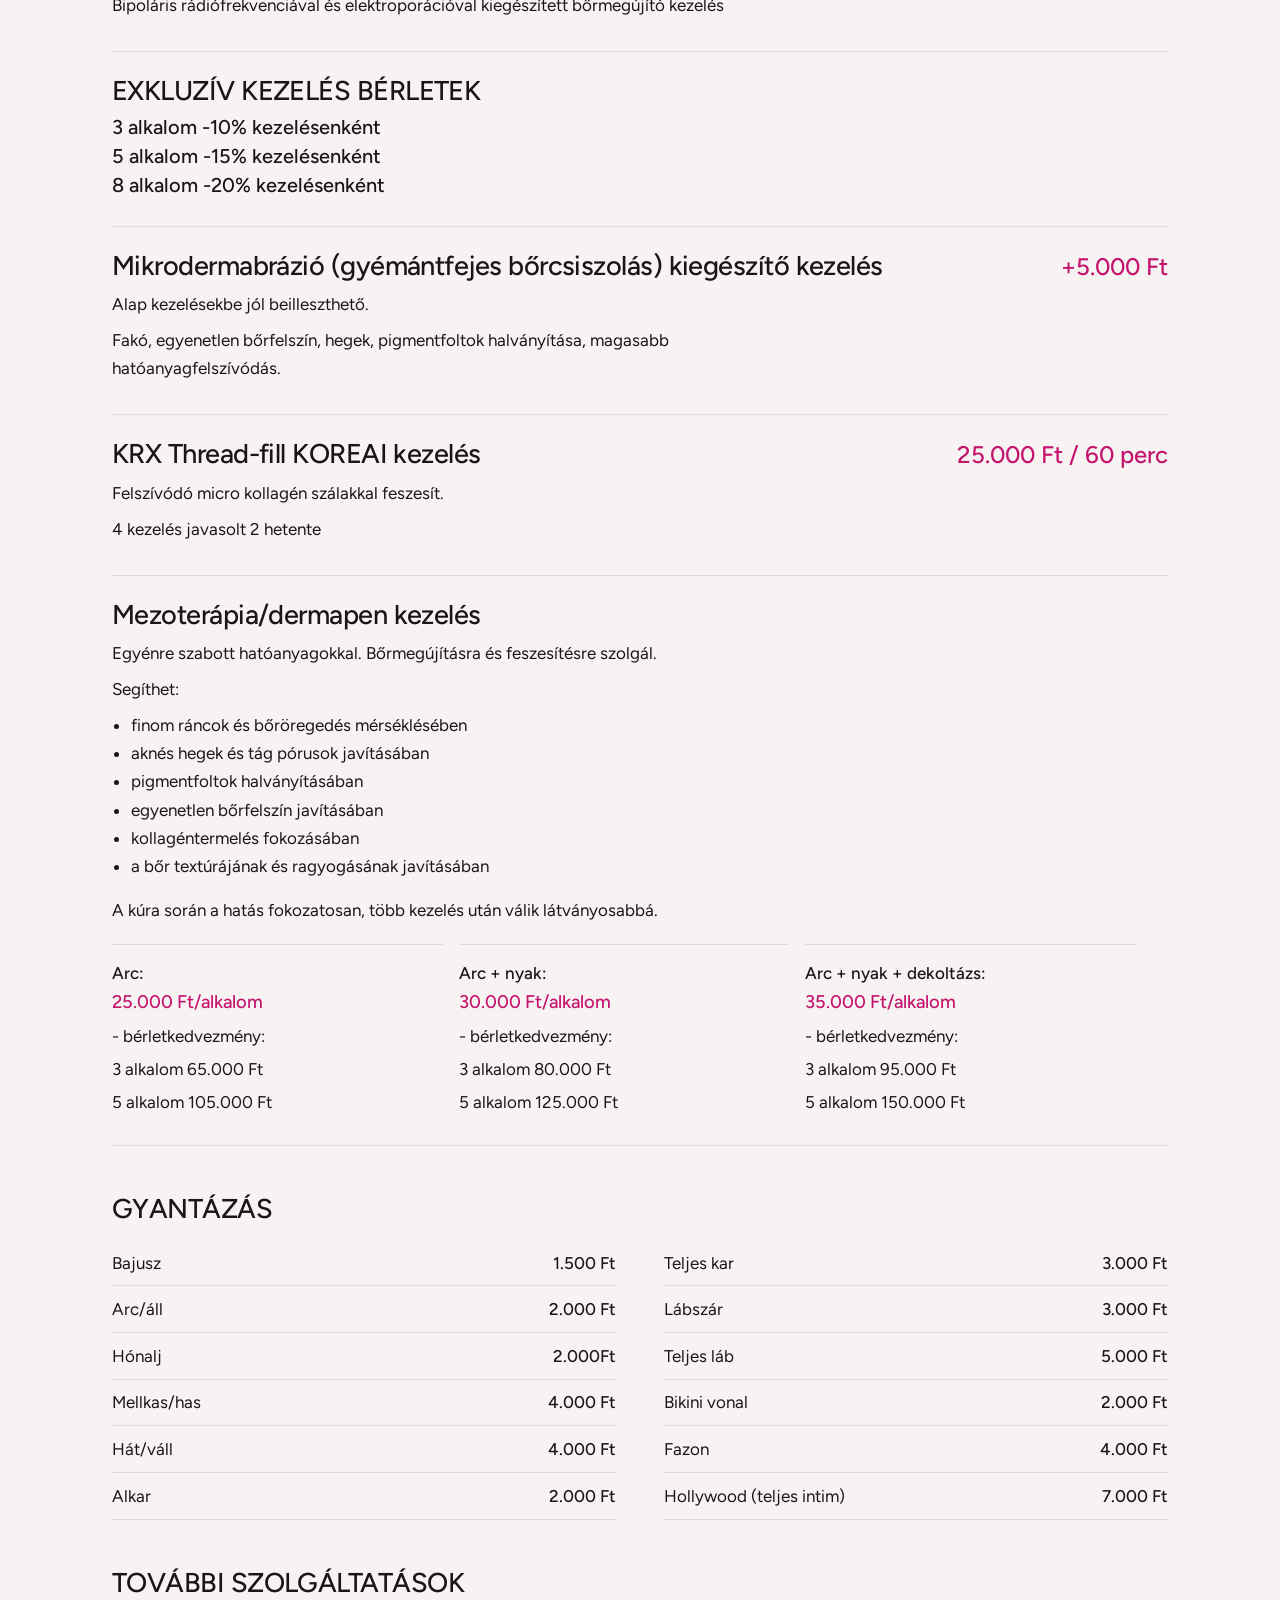
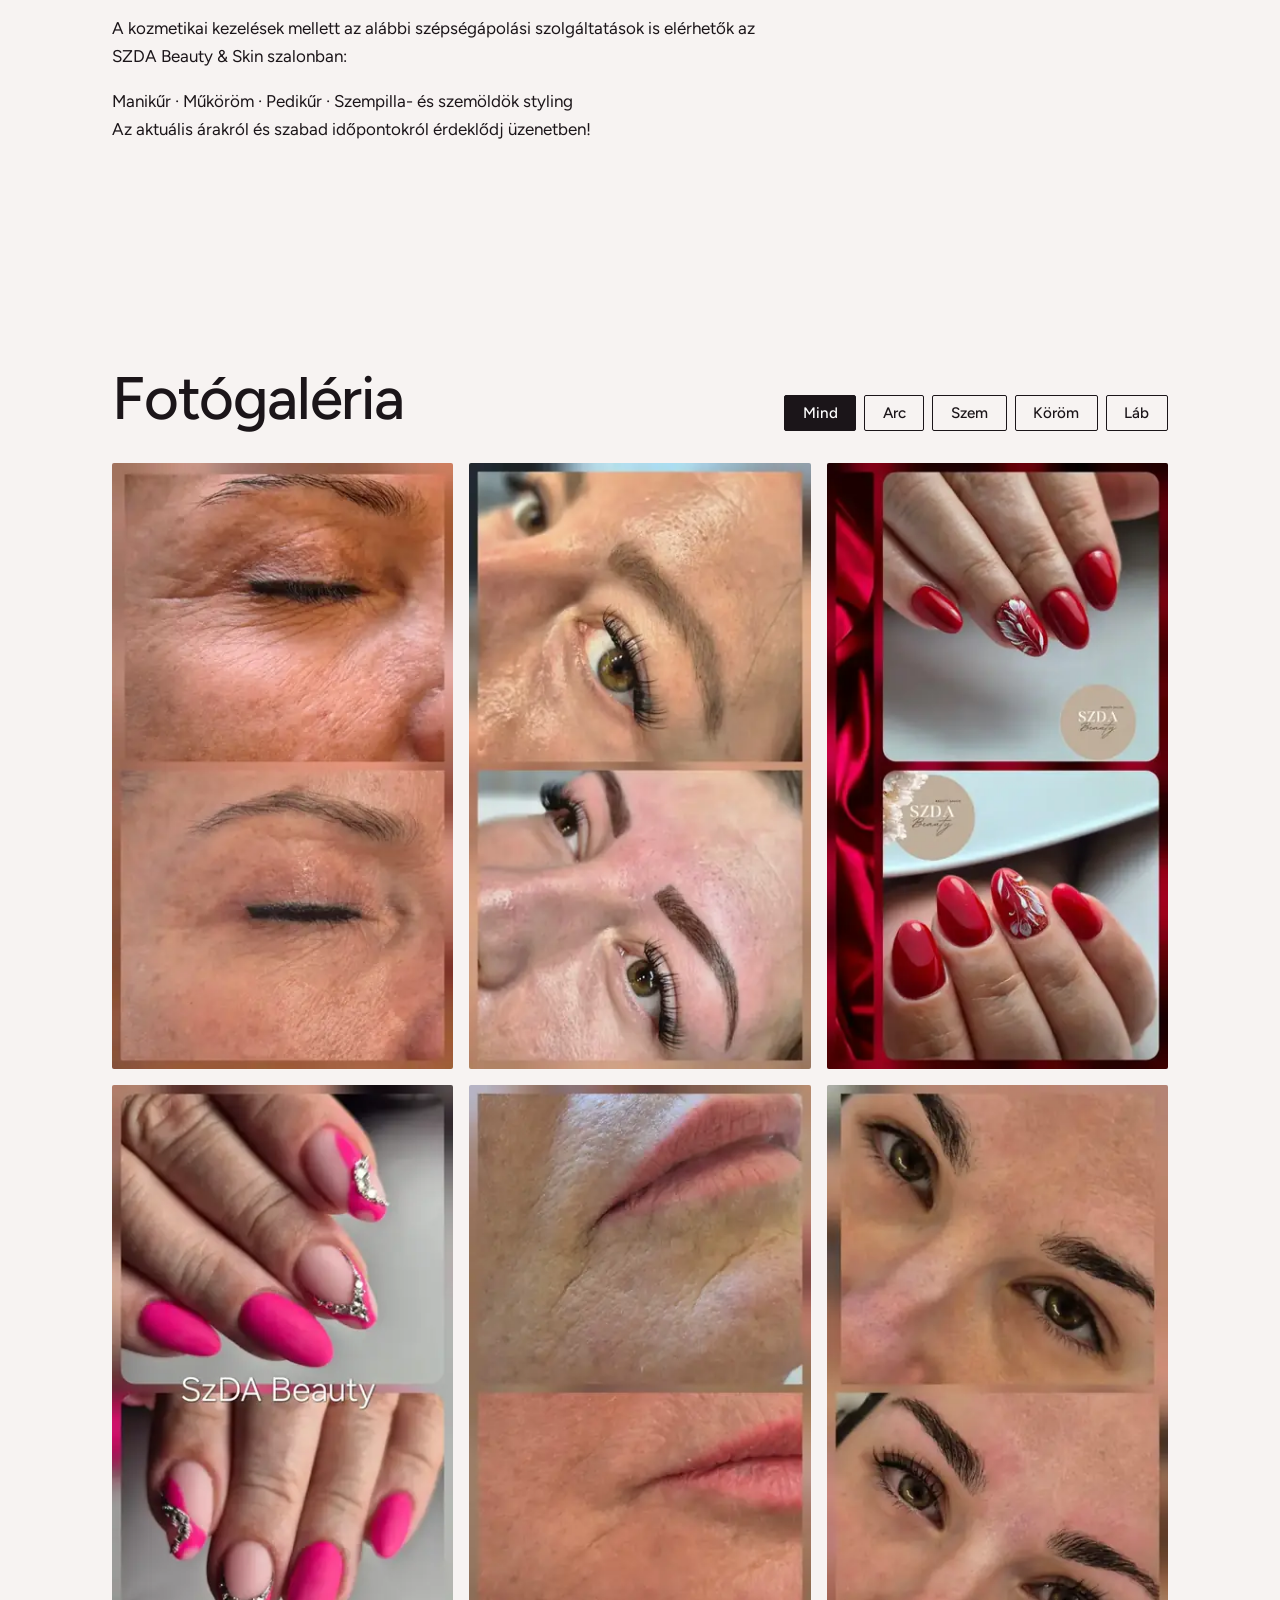
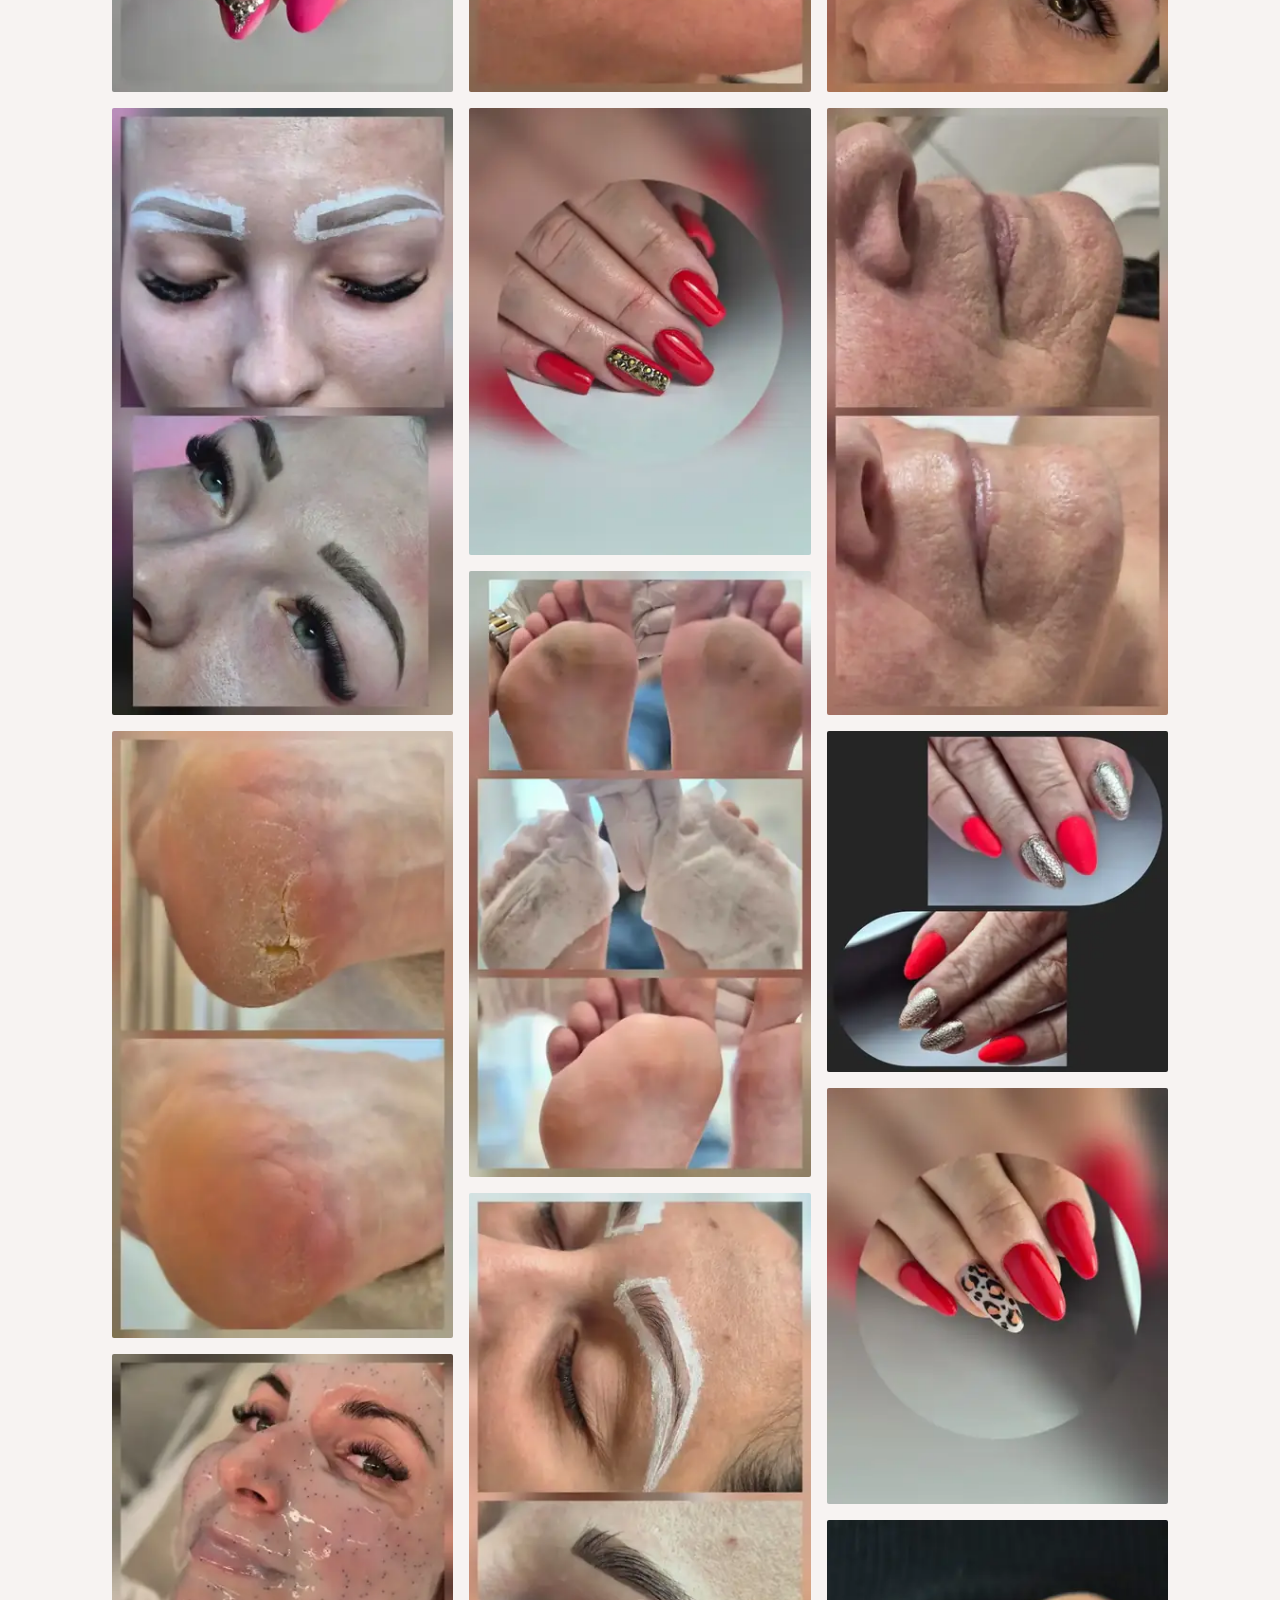
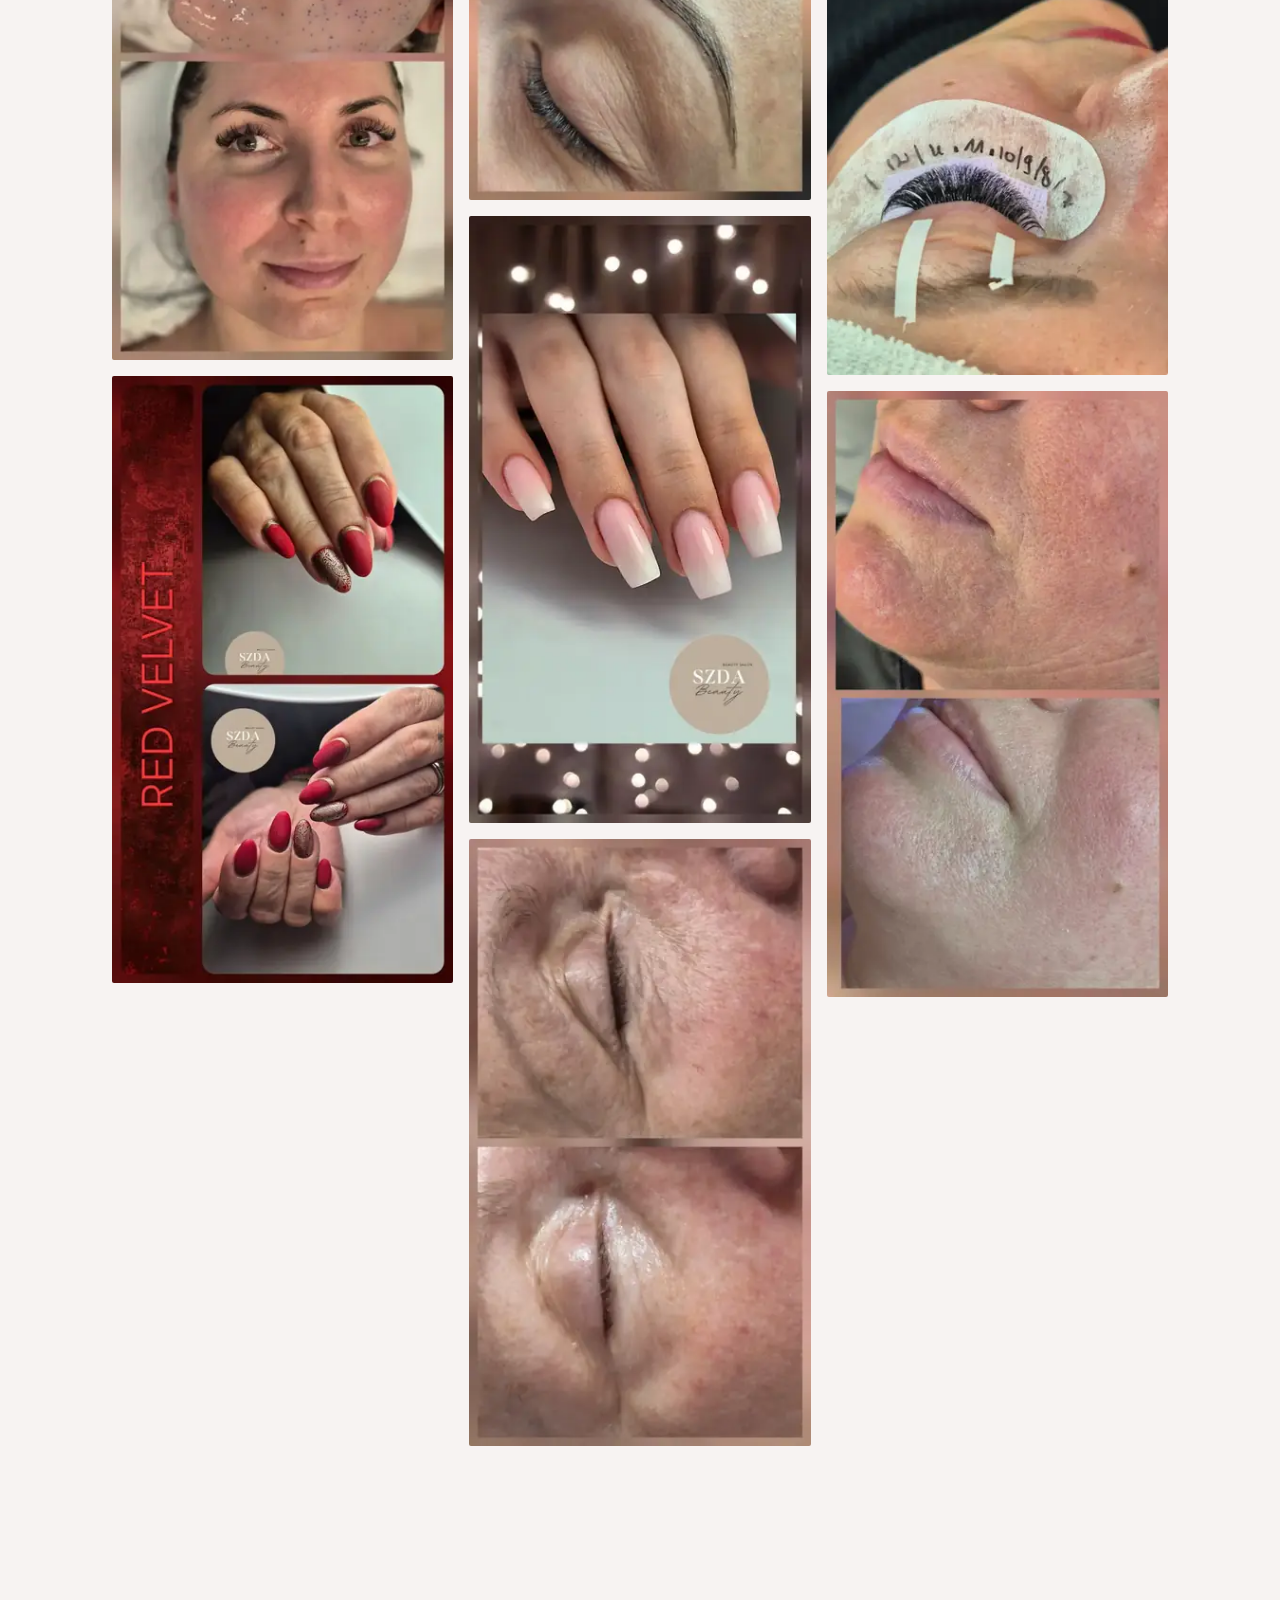
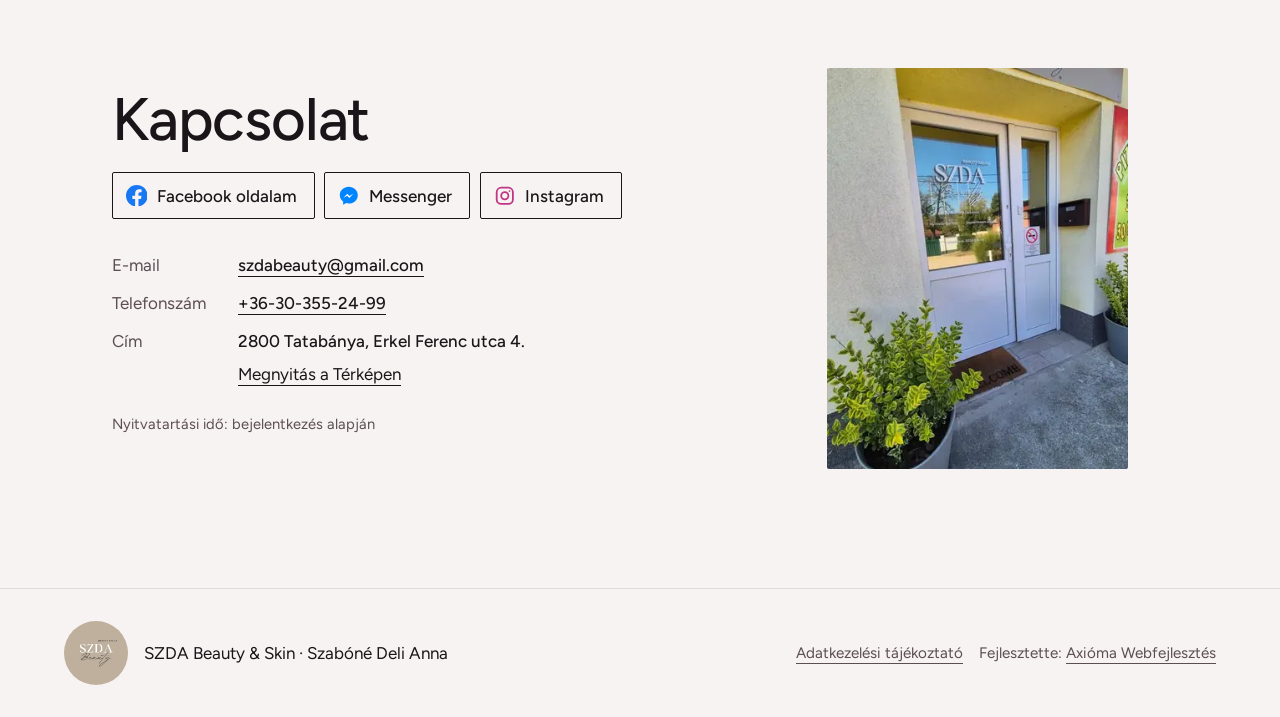
==== commit 29f8fcc2: "Go live" ====
--- a/index.html
+++ b/index.html
@@ -3,22 +3,234 @@
 <head>
 <meta charset="utf-8">
 <meta name="viewport" content="width=device-width, initial-scale=1">
-<title>SZDA Beauty &amp; Skin – hamarosan</title>
-<meta name="description" content="A SZDA Beauty &amp; Skin weboldala fejlesztés alatt áll. Addig is írj üzenetben.">
+<title>SZDA Beauty &amp; Skin – kozmetika, gyantázás, manikűr Tatabányán</title>
+<meta name="description" content="Szépségszalon Tatabányán: arckezelések, Hydrafacial, mezoterápia, gyantázás, szemöldök- és szempilla styling, manikűr, pedikűr. Időpont egyeztetés üzenetben.">
 <meta name="theme-color" content="#1b1519">
-<link rel="icon" href="img/logo-t.webp" type="image/webp">
+<link rel="canonical" href="https://szdabeauty.hu/">
+<link rel="icon" href="favicon.png" type="image/png" sizes="192x192">
+<link rel="apple-touch-icon" href="apple-touch-icon.png">
+<meta property="og:type" content="website">
+<meta property="og:locale" content="hu_HU">
+<meta property="og:site_name" content="SZDA Beauty &amp; Skin">
+<meta property="og:title" content="SZDA Beauty &amp; Skin – kozmetika, gyantázás, manikűr Tatabányán">
+<meta property="og:description" content="Szépségszalon Tatabányán: arckezelések, Hydrafacial, mezoterápia, gyantázás, szemöldök- és szempilla styling, manikűr, pedikűr. Időpont egyeztetés üzenetben.">
+<meta property="og:url" content="https://szdabeauty.hu/">
+<meta property="og:image" content="https://szdabeauty.hu/img/og.jpg">
+<meta property="og:image:width" content="1200">
+<meta property="og:image:height" content="630">
+<meta property="og:image:alt" content="A SZDA Beauty &amp; Skin szalon belső tere: fa lamellás fal és kezelőágy">
+<meta name="twitter:card" content="summary_large_image">
 <link rel="preload" href="fonts/figtree-normal-400.woff2" as="font" type="font/woff2" crossorigin>
+<link rel="preload" href="fonts/figtree-normal-500.woff2" as="font" type="font/woff2" crossorigin>
+<link rel="preload" as="image" type="image/webp" href="img/szoba-nyitott-600.webp" imagesrcset="img/szoba-nyitott-600.webp 600w, img/szoba-nyitott-900.webp 900w" imagesizes="(max-width: 52rem) calc(100vw - 2.5rem), 28rem" fetchpriority="high">
 <link rel="stylesheet" href="style.css">
+<!-- ADAT:JSONLD:START -->
+<script type="application/ld+json">{"@context":"https://schema.org","@type":"BeautySalon","@id":"https://szdabeauty.hu/#salon","name":"SZDA Beauty & Skin","url":"https://szdabeauty.hu/","image":"https://szdabeauty.hu/img/og.jpg","logo":"https://szdabeauty.hu/img/logo.webp","description":"Szépségszalon Tatabányán: arckezelések, gyantázás, szemöldök- és szempilla styling, manikűr, pedikűr, smink.","telephone":"+36303552499","email":"szdabeauty@gmail.com","address":{"@type":"PostalAddress","streetAddress":"Erkel Ferenc utca 4.","postalCode":"2800","addressLocality":"Tatabánya","addressCountry":"HU"},"founder":{"@type":"Person","name":"Szabóné Deli Anna"},"sameAs":["https://www.facebook.com/share/1HsgUf9JpY/","https://www.instagram.com/szdabeauty888/"]}</script>
+<!-- ADAT:JSONLD:END -->
+<script src="app.js" defer></script>
 </head>
 <body>
+<a class="skip" href="#tartalom">Ugrás a tartalomhoz</a>
+
 <header class="top">
-  <a class="brand" href="./" aria-label="SZDA Beauty &amp; Skin">SZDA Beauty &amp; Skin</a>
+  <a class="brand" href="#" aria-label="SZDA Beauty &amp; Skin – Kezdőlap">SZDA Beauty &amp; Skin</a>
+  <nav aria-label="Fő menü">
+    <a href="#szolgaltatasok">Szolgáltatások</a>
+    <a href="#fotogaleria">Fotógaléria</a>
+    <a href="#arlista">Árlista</a>
+    <a class="pill" href="#kapcsolat">Kapcsolat</a>
+  </nav>
 </header>
 
-<main id="tartalom" class="soon">
-  <h1>Az oldal fejlesztés alatt áll</h1>
-  <p class="lead">Hamarosan itt találod a kezeléseket, az árlistát és a fotógalériát. Addig is szívesen válaszolok üzenetben.</p>
-  <ul class="social">
+<main id="tartalom">
+
+<section class="hero">
+  <div class="hero-head">
+    <h1>SZDA Beauty &amp; Skin</h1>
+  </div>
+  <div class="hero-photo">
+    <img class="slats" src="img/szoba-nyitott-900.webp" srcset="img/szoba-nyitott-600.webp 600w, img/szoba-nyitott-900.webp 900w" sizes="(max-width: 52rem) calc(100vw - 2.5rem), 28rem" width="1125" height="1500" fetchpriority="high" decoding="async" alt="A szalon belső tere: fa lamellás fal, kozmetikai kezelőágy, a háttérben a körömasztal">
+  </div>
+  <div class="hero-text">
+    <img class="hero-img" src="img/anna-profil.webp" srcset="img/anna-profil-t.webp 360w, img/anna-profil.webp 720w" sizes="(max-width: 52rem) 42vw, 12rem" width="720" height="960" decoding="async" alt="Szabóné Deli Anna profilképe">
+    <h2>Rólam és küldetésem</h2>
+    <p>Üdvözöllek!</p>
+    <p>Szabóné Deli Anna vagyok, az SZDA Beauty szalon tulajdonosa. 2010 óta dolgozom a szépségiparban, azóta folyamatosan tanulok, fejlesztem magam.</p>
+    <p>Hiszem, hogy a szépség nem csupán a külsőről szól, hanem arról is, hogy jól érezzük magunkat a bőrünkben. A SZDA Beauty &amp; Skin célja, hogy személyre szabott kezelésekkel és professzionális szépségápolással segítsek kiemelni minden vendég természetes szépségét.</p>
+    <p>Fő szakterületem az anti-aging bőrápolás, ahol a bőr állapotához igazított, korszerű kezelésekkel dolgozom a feszesebb, simább, üdébb és egészségesebb megjelenésért.</p>
+    <p>Szolgáltatásaim között megtalálható a kozmetika, manikűr, pedikűr, műkörömépítés, valamint szempilla- és szemöldök styling is.</p>
+    <p>Számomra fontos a precíz munkavégzés, a személyes odafigyelés és az igényes, harmonikus végeredmény – hogy minden alkalommal egy kis énidővel és még több magabiztossággal távozz tőlem.</p>
+  </div>
+</section>
+
+<section id="szalon" class="studio">
+  <h2>A szalon pillanatai</h2>
+  <div class="glow">
+    <img src="img/led-piros-t.webp" srcset="img/led-piros-s.webp 360w, img/led-piros-t.webp 640w" sizes="(max-width: 52rem) 45vw, 340px" loading="lazy" decoding="async" width="640" height="1138" alt="Piros LED fényterápia, a vendég a lámpa alatt fekszik">
+    <img src="img/led-maszk-t.webp" srcset="img/led-maszk-s.webp 360w, img/led-maszk-t.webp 640w" sizes="(max-width: 52rem) 45vw, 340px" loading="lazy" decoding="async" width="636" height="848" alt="Kék LED fényterápia a szoba rózsaszín fényében">
+    <img src="img/led-kek-t.webp" srcset="img/led-kek-s.webp 360w, img/led-kek-t.webp 640w" sizes="(max-width: 52rem) 45vw, 340px" loading="lazy" decoding="async" width="640" height="853" alt="Két legyező alakú maszkecset a kék LED-lámpa előtt">
+  </div>
+  <div class="rooms">
+    <img src="img/szoba-nyitott-t.webp" srcset="img/szoba-nyitott-s.webp 360w, img/szoba-nyitott-t.webp 640w" sizes="(max-width: 52rem) 45vw, 340px" loading="lazy" decoding="async" width="640" height="853" alt="A szalon belső tere: fa lamellás fal, kozmetikai kezelőágy, a háttérben a körömasztal">
+    <img src="img/anna-szelfi-t.webp" srcset="img/anna-szelfi-s.webp 360w, img/anna-szelfi-t.webp 640w" sizes="(max-width: 52rem) 45vw, 340px" loading="lazy" decoding="async" width="636" height="848" alt="Szabóné Deli Anna a kezelőben">
+    <img src="img/kezelo-szoba-t.webp" srcset="img/kezelo-szoba-s.webp 360w, img/kezelo-szoba-t.webp 640w" sizes="(max-width: 52rem) 45vw, 340px" loading="lazy" decoding="async" width="640" height="853" alt="Kozmetikai kezelőágy 'Cozy days' párnával, mellette a gőzölő és a falon oklevelek">
+    <img src="img/korom-asztal-t.webp" srcset="img/korom-asztal-s.webp 360w, img/korom-asztal-t.webp 640w" sizes="(max-width: 52rem) 45vw, 340px" loading="lazy" decoding="async" width="640" height="853" alt="Körömasztal, fali polcok géllakkokkal és fekete fotel a vendégnek">
+    <img src="img/szoba-agy-t.webp" srcset="img/szoba-agy-s.webp 360w, img/szoba-agy-t.webp 640w" sizes="(max-width: 52rem) 45vw, 340px" loading="lazy" decoding="async" width="640" height="853" alt="Kezelőszoba a tükörrel és a rózsaszín fényszalaggal">
+    <img src="img/jegglobusz-t.webp" srcset="img/jegglobusz-s.webp 360w, img/jegglobusz-t.webp 640w" sizes="(max-width: 52rem) 45vw, 340px" loading="lazy" decoding="async" width="640" height="853" alt="Két hideg üveggömb arcmasszázshoz">
+  </div>
+</section>
+
+<section class="pro">
+  <h2>Professzionális szépségápolási kezelések</h2>
+  <p class="lead">Szépségszalonomban professzionális arckezelésekkel, testkezelésekkel és személyre szabott bőrápolási programokkal várom vendégeimet. Különféle kéz- és lábápolási, valamint smink- és szempilla-szolgáltatásaimmal segítek kiemelni a természetes szépséget.</p>
+</section>
+
+<section id="szolgaltatasok" class="services">
+  <h2>Szolgáltatások</h2>
+
+  <article class="svc">
+    <div class="svc-img"><img src="img/rf-arckezeles-t.webp" srcset="img/rf-arckezeles-s.webp 360w, img/rf-arckezeles-t.webp 640w" sizes="(max-width: 52rem) calc(100vw - 2.5rem), 440px" loading="lazy" decoding="async" width="640" height="853" alt="Arckezelés géppel, fekvő vendégen"></div>
+    <div class="svc-body">
+      <h3>Arckezelések</h3>
+      <p>Személyre szabott arckezeléseimmel a bőr aktuális állapotához és igényéhez igazodva segítek visszaszerezni annak frissességét, hidratáltságát és ragyogását. A kezelések célja a bőrminőség javítása, a regeneráció támogatása és az öregedés látható jeleinek mérséklése – professzionális hatóanyagokkal és korszerű kozmetikai technológiákkal.</p>
+    </div>
+  </article>
+
+  <article class="svc flip">
+    <div class="svc-img"><img src="img/gyantazas-t.webp" srcset="img/gyantazas-s.webp 360w, img/gyantazas-t.webp 640w" sizes="(max-width: 52rem) calc(100vw - 2.5rem), 440px" loading="lazy" decoding="async" width="640" height="640" alt="Gyantázás: meleg gyanta felvitele a lábszárra, mellette gyertyák és virágok"></div>
+    <div class="svc-body">
+      <h3>Gyantázás teljes test</h3>
+      <p>A teljes testes gyantázás hatékonyan eltávolítja a nem kívánt szőrszálakat, így a bőr hosszú ideig sima és ápolt marad.</p>
+    </div>
+  </article>
+
+  <article class="svc">
+    <div class="svc-img"><img src="img/szempilla-szemoldok-t.webp" srcset="img/szempilla-szemoldok-s.webp 360w, img/szempilla-szemoldok-t.webp 640w" sizes="(max-width: 52rem) calc(100vw - 2.5rem), 440px" loading="lazy" decoding="async" width="640" height="1138" alt="Szemöldök és szempilla előtte és utána"></div>
+    <div class="svc-body">
+      <h3>Szemöldök- és szempilla styling</h3>
+      <p>A szemöldök- és szempilla styling célja, hogy harmonikusan kiemelje a tekintetet és az arc természetes szépségét. Precíz formázással ápolt, elegáns és tartós eredményt biztosítok, mindig az egyéni adottságokhoz és stílushoz igazodva.</p>
+    </div>
+  </article>
+
+  <article class="svc flip">
+    <div class="svc-img"><img src="img/korom-piros-virag-t.webp" srcset="img/korom-piros-virag-s.webp 360w, img/korom-piros-virag-t.webp 640w" sizes="(max-width: 52rem) calc(100vw - 2.5rem), 440px" loading="lazy" decoding="async" width="640" height="1138" alt="Piros géllakk fehér virágmintával"></div>
+    <div class="svc-body">
+      <h3>Manikűr és pedikűr</h3>
+      <p>A kéz- és lábápolás nemcsak az ápolt, esztétikus megjelenésről szól, hanem a bőr és a körmök megfelelő gondozásáról is. Kezeléseimmel a kezek és lábak szépségének, komfortérzetének és ápoltságának megőrzésére törekszem.</p>
+    </div>
+  </article>
+
+  <article class="svc">
+    <div class="svc-img"><img src="img/smink-t.webp" srcset="img/smink-s.webp 360w, img/smink-t.webp 640w" sizes="(max-width: 52rem) calc(100vw - 2.5rem), 440px" loading="lazy" decoding="async" width="640" height="640" alt="Szemhéjpúder paletta és sminkecsetek"></div>
+    <div class="svc-body">
+      <h3>Smink készítés</h3>
+      <p>A smink készítés során a bőrhöz és alkalomhoz illő termékekkel emelem ki az arc természetes szépségét.</p>
+    </div>
+  </article>
+</section>
+
+<section id="arlista" class="prices">
+  <h2>Árlista</h2>
+  <!-- ARAK:START -->
+  <p class="group">ARKANA neurokozmetikai kezelések</p>
+  <div class="items">
+    <article class="item">
+      <div class="item-text"><h3>AQ-S HACKER mikrobiom kiegyensúlyozó kezelés alga maszkkal</h3><p>Aknéra hajlamos bőrre, nyugtató mélyhidratáló alga maszkkal.</p><p>A kezelés gyakorisága kúraszerűen 4-8 alkalommal 7-14 naponként, vagy önálló kezelésként.</p></div>
+      <p class="price">24.500 Ft / 90 perc</p>
+    </article>
+    <article class="item">
+      <div class="item-text"><h3>Neuro Cannabis Therapy</h3><p>Kannabisz őssejt olajjal a bőr maximális megnyugvásáért és regenerációjáért. Diszfunkcionálisan működő bőrre is tökéletes választás.</p><p>Kúraszerűen 6-10 alkalommal 7-14 naponként, vagy önálló kezelésként.</p></div>
+      <p class="price">17.000 Ft / 60 perc</p>
+    </article>
+    <article class="item">
+      <div class="item-text"><h3>Peptide Pro Age Therapy</h3><p>Anti-aging. Exkluzív botox-szerű lifting hatású kezelés a feszesebb kontúrokért.</p><p>Kúraszerűen 4-8 alkalommal 14 naponként, vagy önálló kezelésként.</p></div>
+      <p class="price">24.000 Ft / 60 perc</p>
+    </article>
+    <article class="item">
+      <div class="item-text"><h3>Neuro Gaba Therapy</h3><p>Azonnali bőrfiatalító és ránctalanító neuroterápia látványos hatással.</p><p>Kúraszerűen 5-10 alkalommal 10-14 naponként, vagy önálló kezelésként.</p></div>
+      <p class="price">25.000 Ft / 60 perc</p>
+    </article>
+    <article class="item">
+      <div class="item-text"><h3>Woman Definition</h3><p>Fitoösztrogénekkel dúsított prémium kezelés érett bőrre. A menopauza okozta bőröregedés késleltetésére illetve csökkentésére.</p><p>Kezelés gyakorisága:</p><p>A hormonális bőröregedés megelőzésére havi 1 kezelés (35 éves kortól).</p><p>A hormonális bőröregedés első jeleitől 2 kezelés 14 naponta, majd havi 1 kezelés.</p><p>A hormonális bőröregedés már előrehaladott látható jeleinél</p><p>1. fázisban 4 kezelés 7-10 naponként</p><p>2. fázisban 2 kezelés 7-14 naponként, majd havi 1 kezelés.</p></div>
+      <p class="price">19.500 Ft / 60 perc</p>
+    </article>
+    <article class="item">
+      <div class="item-text"><h3>HYDRAFACIAL</h3><p>Bőrmegújító mélytisztító kezelés AI alapú kamerás bőranalízissel.</p></div>
+      <p class="price">27.000 Ft / 60 perc</p>
+    </article>
+    <article class="item">
+      <div class="item-text"><h3>Anti-aging Hydrafacial</h3><p>Bipoláris rádiófrekvenciával és elektroporációval kiegészített bőrmegújító kezelés</p></div>
+      <p class="price">35.000 Ft / 90 perc</p>
+    </article>
+    <article class="item bundle">
+      <div class="item-text"><h3>EXKLUZÍV KEZELÉS BÉRLETEK</h3><p class="deal">3 alkalom -10% kezelésenként</p><p class="deal">5 alkalom -15% kezelésenként</p><p class="deal">8 alkalom -20% kezelésenként</p></div>
+    </article>
+    <article class="item">
+      <div class="item-text"><h3>Mikrodermabrázió (gyémántfejes bőrcsiszolás) kiegészítő kezelés</h3><p>Alap kezelésekbe jól beilleszthető.</p><p>Fakó, egyenetlen bőrfelszín, hegek, pigmentfoltok halványítása, magasabb hatóanyagfelszívódás.</p></div>
+      <p class="price">+5.000 Ft</p>
+    </article>
+    <article class="item">
+      <div class="item-text"><h3>KRX Thread-fill KOREAI kezelés</h3><p>Felszívódó micro kollagén szálakkal feszesít.</p><p>4 kezelés javasolt 2 hetente</p></div>
+      <p class="price">25.000 Ft / 60 perc</p>
+    </article>
+    <article class="item">
+      <div class="item-text"><h3>Mezoterápia/dermapen kezelés</h3><p>Egyénre szabott hatóanyagokkal. Bőrmegújításra és feszesítésre szolgál.</p><p>Segíthet:</p><ul class="plain-list"><li>finom ráncok és bőröregedés mérséklésében</li><li>aknés hegek és tág pórusok javításában</li><li>pigmentfoltok halványításában</li><li>egyenetlen bőrfelszín javításában</li><li>kollagéntermelés fokozásában</li><li>a bőr textúrájának és ragyogásának javításában</li></ul><p>A kúra során a hatás fokozatosan, több kezelés után válik látványosabbá.</p>
+        <div class="tiers">
+          <div class="tier"><p class="tier-name">Arc: <b>25.000 Ft/alkalom</b></p><p>- bérletkedvezmény:</p><p>3 alkalom 65.000 Ft</p><p>5 alkalom 105.000 Ft</p></div>
+          <div class="tier"><p class="tier-name">Arc + nyak: <b>30.000 Ft/alkalom</b></p><p>- bérletkedvezmény:</p><p>3 alkalom 80.000 Ft</p><p>5 alkalom 125.000 Ft</p></div>
+          <div class="tier"><p class="tier-name">Arc + nyak + dekoltázs: <b>35.000 Ft/alkalom</b></p><p>- bérletkedvezmény:</p><p>3 alkalom 95.000 Ft</p><p>5 alkalom 150.000 Ft</p></div>
+        </div>
+      </div>
+    </article>
+  </div>
+  <h3 class="wax-h">GYANTÁZÁS</h3>
+  <ul class="wax"><li><span>Bajusz</span><span>1.500 Ft</span></li><li><span>Arc/áll</span><span>2.000 Ft</span></li><li><span>Hónalj</span><span>2.000Ft</span></li><li><span>Mellkas/has</span><span>4.000 Ft</span></li><li><span>Hát/váll</span><span>4.000 Ft</span></li><li><span>Alkar</span><span>2.000 Ft</span></li><li><span>Teljes kar</span><span>3.000 Ft</span></li><li><span>Lábszár</span><span>3.000 Ft</span></li><li><span>Teljes láb</span><span>5.000 Ft</span></li><li><span>Bikini vonal</span><span>2.000 Ft</span></li><li><span>Fazon</span><span>4.000 Ft</span></li><li><span>Hollywood (teljes intim)</span><span>7.000 Ft</span></li></ul>
+  <h3 class="wax-h">TOVÁBBI SZOLGÁLTATÁSOK</h3>
+  <p>A kozmetikai kezelések mellett az alábbi szépségápolási szolgáltatások is elérhetők az SZDA Beauty &amp; Skin szalonban:</p>
+  <p>Manikűr · Műköröm · Pedikűr · Szempilla- és szemöldök styling<br>Az aktuális árakról és szabad időpontokról érdeklődj üzenetben!</p>
+  <!-- ARAK:END -->
+</section>
+
+<section id="fotogaleria" class="works">
+  <div class="works-head">
+    <h2>Fotógaléria</h2>
+    <div class="filters" role="group" aria-label="Szűrés kategória szerint">
+      <button type="button" class="chip" data-f="all" aria-pressed="true">Mind</button>
+      <button type="button" class="chip" data-f="arc" aria-pressed="false">Arc</button>
+      <button type="button" class="chip" data-f="szem" aria-pressed="false">Szem</button>
+      <button type="button" class="chip" data-f="korom" aria-pressed="false">Köröm</button>
+      <button type="button" class="chip" data-f="lab" aria-pressed="false">Láb</button>
+    </div>
+  </div>
+
+  <ul class="grid" id="grid">
+    <li data-c="arc"><button type="button" data-full="img/ranc-elotte-utana.webp"><img src="img/ranc-elotte-utana-t.webp" srcset="img/ranc-elotte-utana-s.webp 360w, img/ranc-elotte-utana-t.webp 640w" sizes="(max-width: 30rem) 45vw, (max-width: 52rem) 30vw, 340px" loading="lazy" decoding="async" width="640" height="1138" alt="Szem körüli ráncok és pigmentfoltok, előtte és utána"></button></li>
+    <li data-c="korom"><button type="button" data-full="img/korom-pink-matt.webp"><img src="img/korom-pink-matt-t.webp" srcset="img/korom-pink-matt-s.webp 360w, img/korom-pink-matt-t.webp 640w" sizes="(max-width: 30rem) 45vw, (max-width: 52rem) 30vw, 340px" loading="lazy" decoding="async" width="640" height="1138" alt="Matt pink körmök kristályokkal"></button></li>
+    <li data-c="szem"><button type="button" data-full="img/szemoldok-pmu.webp"><img src="img/szemoldok-pmu-t.webp" srcset="img/szemoldok-pmu-s.webp 360w, img/szemoldok-pmu-t.webp 640w" sizes="(max-width: 30rem) 45vw, (max-width: 52rem) 30vw, 340px" loading="lazy" decoding="async" width="640" height="1138" alt="Szemöldök rajzolt kontúrral és a kész púderes szemöldök"></button></li>
+    <li data-c="lab"><button type="button" data-full="img/sarok-elotte-utana.webp"><img src="img/sarok-elotte-utana-t.webp" srcset="img/sarok-elotte-utana-s.webp 360w, img/sarok-elotte-utana-t.webp 640w" sizes="(max-width: 30rem) 45vw, (max-width: 52rem) 30vw, 340px" loading="lazy" decoding="async" width="640" height="1138" alt="Berepedt sarok előtte, sima sarok utána"></button></li>
+    <li data-c="arc"><button type="button" data-full="img/hidrojelly-maszk.webp"><img src="img/hidrojelly-maszk-t.webp" srcset="img/hidrojelly-maszk-s.webp 360w, img/hidrojelly-maszk-t.webp 640w" sizes="(max-width: 30rem) 45vw, (max-width: 52rem) 30vw, 340px" loading="lazy" decoding="async" width="640" height="1138" alt="Hidrojelly maszk az arcon, alatta a kezelés utáni arc"></button></li>
+    <li data-c="korom"><button type="button" data-full="img/korom-red-velvet.webp"><img src="img/korom-red-velvet-t.webp" srcset="img/korom-red-velvet-s.webp 360w, img/korom-red-velvet-t.webp 640w" sizes="(max-width: 30rem) 45vw, (max-width: 52rem) 30vw, 340px" loading="lazy" decoding="async" width="640" height="1138" alt="Red Velvet: matt piros körmök arany mintával"></button></li>
+    <li data-c="szem"><button type="button" data-full="img/szemoldok-szempilla-2.webp"><img src="img/szemoldok-szempilla-2-t.webp" srcset="img/szemoldok-szempilla-2-s.webp 360w, img/szemoldok-szempilla-2-t.webp 640w" sizes="(max-width: 30rem) 45vw, (max-width: 52rem) 30vw, 340px" loading="lazy" decoding="async" width="640" height="1138" alt="Szemöldök és szempilla előtte és utána"></button></li>
+    <li data-c="arc"><button type="button" data-full="img/szajkornyek-elotte-utana.webp"><img src="img/szajkornyek-elotte-utana-t.webp" srcset="img/szajkornyek-elotte-utana-s.webp 360w, img/szajkornyek-elotte-utana-t.webp 640w" sizes="(max-width: 30rem) 45vw, (max-width: 52rem) 30vw, 340px" loading="lazy" decoding="async" width="640" height="1138" alt="Szájkörnyék bőre előtte és utána"></button></li>
+    <li data-c="korom"><button type="button" data-full="img/korom-piros-kristaly.webp"><img src="img/korom-piros-kristaly-t.webp" srcset="img/korom-piros-kristaly-s.webp 360w, img/korom-piros-kristaly-t.webp 640w" sizes="(max-width: 30rem) 45vw, (max-width: 52rem) 30vw, 340px" loading="lazy" decoding="async" width="640" height="838" alt="Piros körmök, az egyiken aranyszínű kristálysor"></button></li>
+    <li data-c="lab"><button type="button" data-full="img/labapolyas.webp"><img src="img/labapolyas-t.webp" srcset="img/labapolyas-s.webp 360w, img/labapolyas-t.webp 640w" sizes="(max-width: 30rem) 45vw, (max-width: 52rem) 30vw, 340px" loading="lazy" decoding="async" width="640" height="1138" alt="Talp kezelés előtt, a használt vizes törlők, és a kezelés utáni talp"></button></li>
+    <li data-c="szem"><button type="button" data-full="img/szemoldok-elotte-utana.webp"><img src="img/szemoldok-elotte-utana-t.webp" srcset="img/szemoldok-elotte-utana-s.webp 360w, img/szemoldok-elotte-utana-t.webp 640w" sizes="(max-width: 30rem) 45vw, (max-width: 52rem) 30vw, 340px" loading="lazy" decoding="async" width="640" height="1138" alt="Szemöldök kontúrral és kész szemöldök"></button></li>
+    <li data-c="korom"><button type="button" data-full="img/korom-ombre.webp"><img src="img/korom-ombre-t.webp" srcset="img/korom-ombre-s.webp 360w, img/korom-ombre-t.webp 640w" sizes="(max-width: 30rem) 45vw, (max-width: 52rem) 30vw, 340px" loading="lazy" decoding="async" width="640" height="1138" alt="Rózsaszínből fehérbe átmenő ombre körmök"></button></li>
+    <li data-c="arc"><button type="button" data-full="img/szemhej-elotte-utana.webp"><img src="img/szemhej-elotte-utana-t.webp" srcset="img/szemhej-elotte-utana-s.webp 360w, img/szemhej-elotte-utana-t.webp 640w" sizes="(max-width: 30rem) 45vw, (max-width: 52rem) 30vw, 340px" loading="lazy" decoding="async" width="640" height="1138" alt="Szemhéj és szemkörnyék előtte és utána"></button></li>
+    <li data-c="korom"><button type="button" data-full="img/korom-piros-virag.webp"><img src="img/korom-piros-virag-t.webp" srcset="img/korom-piros-virag-s.webp 360w, img/korom-piros-virag-t.webp 640w" sizes="(max-width: 30rem) 45vw, (max-width: 52rem) 30vw, 340px" loading="lazy" decoding="async" width="640" height="1138" alt="Piros körmök fehér virágmintával"></button></li>
+    <li data-c="szem"><button type="button" data-full="img/szempilla-szemoldok.webp"><img src="img/szempilla-szemoldok-t.webp" srcset="img/szempilla-szemoldok-s.webp 360w, img/szempilla-szemoldok-t.webp 640w" sizes="(max-width: 30rem) 45vw, (max-width: 52rem) 30vw, 340px" loading="lazy" decoding="async" width="640" height="1138" alt="Szemöldök és szempilla előtte és utána"></button></li>
+    <li data-c="arc"><button type="button" data-full="img/szaj-elotte-utana.webp"><img src="img/szaj-elotte-utana-t.webp" srcset="img/szaj-elotte-utana-s.webp 360w, img/szaj-elotte-utana-t.webp 640w" sizes="(max-width: 30rem) 45vw, (max-width: 52rem) 30vw, 340px" loading="lazy" decoding="async" width="640" height="1138" alt="Száj és orr körüli bőr előtte és utána"></button></li>
+    <li data-c="korom"><button type="button" data-full="img/korom-ezust-piros.webp"><img src="img/korom-ezust-piros-t.webp" srcset="img/korom-ezust-piros-s.webp 360w, img/korom-ezust-piros-t.webp 640w" sizes="(max-width: 30rem) 45vw, (max-width: 52rem) 30vw, 340px" loading="lazy" decoding="async" width="640" height="640" alt="Matt piros és ezüst buborékos hatású körmök"></button></li>
+    <li data-c="korom"><button type="button" data-full="img/korom-leopard.webp"><img src="img/korom-leopard-t.webp" srcset="img/korom-leopard-s.webp 360w, img/korom-leopard-t.webp 640w" sizes="(max-width: 30rem) 45vw, (max-width: 52rem) 30vw, 340px" loading="lazy" decoding="async" width="640" height="778" alt="Piros körmök, az egyiken leopárdminta"></button></li>
+    <li data-c="szem"><button type="button" data-full="img/szempilla-volume.webp"><img src="img/szempilla-volume-t.webp" srcset="img/szempilla-volume-s.webp 360w, img/szempilla-volume-t.webp 640w" sizes="(max-width: 30rem) 45vw, (max-width: 52rem) 30vw, 340px" loading="lazy" decoding="async" width="640" height="853" alt="Szempilla-építés közben, megjelölt szemhéjvédővel"></button></li>
+    <li data-c="arc"><button type="button" data-full="img/szaj-elotte-utana-2.webp"><img src="img/szaj-elotte-utana-2-t.webp" srcset="img/szaj-elotte-utana-2-s.webp 360w, img/szaj-elotte-utana-2-t.webp 640w" sizes="(max-width: 30rem) 45vw, (max-width: 52rem) 30vw, 340px" loading="lazy" decoding="async" width="640" height="1138" alt="Száj és áll környéki bőr előtte és utána"></button></li>
+  </ul>
+</section>
+
+<section id="kapcsolat" class="book">
+  <div class="book-info">
+    <h2>Kapcsolat</h2>
+    <ul class="social">
       <li><a class="soc fb" href="https://www.facebook.com/share/1HsgUf9JpY/" rel="noopener">
         <svg viewBox="0 0 24 24" aria-hidden="true"><path fill="currentColor" d="M24 12.07C24 5.45 18.63.07 12 .07S0 5.45 0 12.07c0 5.99 4.39 10.95 10.13 11.85v-8.38H7.08v-3.47h3.05V9.43c0-3.01 1.79-4.67 4.53-4.67 1.31 0 2.69.23 2.69.23v2.95h-1.52c-1.49 0-1.96.93-1.96 1.87v2.25h3.33l-.53 3.47h-2.8v8.38C19.61 23.02 24 18.06 24 12.07z"/></svg>
         <span>Facebook oldalam</span></a></li>
@@ -29,7 +241,8 @@
         <svg viewBox="0 0 24 24" aria-hidden="true" fill="none" stroke="currentColor" stroke-width="2"><rect x="3" y="3" width="18" height="18" rx="5"/><circle cx="12" cy="12" r="4"/><circle cx="17.2" cy="6.8" r="1" fill="currentColor" stroke="none"/></svg>
         <span>Instagram</span></a></li>
     </ul>
-  <dl>
+    <!-- ADAT:KAPCSOLAT:START -->
+    <dl>
       <dt>E-mail</dt>
       <dd><a href="mailto:szdabeauty@gmail.com">szdabeauty@gmail.com</a></dd>
       <dt>Telefonszám</dt>
@@ -37,6 +250,14 @@
       <dt>Cím</dt>
       <dd>2800 Tatabánya, Erkel Ferenc utca 4.<br><a class="maplink" href="https://www.google.com/maps/search/?api=1&amp;query=2800+Tatab%C3%A1nya%2C+Erkel+Ferenc+utca+4." rel="noopener">Megnyitás a Térképen</a></dd>
     </dl>
+    <!-- ADAT:KAPCSOLAT:END -->
+    <p class="small">Nyitvatartási idő: bejelentkezés alapján</p>
+  </div>
+  <figure class="door">
+    <img src="img/bejarat-t.webp" srcset="img/bejarat-s.webp 360w, img/bejarat-t.webp 640w" sizes="(max-width: 52rem) calc(100vw - 2.5rem), 300px" loading="lazy" decoding="async" width="640" height="853" alt="A szalon bejárata: fehér ajtó, rajta a SZDA Beauty felirat, két cserepes növénnyel">
+  </figure>
+</section>
+
 </main>
 
 <footer>
@@ -45,5 +266,10 @@
   <p class="legal"><a href="adatkezeles.html">Adatkezelési tájékoztató</a></p>
   <p class="credit">Fejlesztette: <a href="https://axiomaweb.hu" target="_blank" rel="noopener">Axióma Webfejlesztés</a></p>
 </footer>
+
+<dialog id="lb" aria-label="Nagyított kép">
+  <form method="dialog"><button class="close" aria-label="Bezárás">Bezár</button></form>
+  <img alt="">
+</dialog>
 </body>
 </html>
